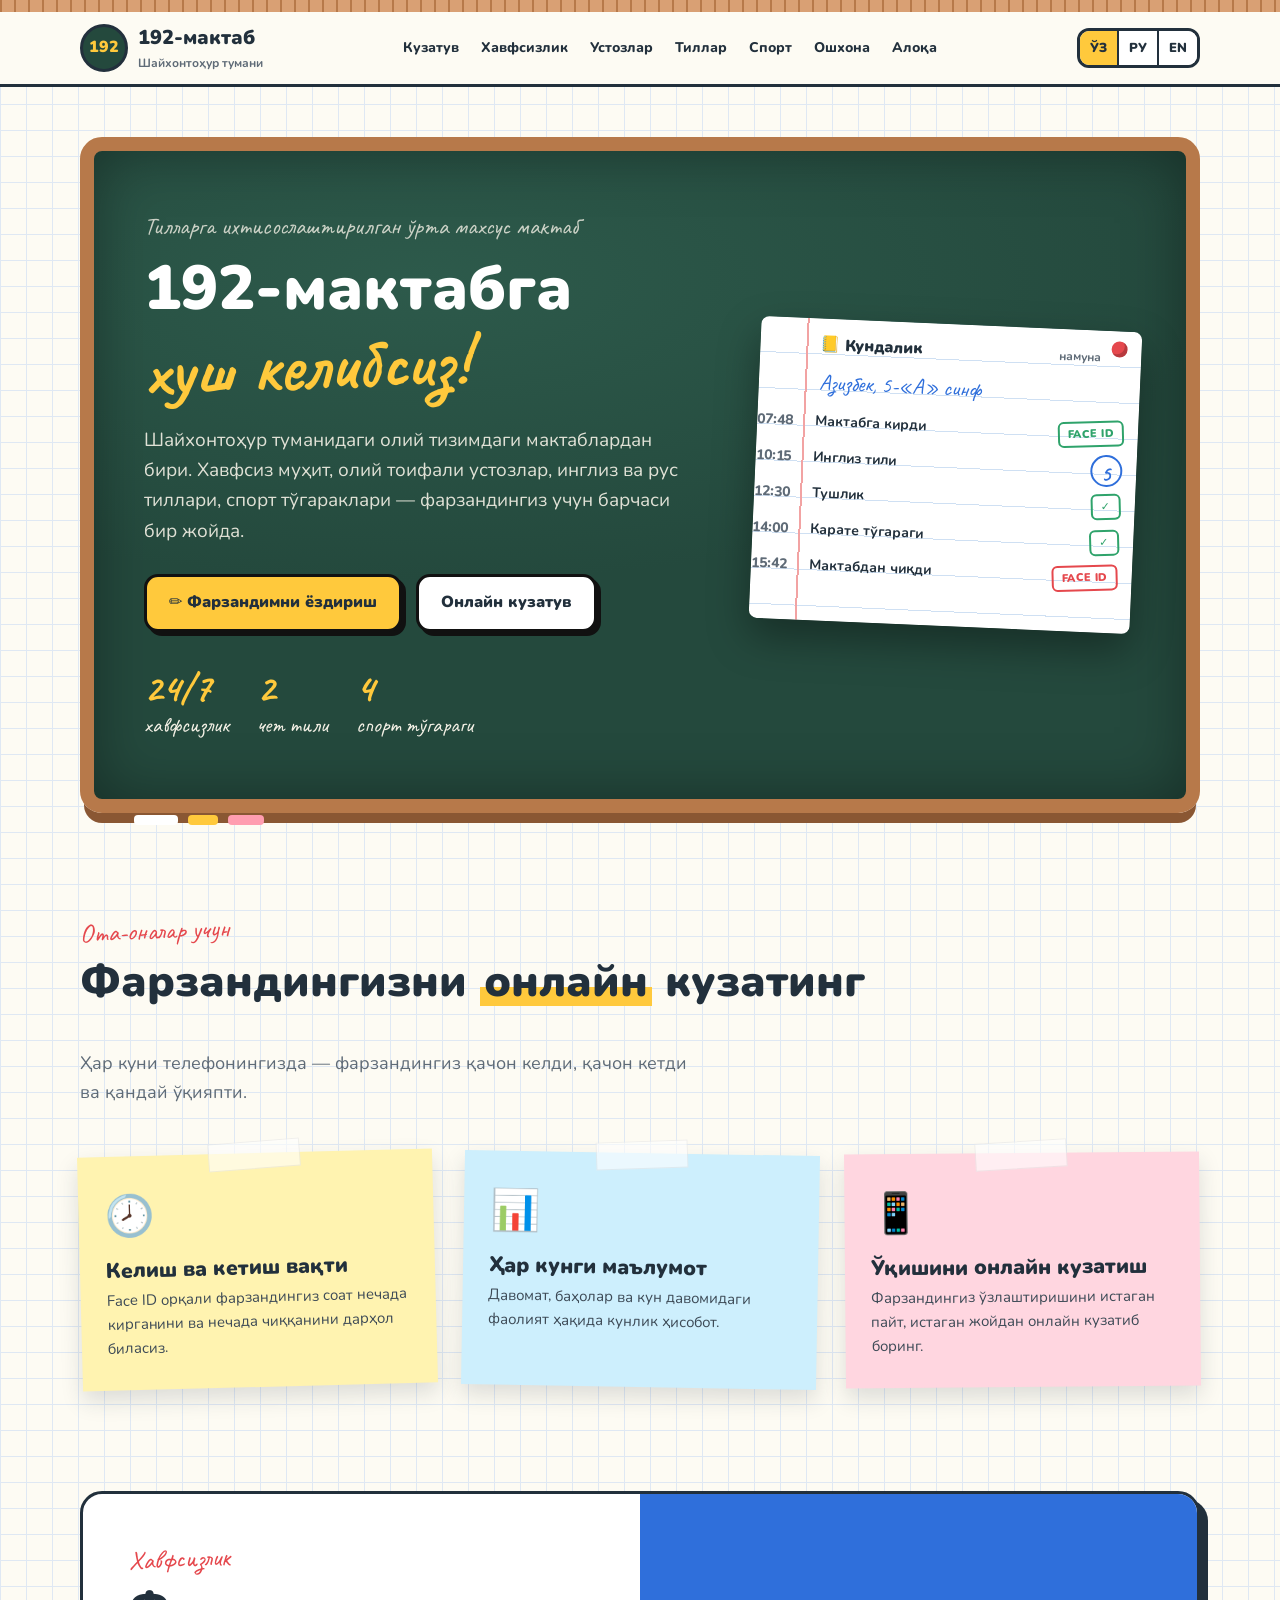
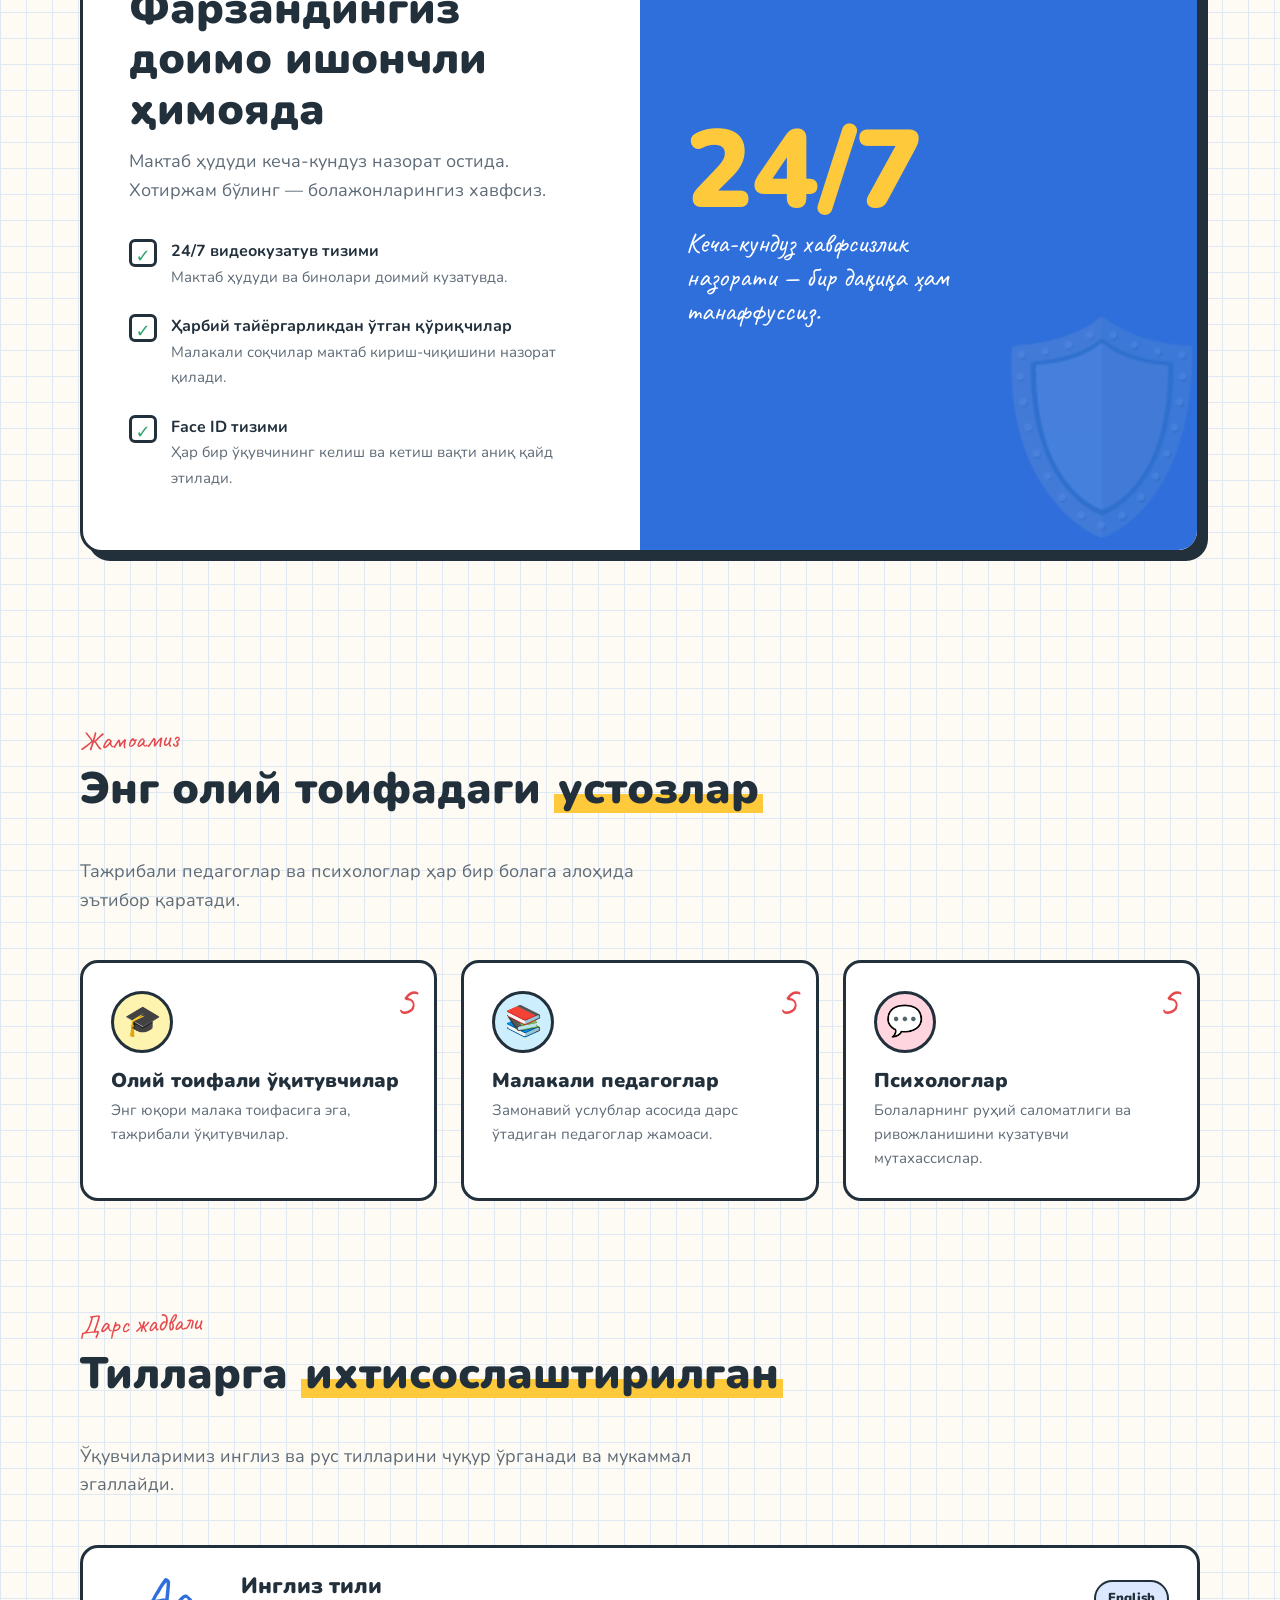
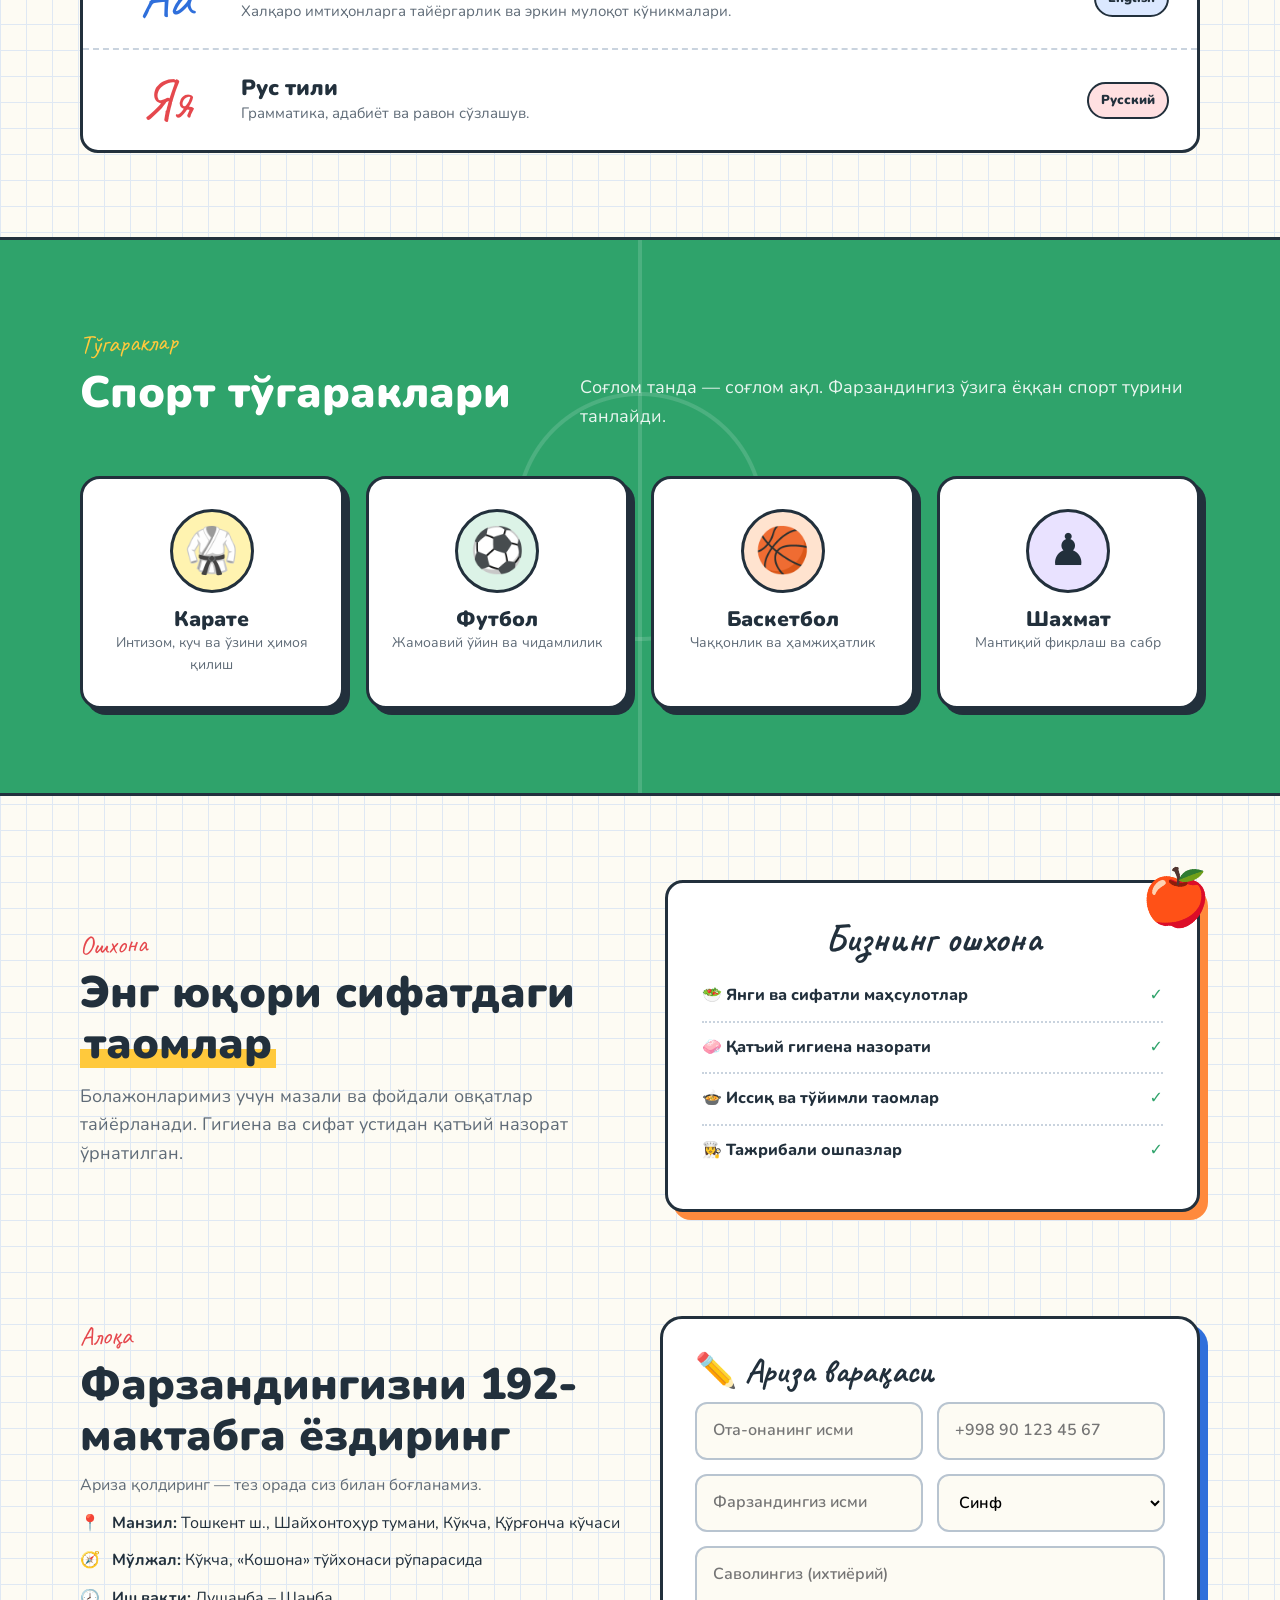
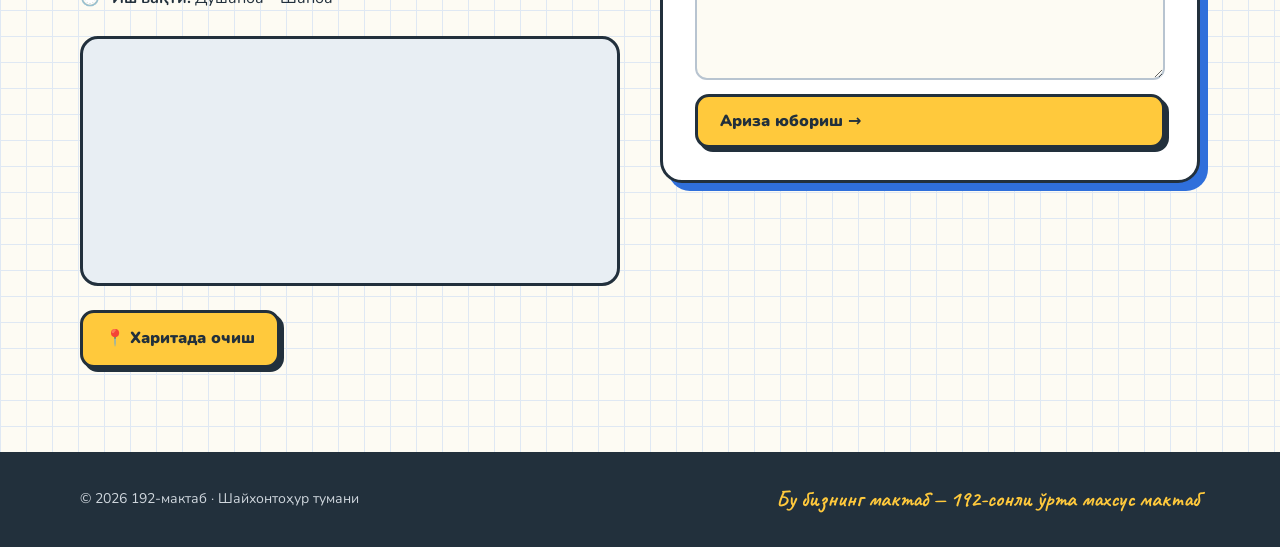
==== index.html @ ed7d64e7 "Rus va ingliz tillari qo'shildi, til almashtirgich Co-Authored-By: Claude Opus 5.5 <noreply@anthropi" ====
<!doctype html>
<html lang="uz-Cyrl">
<head>
<script>document.documentElement.classList.add("js")</script>
<meta charset="utf-8">
<meta name="viewport" content="width=device-width, initial-scale=1">
<title>192-мактаб — Шайхонтоҳур</title>
<meta name="description" content="192-мактаб — Шайхонтоҳур туманидаги тилларга ихтисослаштирилган ўрта махсус мактаб. 24/7 хавфсизлик, Face ID назорати, олий тоифали ўқитувчилар, спорт тўгараклари.">
<meta property="og:title" content="192-мактаб — Шайхонтоҳур">
<meta property="og:description" content="Тилларга ихтисослаштирилган ўрта махсус мактаб: 24/7 хавфсизлик, Face ID, олий тоифали устозлар, спорт тўгараклари.">
<meta property="og:type" content="website">
<link rel="alternate" hreflang="uz" href="https://zubayrabdullayev0110-dev.github.io/192-maktab/">
<link rel="alternate" hreflang="ru" href="https://zubayrabdullayev0110-dev.github.io/192-maktab/ru/">
<link rel="alternate" hreflang="en" href="https://zubayrabdullayev0110-dev.github.io/192-maktab/en/">
<link rel="alternate" hreflang="x-default" href="https://zubayrabdullayev0110-dev.github.io/192-maktab/">
<meta name="theme-color" content="#24493d">
<link rel="icon" href="data:image/svg+xml,%3Csvg xmlns='http://www.w3.org/2000/svg' viewBox='0 0 64 64'%3E%3Crect width='64' height='64' rx='14' fill='%2324493d'/%3E%3Ctext x='32' y='42' font-size='26' font-family='Arial' font-weight='900' text-anchor='middle' fill='%23ffc93c'%3E192%3C/text%3E%3C/svg%3E">
<link rel="preconnect" href="https://fonts.googleapis.com">
<link rel="preconnect" href="https://fonts.gstatic.com" crossorigin>
<link href="https://fonts.googleapis.com/css2?family=Nunito:wght@400;600;700;800;900&family=Caveat:wght@600;700&display=swap" rel="stylesheet">
<style>
  :root{
    --board:#24493d; --board-2:#2d5a4b; --chalk:#f4f1e6;
    --paper:#fdfbf3; --grid:#dfe8f3; --margin:#f2a3a3;
    --ink:#22303c; --muted:#5f6b77;
    --yellow:#ffc93c; --red:#e5484d; --blue:#2f6fdb; --green:#2fa36b; --orange:#ff8a3d;
    --wood:#b7794a;
  }
  *{box-sizing:border-box;margin:0;padding:0}
  html{scroll-behavior:smooth}
  body{font-family:Nunito,system-ui,sans-serif;color:var(--ink);line-height:1.6;
    background-color:var(--paper);
    background-image:linear-gradient(var(--grid) 1px,transparent 1px),linear-gradient(90deg,var(--grid) 1px,transparent 1px);
    background-size:26px 26px}
  a{color:inherit;text-decoration:none}
  .wrap{max-width:1160px;margin:0 auto;padding:0 20px}
  h1,h2,h3{font-weight:900;line-height:1.15}
  h2{font-size:clamp(28px,4.2vw,44px);margin-bottom:12px}
  .hand{font-family:Caveat,cursive;font-weight:700}
  .mark{background:linear-gradient(transparent 58%,var(--yellow) 58%,var(--yellow) 90%,transparent 90%);padding:0 4px}
  .lead{color:var(--muted);font-size:18px;max-width:620px}
  section{padding:84px 0}
  .tagline{font-family:Caveat,cursive;font-size:26px;color:var(--red);display:block;margin-bottom:2px;transform:rotate(-2deg);transform-origin:left}

  .ruler{height:12px;background:repeating-linear-gradient(90deg,var(--wood) 0 2px,#d9a074 2px 14px),#d9a074}

  header{position:sticky;top:0;z-index:50;background:var(--paper);border-bottom:3px solid var(--ink)}
  .nav{display:flex;align-items:center;justify-content:space-between;height:72px;gap:16px}
  .logo{display:flex;align-items:center;gap:10px;font-weight:900;font-size:20px}
  .logo-badge{width:48px;height:48px;border-radius:50%;background:var(--board);color:var(--yellow);display:grid;place-items:center;font-weight:900;font-size:16px;border:3px solid var(--ink)}
  .logo small{display:block;font-weight:700;font-size:12px;color:var(--muted)}
  .menu{display:flex;gap:4px;font-weight:800;font-size:15px}
  .menu a{padding:8px 12px;border-radius:10px}
  .menu a:hover{background:var(--yellow)}
  .btn{display:inline-flex;align-items:center;gap:8px;padding:13px 22px;border-radius:14px;font-weight:900;font-size:16px;border:3px solid var(--ink);cursor:pointer;font-family:inherit;box-shadow:4px 4px 0 var(--ink);transition:transform .12s,box-shadow .12s}
  .btn:hover{transform:translate(-2px,-2px);box-shadow:6px 6px 0 var(--ink)}
  .btn:active{transform:translate(2px,2px);box-shadow:2px 2px 0 var(--ink)}
  .btn-y{background:var(--yellow);color:var(--ink)}
  .btn-w{background:#fff;color:var(--ink)}
  .lang-sw{display:flex;border:3px solid var(--ink);border-radius:12px;overflow:hidden;font-weight:900;font-size:13px;flex:none}
  .lang-sw a{padding:7px 10px;background:#fff}
  .lang-sw a+a{border-left:2px solid var(--ink)}
  .lang-sw a:hover{background:#fff3b0}
  .lang-sw a[aria-current]{background:var(--yellow)}
  .logo,.btn{white-space:nowrap}
  @media (max-width:1340px){.nav>.btn{display:none}.menu{font-size:14px}.menu a{padding:8px 9px}}
  .burger{display:none;background:var(--yellow);border:3px solid var(--ink);border-radius:10px;font-size:22px;width:46px;height:46px;cursor:pointer}

  .hero{padding:50px 0 70px}
  .board{background:radial-gradient(800px 300px at 30% 20%,var(--board-2),var(--board));color:var(--chalk);border:14px solid var(--wood);border-radius:22px;box-shadow:inset 0 0 60px rgba(0,0,0,.35),0 14px 0 -4px #8a5733;padding:56px 50px;position:relative}
  .board-grid{display:grid;grid-template-columns:1.2fr .8fr;gap:40px;align-items:center}
  .board .date{font-family:Caveat,cursive;font-size:24px;opacity:.8}
  .board h1{font-size:clamp(34px,5.2vw,62px);margin:8px 0 18px;color:#fff}
  .board h1 .hand{color:var(--yellow);font-size:1.15em;display:inline-block;transform:rotate(-2deg)}
  .board p{font-size:19px;opacity:.9;max-width:560px;margin-bottom:28px}
  .board .actions{display:flex;gap:14px;flex-wrap:wrap}
  .board .btn{border-color:#111;box-shadow:4px 4px 0 #111}
  .chalk-stats{display:flex;gap:28px;margin-top:36px;flex-wrap:wrap;font-family:Caveat,cursive;font-size:22px}
  .chalk-stats b{font-size:40px;color:var(--yellow);display:block;line-height:1}
  .tray{position:absolute;left:40px;bottom:-26px;display:flex;gap:10px}
  .tray i{display:block;width:44px;height:10px;border-radius:4px;background:#fff}
  .tray i:nth-child(2){background:var(--yellow);width:30px}.tray i:nth-child(3){background:#ff9db0;width:36px}

  .diary{background:#fff;color:var(--ink);border-radius:8px;box-shadow:0 18px 40px rgba(0,0,0,.35);transform:rotate(2.5deg);position:relative;overflow:hidden;
    background-image:linear-gradient(90deg,transparent 46px,var(--margin) 46px,var(--margin) 48px,transparent 48px),repeating-linear-gradient(#fff 0 35px,#cfe0f3 35px 36px)}
  .diary-head{padding:14px 40px 6px 60px;font-weight:900;display:flex;justify-content:space-between;align-items:baseline}
  .diary-head small{font-weight:700;color:var(--muted);font-size:12px}
  .diary .kid{padding:0 16px 4px 60px;font-family:Caveat,cursive;font-size:22px;color:var(--blue);line-height:36px}
  .diary ul{list-style:none}
  .diary li{display:flex;justify-content:space-between;align-items:center;height:36px;padding:0 14px 0 0;font-size:14px;font-weight:700}
  .diary li span:first-child{display:flex;gap:12px}
  .diary .t{width:46px;text-align:right;color:var(--muted);font-weight:800}
  .stamp{font-size:11px;font-weight:900;padding:2px 8px;border-radius:6px;border:2px solid currentColor;transform:rotate(-4deg);text-transform:uppercase;letter-spacing:.04em}
  .s-in{color:var(--green)}.s-out{color:var(--red)}
  .s-grade{color:var(--blue);font-family:Caveat,cursive;font-size:22px;border-radius:50%;width:32px;height:32px;display:grid;place-items:center;padding:0}
  .pin{position:absolute;top:10px;right:14px;width:16px;height:16px;border-radius:50%;background:var(--red);box-shadow:inset -3px -3px 0 rgba(0,0,0,.2)}

  .notes{display:grid;grid-template-columns:repeat(3,1fr);gap:28px}
  .note{padding:28px 26px 30px;box-shadow:0 10px 22px rgba(34,48,60,.15);position:relative;transition:transform .2s}
  .note::before{content:"";position:absolute;top:-12px;left:50%;width:90px;height:26px;transform:translateX(-50%) rotate(-3deg);background:rgba(255,255,255,.6);border:1px solid rgba(0,0,0,.06)}
  .note:nth-child(1){background:#fff3b0;transform:rotate(-1.5deg)}
  .note:nth-child(2){background:#cdeffd;transform:rotate(1deg)}
  .note:nth-child(3){background:#ffd6e0;transform:rotate(-.5deg)}
  .note:hover{transform:rotate(0) scale(1.03)}
  .note .em{font-size:40px;margin-bottom:10px}
  .note h3{font-size:21px;margin-bottom:6px}
  .note p{font-size:15px;color:#3d4a56}

  .head{display:flex;justify-content:space-between;align-items:end;gap:30px;margin-bottom:46px;flex-wrap:wrap}

  .safety-box{background:#fff;border:3px solid var(--ink);border-radius:22px;box-shadow:8px 8px 0 var(--ink);display:grid;grid-template-columns:1fr 1fr;overflow:hidden}
  .safety-box .l{padding:46px}
  .safety-box .r{background:var(--blue);color:#fff;padding:46px;display:flex;flex-direction:column;justify-content:center;position:relative;overflow:hidden}
  .safety-box .r strong{font-size:110px;font-weight:900;line-height:1;color:var(--yellow)}
  .safety-box .r p{font-family:Caveat,cursive;font-size:28px;line-height:1.2;max-width:300px}
  .shield{position:absolute;right:-30px;bottom:-40px;font-size:200px;opacity:.15}
  .checks{list-style:none;margin-top:22px}
  .checks li{display:flex;gap:14px;padding:12px 0}
  .box{flex:none;width:28px;height:28px;border:3px solid var(--ink);border-radius:6px;display:grid;place-items:center;font-weight:900;color:var(--green);font-size:18px;background:#fff}
  .checks b{display:block}
  .checks span{color:var(--muted);font-size:15px}

  .teachers{display:grid;grid-template-columns:repeat(3,1fr);gap:24px}
  .t-card{background:#fff;border:3px solid var(--ink);border-radius:18px;padding:28px;position:relative}
  .t-card .ic{width:62px;height:62px;border-radius:50%;display:grid;place-items:center;font-size:30px;border:3px solid var(--ink);margin-bottom:16px}
  .t-card h3{font-size:20px;margin-bottom:6px}
  .t-card p{color:var(--muted);font-size:15px}
  .t-card .five{position:absolute;top:16px;right:18px;font-family:Caveat,cursive;font-size:44px;color:var(--red);line-height:1;transform:rotate(8deg)}

  .timetable{background:#fff;border:3px solid var(--ink);border-radius:18px;overflow:hidden}
  .tt-row{display:grid;grid-template-columns:110px 1fr auto;align-items:center;gap:20px;padding:22px 28px;border-bottom:2px dashed #c9d3de}
  .tt-row:last-child{border:0}
  .tt-lbl{font-family:Caveat,cursive;font-size:56px;line-height:1;text-align:center}
  .tt-row h3{font-size:22px}
  .tt-row p{color:var(--muted);font-size:15px}
  .chip{font-weight:900;font-size:13px;padding:6px 12px;border-radius:999px;border:2px solid var(--ink);white-space:nowrap}

  .sports{background-color:var(--green);color:#fff;border-top:3px solid var(--ink);border-bottom:3px solid var(--ink);
    background-image:radial-gradient(circle at 50% 50%,transparent 120px,rgba(255,255,255,.14) 121px,rgba(255,255,255,.14) 124px,transparent 125px),linear-gradient(90deg,transparent calc(50% - 2px),rgba(255,255,255,.14) calc(50% - 2px),rgba(255,255,255,.14) calc(50% + 2px),transparent calc(50% + 2px))}
  .sports .lead{color:rgba(255,255,255,.9)}
  .sports .tagline{color:var(--yellow)}
  .badges{display:grid;grid-template-columns:repeat(4,1fr);gap:22px}
  .badge{background:#fff;color:var(--ink);border:3px solid var(--ink);border-radius:20px;padding:30px 20px;text-align:center;box-shadow:6px 6px 0 var(--ink);transition:transform .2s}
  .badge:hover{transform:translateY(-6px) rotate(-2deg)}
  .badge .e{width:84px;height:84px;margin:0 auto 14px;border-radius:50%;display:grid;place-items:center;font-size:44px;border:3px solid var(--ink)}
  .badge h3{font-size:21px}
  .badge p{font-size:14px;color:var(--muted)}

  .food{display:grid;grid-template-columns:1fr 1fr;gap:50px;align-items:center}
  .menu-card{background:#fff;border:3px solid var(--ink);border-radius:18px;padding:34px;box-shadow:8px 8px 0 var(--orange);position:relative}
  .menu-card h3{text-align:center;font-family:Caveat,cursive;font-size:38px;margin-bottom:10px}
  .menu-card li{list-style:none;display:flex;justify-content:space-between;gap:10px;padding:12px 0;border-bottom:2px dotted #c9d3de;font-weight:800}
  .menu-card li:last-child{border:0}
  .menu-card li span:last-child{color:var(--green)}
  .apple{position:absolute;top:-30px;right:-14px;font-size:56px;transform:rotate(12deg)}

  .contact-grid{display:grid;grid-template-columns:1fr 1fr;gap:40px;align-items:start}
  .info p{display:flex;gap:12px;margin:12px 0;font-size:16px}
  .map{width:100%;height:250px;border:3px solid var(--ink);border-radius:18px;margin-top:12px;background:#e8eef3}
  .form-card{background:#fff;border:3px solid var(--ink);border-radius:22px;padding:32px;box-shadow:8px 8px 0 var(--blue)}
  .form-card h3{font-family:Caveat,cursive;font-size:34px;margin-bottom:12px}
  form{display:grid;gap:14px}
  input,select,textarea{width:100%;padding:14px 16px;border:2px solid #b8c4d0;border-radius:12px;font:inherit;font-weight:600;background:var(--paper)}
  input:focus,select:focus,textarea:focus{outline:none;border-color:var(--blue);box-shadow:0 0 0 3px rgba(47,111,219,.2)}
  .row{display:grid;grid-template-columns:1fr 1fr;gap:14px}
  .msg{display:none;padding:14px 16px;border-radius:12px;font-weight:800;border:2px solid currentColor}
  #thanks{color:var(--green);background:#e6f6ee}
  #err{color:var(--red);background:#fdecec}
  .sr{position:absolute;width:1px;height:1px;overflow:hidden;clip:rect(0 0 0 0)}
  .btn[disabled]{opacity:.6;cursor:wait}

  footer{background:var(--ink);color:#cfd6dd;padding:30px 0;font-size:14px}
  footer .wrap{display:flex;justify-content:space-between;align-items:center;flex-wrap:wrap;gap:10px}
  footer .hand{font-size:22px;color:var(--yellow)}

  .js .reveal{opacity:0;transform:translateY(22px);transition:opacity .6s,transform .6s}
  .js .reveal.show{opacity:1;transform:none}
  .js .note.reveal.show:nth-child(1){transform:rotate(-1.5deg)}
  .js .note.reveal.show:nth-child(2){transform:rotate(1deg)}
  .js .note.reveal.show:nth-child(3){transform:rotate(-.5deg)}
  .js .note.reveal.show:hover{transform:rotate(0) scale(1.03)}
  @media (prefers-reduced-motion:reduce){html{scroll-behavior:auto}.js .reveal{opacity:1;transition:none}}

  @media (max-width:980px){
    .board-grid,.safety-box,.food,.contact-grid{grid-template-columns:1fr}
    .diary{transform:none;max-width:420px;width:100%;margin:0 auto}
    .notes,.teachers,.badges{grid-template-columns:1fr 1fr}
    .menu{display:none;position:absolute;top:72px;left:0;right:0;background:var(--paper);border-bottom:3px solid var(--ink);flex-direction:column;padding:14px 20px}
    .menu.open{display:flex}
    .burger{display:block}
    .lang-sw{margin-left:auto}
    .nav>.btn{display:none}
  }
  @media (max-width:620px){
    section{padding:60px 0}
    .board{padding:36px 22px;border-width:10px}
    .notes,.teachers,.badges,.row{grid-template-columns:1fr}
    .safety-box .l,.safety-box .r{padding:30px 24px}
    .safety-box .r strong{font-size:80px}
    .tt-row{grid-template-columns:64px 1fr;padding:18px}
    .tt-row .chip{grid-column:2;justify-self:start}
    .tt-lbl{font-size:42px}
    .apple{right:0}
    .nav{gap:10px}
    .logo{font-size:16px;gap:8px}
    .logo small{display:none}
    .logo-badge{width:42px;height:42px;font-size:14px}
    .lang-sw a{padding:6px 7px}
    .burger{width:42px;height:42px;font-size:20px;flex:none}
  }
</style>
</head>
<body>

<div class="ruler" aria-hidden="true"></div>
<header>
  <div class="wrap nav">
    <a href="#" class="logo"><div class="logo-badge">192</div><div>192-мактаб<small>Шайхонтоҳур тумани</small></div></a>
    <nav class="menu" id="menu">
      <a href="#kuzatuv">Кузатув</a>
      <a href="#xavfsizlik">Хавфсизлик</a>
      <a href="#ustozlar">Устозлар</a>
      <a href="#tillar">Тиллар</a>
      <a href="#sport">Спорт</a>
      <a href="#oshxona">Ошхона</a>
      <a href="#aloqa">Алоқа</a>
    </nav>
    <div class="lang-sw" aria-label="Тил / Язык / Language"><a href="./" hreflang="uz" aria-current="page">ЎЗ</a><a href="ru/" hreflang="ru">РУ</a><a href="en/" hreflang="en">EN</a></div>
    <a href="#aloqa" class="btn btn-y">Ариза қолдириш</a>
    <button class="burger" aria-label="Меню" aria-controls="menu" onclick="document.getElementById('menu').classList.toggle('open')">☰</button>
  </div>
</header>

<section class="hero">
  <div class="wrap">
    <div class="board">
      <div class="board-grid">
        <div>
          <div class="date">Тилларга ихтисослаштирилган ўрта махсус мактаб</div>
          <h1>192-мактабга <span class="hand">хуш келибсиз!</span></h1>
          <p>Шайхонтоҳур туманидаги олий тизимдаги мактаблардан бири. Хавфсиз муҳит, олий тоифали устозлар, инглиз ва рус тиллари, спорт тўгараклари — фарзандингиз учун барчаси бир жойда.</p>
          <div class="actions">
            <a href="#aloqa" class="btn btn-y">✏️ Фарзандимни ёздириш</a>
            <a href="#kuzatuv" class="btn btn-w">Онлайн кузатув</a>
          </div>
          <div class="chalk-stats">
            <div><b>24/7</b>хавфсизлик</div>
            <div><b>2</b>чет тили</div>
            <div><b>4</b>спорт тўгараги</div>
          </div>
        </div>
        <div class="diary" aria-label="Электрон кундалик намунаси">
          <div class="pin"></div>
          <div class="diary-head">📒 Кундалик <small>намуна</small></div>
          <div class="kid">Азизбек, 5-«А» синф</div>
          <ul>
            <li><span><span class="t">07:48</span>Мактабга кирди</span><span class="stamp s-in">Face ID</span></li>
            <li><span><span class="t">10:15</span>Инглиз тили</span><span class="stamp s-grade">5</span></li>
            <li><span><span class="t">12:30</span>Тушлик</span><span class="stamp s-in">✓</span></li>
            <li><span><span class="t">14:00</span>Карате тўгараги</span><span class="stamp s-in">✓</span></li>
            <li><span><span class="t">15:42</span>Мактабдан чиқди</span><span class="stamp s-out">Face ID</span></li>
            <li></li>
          </ul>
        </div>
      </div>
      <div class="tray" aria-hidden="true"><i></i><i></i><i></i></div>
    </div>
  </div>
</section>

<section id="kuzatuv" style="padding-top:30px">
  <div class="wrap">
    <div class="head reveal">
      <div><span class="tagline">Ота-оналар учун</span><h2>Фарзандингизни <span class="mark">онлайн</span> кузатинг</h2></div>
      <p class="lead">Ҳар куни телефонингизда — фарзандингиз қачон келди, қачон кетди ва қандай ўқияпти.</p>
    </div>
    <div class="notes">
      <div class="note reveal"><div class="em">🕗</div><h3>Келиш ва кетиш вақти</h3><p>Face ID орқали фарзандингиз соат нечада кирганини ва нечада чиққанини дарҳол биласиз.</p></div>
      <div class="note reveal"><div class="em">📊</div><h3>Ҳар кунги маълумот</h3><p>Давомат, баҳолар ва кун давомидаги фаолият ҳақида кунлик ҳисобот.</p></div>
      <div class="note reveal"><div class="em">📱</div><h3>Ўқишини онлайн кузатиш</h3><p>Фарзандингиз ўзлаштиришини истаган пайт, истаган жойдан онлайн кузатиб боринг.</p></div>
    </div>
  </div>
</section>

<section id="xavfsizlik" style="padding-top:20px">
  <div class="wrap">
    <div class="safety-box reveal">
      <div class="l">
        <span class="tagline">Хавфсизлик</span>
        <h2>Фарзандингиз доимо ишончли ҳимояда</h2>
        <p class="lead">Мактаб ҳудуди кеча-кундуз назорат остида. Хотиржам бўлинг — болажонларингиз хавфсиз.</p>
        <ul class="checks">
          <li><div class="box">✓</div><div><b>24/7 видеокузатув тизими</b><span>Мактаб ҳудуди ва бинолари доимий кузатувда.</span></div></li>
          <li><div class="box">✓</div><div><b>Ҳарбий тайёргарликдан ўтган қўриқчилар</b><span>Малакали соқчилар мактаб кириш-чиқишини назорат қилади.</span></div></li>
          <li><div class="box">✓</div><div><b>Face ID тизими</b><span>Ҳар бир ўқувчининг келиш ва кетиш вақти аниқ қайд этилади.</span></div></li>
        </ul>
      </div>
      <div class="r">
        <div class="shield" aria-hidden="true">🛡️</div>
        <strong>24/7</strong>
        <p>Кеча-кундуз хавфсизлик назорати — бир дақиқа ҳам танаффуссиз.</p>
      </div>
    </div>
  </div>
</section>

<section id="ustozlar">
  <div class="wrap">
    <div class="head reveal">
      <div><span class="tagline">Жамоамиз</span><h2>Энг олий тоифадаги <span class="mark">устозлар</span></h2></div>
      <p class="lead">Тажрибали педагоглар ва психологлар ҳар бир болага алоҳида эътибор қаратади.</p>
    </div>
    <div class="teachers">
      <div class="t-card reveal"><span class="five" aria-hidden="true">5</span><div class="ic" style="background:#fff3b0">🎓</div><h3>Олий тоифали ўқитувчилар</h3><p>Энг юқори малака тоифасига эга, тажрибали ўқитувчилар.</p></div>
      <div class="t-card reveal"><span class="five" aria-hidden="true">5</span><div class="ic" style="background:#cdeffd">📚</div><h3>Малакали педагоглар</h3><p>Замонавий услублар асосида дарс ўтадиган педагоглар жамоаси.</p></div>
      <div class="t-card reveal"><span class="five" aria-hidden="true">5</span><div class="ic" style="background:#ffd6e0">💬</div><h3>Психологлар</h3><p>Болаларнинг руҳий саломатлиги ва ривожланишини кузатувчи мутахассислар.</p></div>
    </div>
  </div>
</section>

<section id="tillar" style="padding-top:20px">
  <div class="wrap">
    <div class="head reveal">
      <div><span class="tagline">Дарс жадвали</span><h2>Тилларга <span class="mark">ихтисослаштирилган</span></h2></div>
      <p class="lead">Ўқувчиларимиз инглиз ва рус тилларини чуқур ўрганади ва мукаммал эгаллайди.</p>
    </div>
    <div class="timetable reveal">
      <div class="tt-row"><div class="tt-lbl" style="color:var(--blue)">Aa</div><div><h3>Инглиз тили</h3><p>Халқаро имтиҳонларга тайёргарлик ва эркин мулоқот кўникмалари.</p></div><span class="chip" style="background:#dbe8ff">English</span></div>
      <div class="tt-row"><div class="tt-lbl" style="color:var(--red)">Яя</div><div><h3>Рус тили</h3><p>Грамматика, адабиёт ва равон сўзлашув.</p></div><span class="chip" style="background:#ffe0e1">Русский</span></div>
    </div>
  </div>
</section>

<section class="sports" id="sport">
  <div class="wrap">
    <div class="head reveal">
      <div><span class="tagline">Тўгараклар</span><h2>Спорт тўгараклари</h2></div>
      <p class="lead">Соғлом танда — соғлом ақл. Фарзандингиз ўзига ёққан спорт турини танлайди.</p>
    </div>
    <div class="badges">
      <div class="badge reveal"><div class="e" style="background:#fff3b0">🥋</div><h3>Карате</h3><p>Интизом, куч ва ўзини ҳимоя қилиш</p></div>
      <div class="badge reveal"><div class="e" style="background:#dcf3e7">⚽</div><h3>Футбол</h3><p>Жамоавий ўйин ва чидамлилик</p></div>
      <div class="badge reveal"><div class="e" style="background:#ffe3cf">🏀</div><h3>Баскетбол</h3><p>Чаққонлик ва ҳамжиҳатлик</p></div>
      <div class="badge reveal"><div class="e" style="background:#e9e2ff">♟️</div><h3>Шахмат</h3><p>Мантиқий фикрлаш ва сабр</p></div>
    </div>
  </div>
</section>

<section id="oshxona">
  <div class="wrap food">
    <div class="reveal">
      <span class="tagline">Ошхона</span>
      <h2>Энг юқори сифатдаги <span class="mark">таомлар</span></h2>
      <p class="lead">Болажонларимиз учун мазали ва фойдали овқатлар тайёрланади. Гигиена ва сифат устидан қатъий назорат ўрнатилган.</p>
    </div>
    <div class="menu-card reveal">
      <div class="apple" aria-hidden="true">🍎</div>
      <h3>Бизнинг ошхона</h3>
      <ul>
        <li><span>🥗 Янги ва сифатли маҳсулотлар</span><span>✓</span></li>
        <li><span>🧼 Қатъий гигиена назорати</span><span>✓</span></li>
        <li><span>🍲 Иссиқ ва тўйимли таомлар</span><span>✓</span></li>
        <li><span>👩‍🍳 Тажрибали ошпазлар</span><span>✓</span></li>
      </ul>
    </div>
  </div>
</section>

<section id="aloqa" style="padding-top:20px">
  <div class="wrap contact-grid">
    <div class="info reveal">
      <span class="tagline">Алоқа</span>
      <h2>Фарзандингизни 192-мактабга ёздиринг</h2>
      <p class="lead">Ариза қолдиринг — тез орада сиз билан боғланамиз.</p>
      <p>📍 <span><b>Манзил:</b> Тошкент ш., Шайхонтоҳур тумани, Кўкча, Қўрғонча кўчаси</span></p>
      <p>🧭 <span><b>Мўлжал:</b> Кўкча, «Кошона» тўйхонаси рўпарасида</span></p>
      <p>🕗 <span><b>Иш вақти:</b> Душанба – Шанба</span></p>
      <iframe class="map" title="Харита: 192-мактаб" loading="lazy" referrerpolicy="no-referrer-when-downgrade" src="https://maps.google.com/maps?q=41.3265223,69.1990431&z=17&output=embed"></iframe>
      <a class="btn btn-y" style="margin-top:16px" target="_blank" rel="noopener" href="https://www.google.com/maps/search/?api=1&query=41.3265223,69.1990431">📍 Харитада очиш</a>
    </div>
    <div class="form-card reveal">
      <h3>✏️ Ариза варақаси</h3>
      <form id="ariza" name="ariza" method="POST" data-netlify="true" netlify-honeypot="bot-field">
        <input type="hidden" name="form-name" value="ariza">
        <p class="sr"><label>Тўлдирманг: <input name="bot-field"></label></p>
        <div class="row">
          <input required name="ota_ona" aria-label="Ота-онанинг исми" placeholder="Ота-онанинг исми" autocomplete="name">
          <input required name="telefon" type="tel" aria-label="Телефон рақам" placeholder="+998 90 123 45 67" autocomplete="tel" pattern="[+0-9 ()-]{9,}">
        </div>
        <div class="row">
          <input required name="farzand" aria-label="Фарзандингиз исми" placeholder="Фарзандингиз исми">
          <select required name="sinf" aria-label="Синф">
            <option value="">Синф</option>
            <option>1-синф</option><option>2-синф</option><option>3-синф</option><option>4-синф</option>
            <option>5-синф</option><option>6-синф</option><option>7-синф</option><option>8-синф</option>
            <option>9-синф</option><option>10-синф</option><option>11-синф</option>
          </select>
        </div>
        <textarea name="savol" rows="4" aria-label="Саволингиз" placeholder="Саволингиз (ихтиёрий)"></textarea>
        <button class="btn btn-y" type="submit">Ариза юбориш →</button>
        <div class="msg" id="err">Хатолик юз берди. Илтимос, қайта уриниб кўринг.</div>
        <div class="msg" id="thanks" role="status">Раҳмат! Аризангиз қабул қилинди. Тез орада боғланамиз.</div>
      </form>
    </div>
  </div>
</section>

<footer>
  <div class="wrap">
    <span>© 2026 192-мактаб · Шайхонтоҳур тумани</span>
    <span class="hand">Бу бизнинг мактаб — 192-сонли ўрта махсус мактаб</span>
  </div>
</footer>

<script>
  const io = new IntersectionObserver(es => es.forEach(e => { if (e.isIntersecting) { e.target.classList.add('show'); io.unobserve(e.target); } }), {threshold:.12});
  document.querySelectorAll('.reveal').forEach(el => io.observe(el));
  const f = document.getElementById('ariza');
  f.addEventListener('submit', async e => {
    e.preventDefault();
    const btn = f.querySelector('button'), ok = document.getElementById('thanks'), err = document.getElementById('err');
    ok.style.display = err.style.display = 'none'; btn.disabled = true;
    try {
      const r = await fetch('/', {method:'POST', headers:{'Content-Type':'application/x-www-form-urlencoded'}, body:new URLSearchParams(new FormData(f)).toString()});
      if (!r.ok) throw 0;
      f.reset(); ok.style.display = 'block';
    } catch { err.style.display = 'block'; }
    btn.disabled = false;
  });
  document.querySelectorAll('.menu a').forEach(a => a.addEventListener('click', () => document.getElementById('menu').classList.remove('open')));
</script>
</body>
</html>
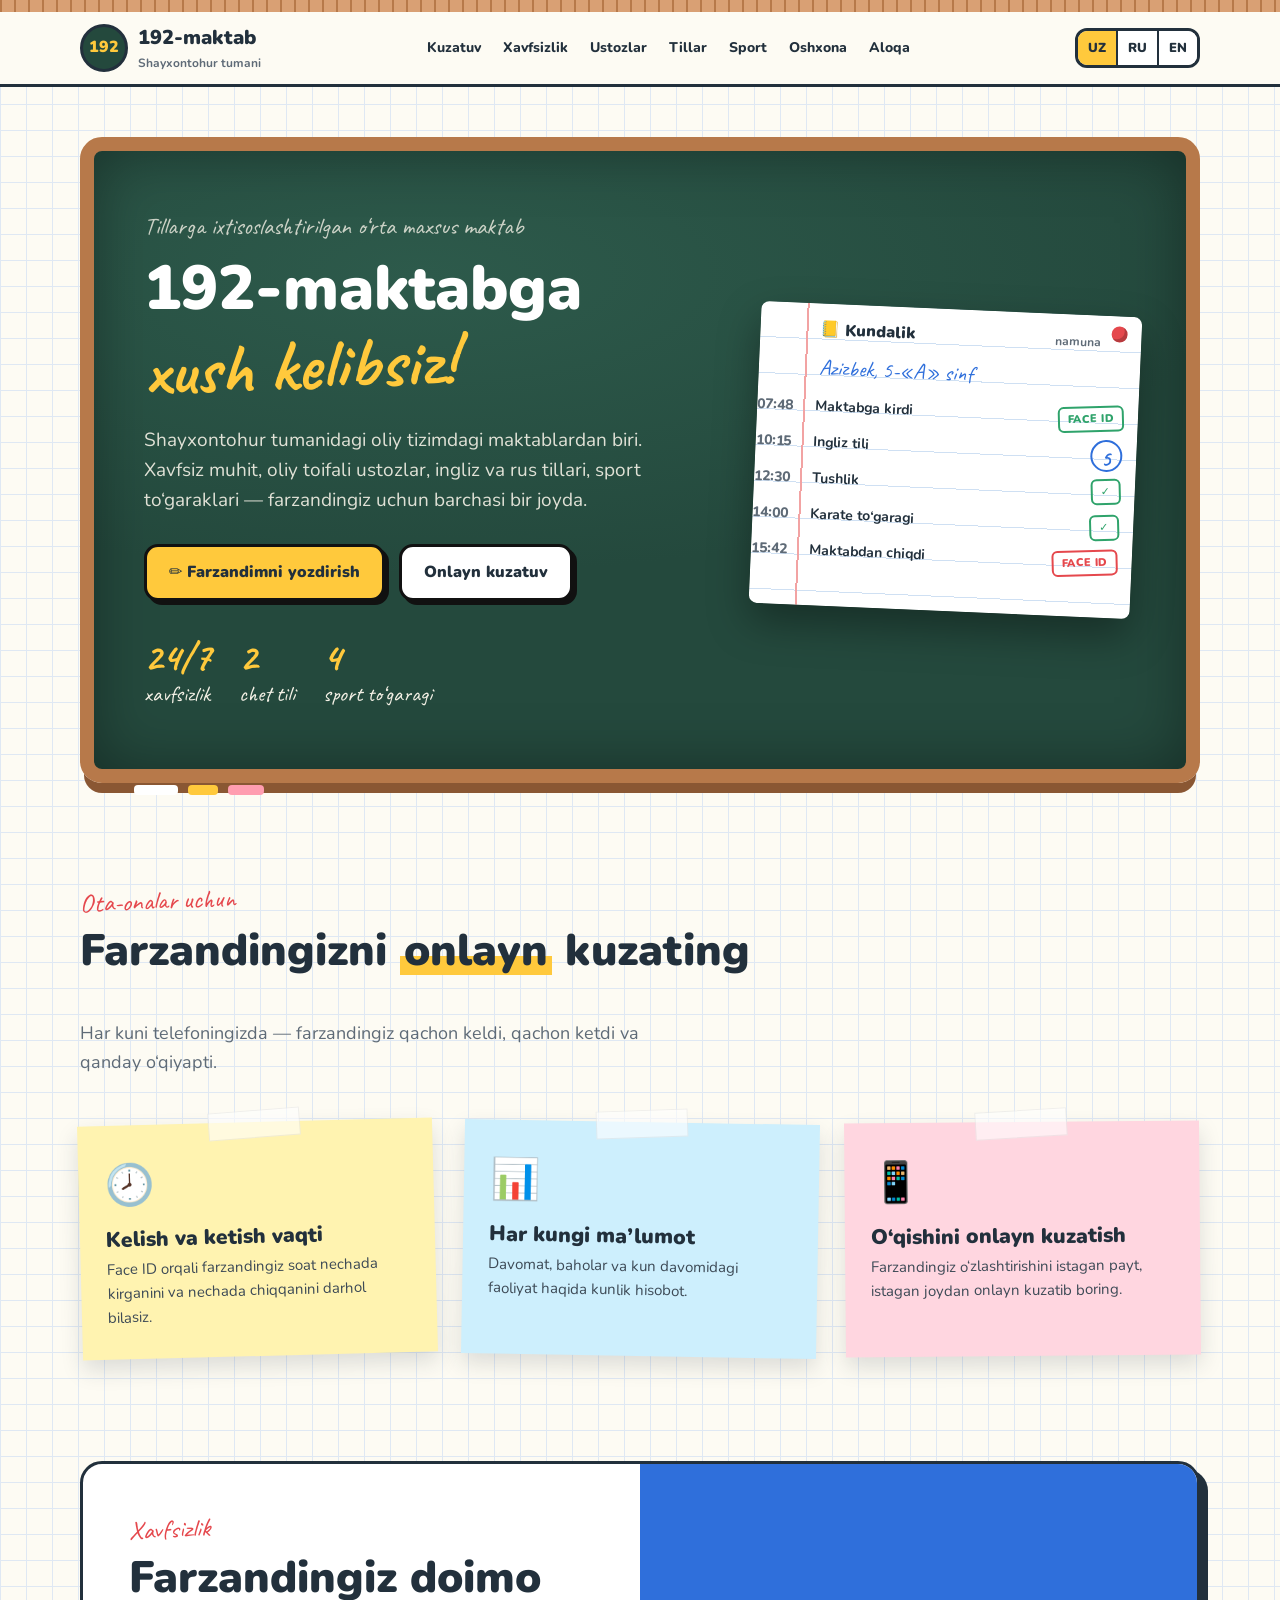
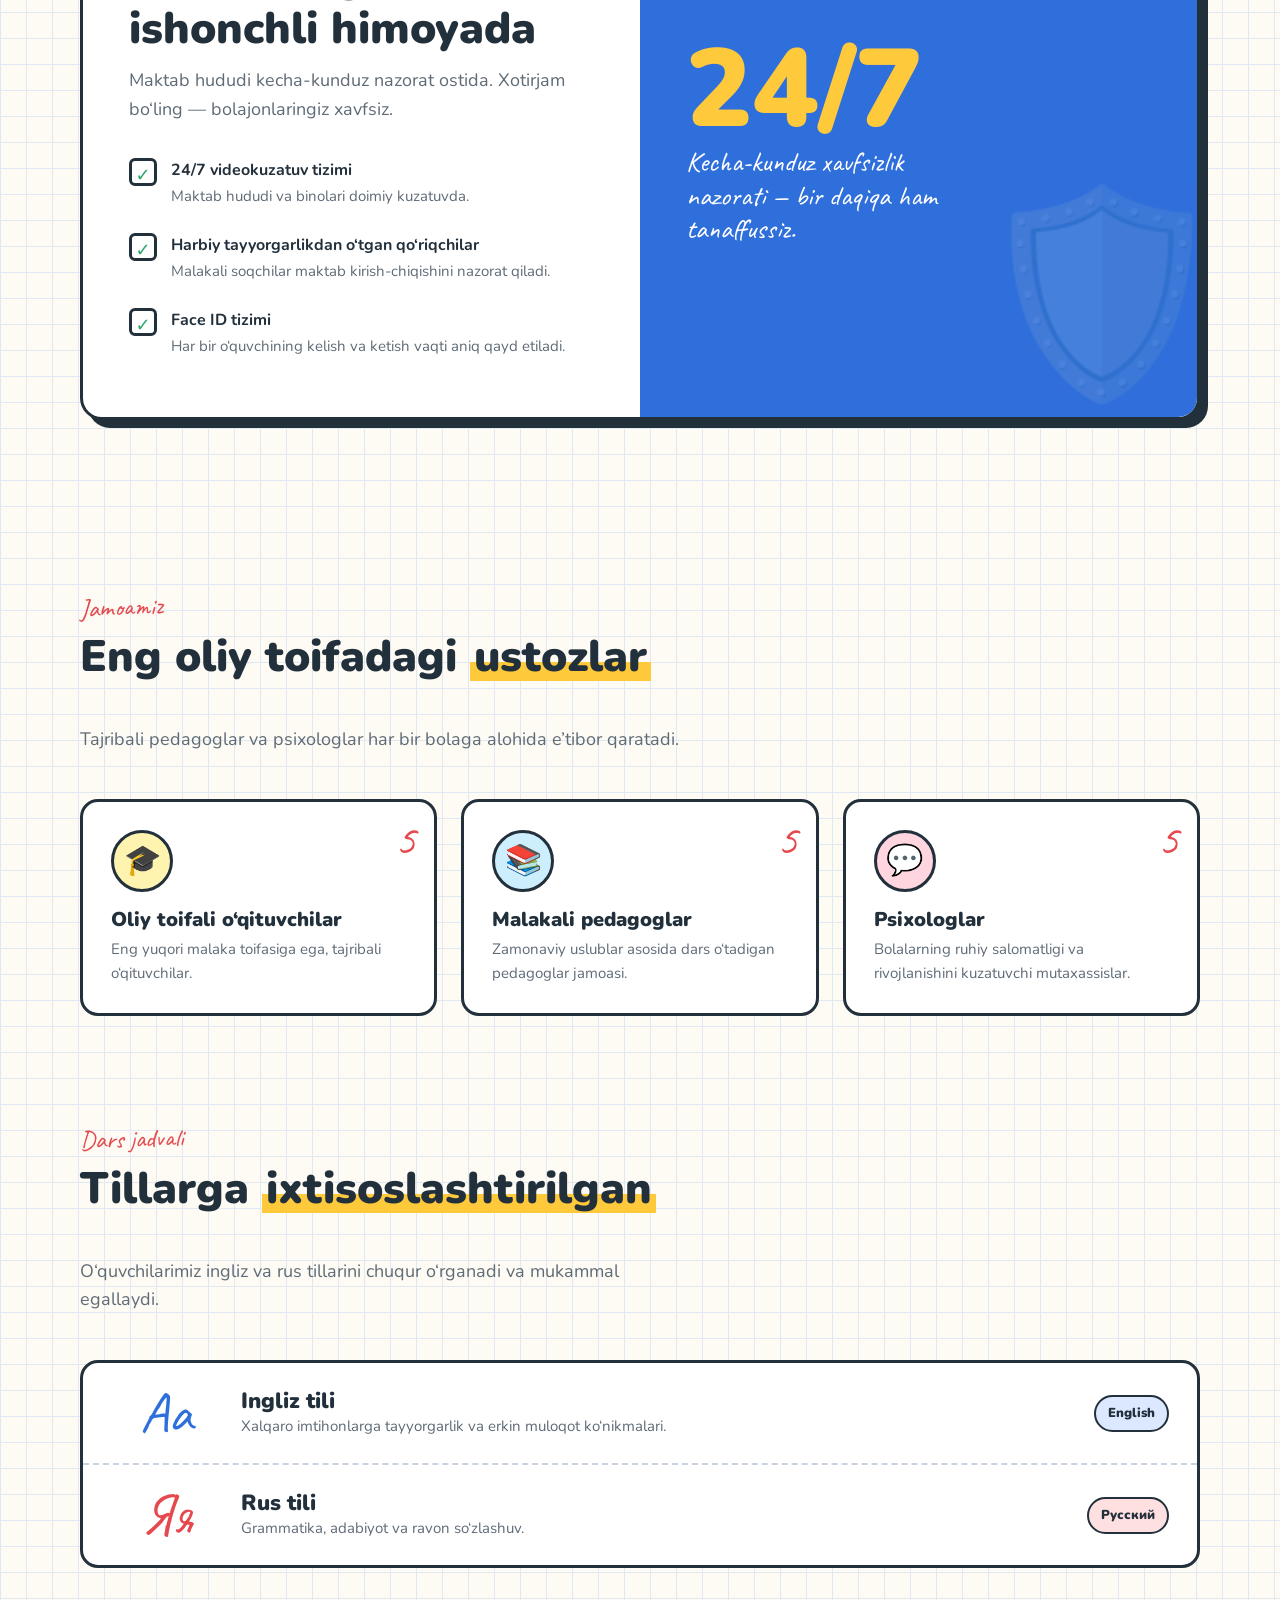
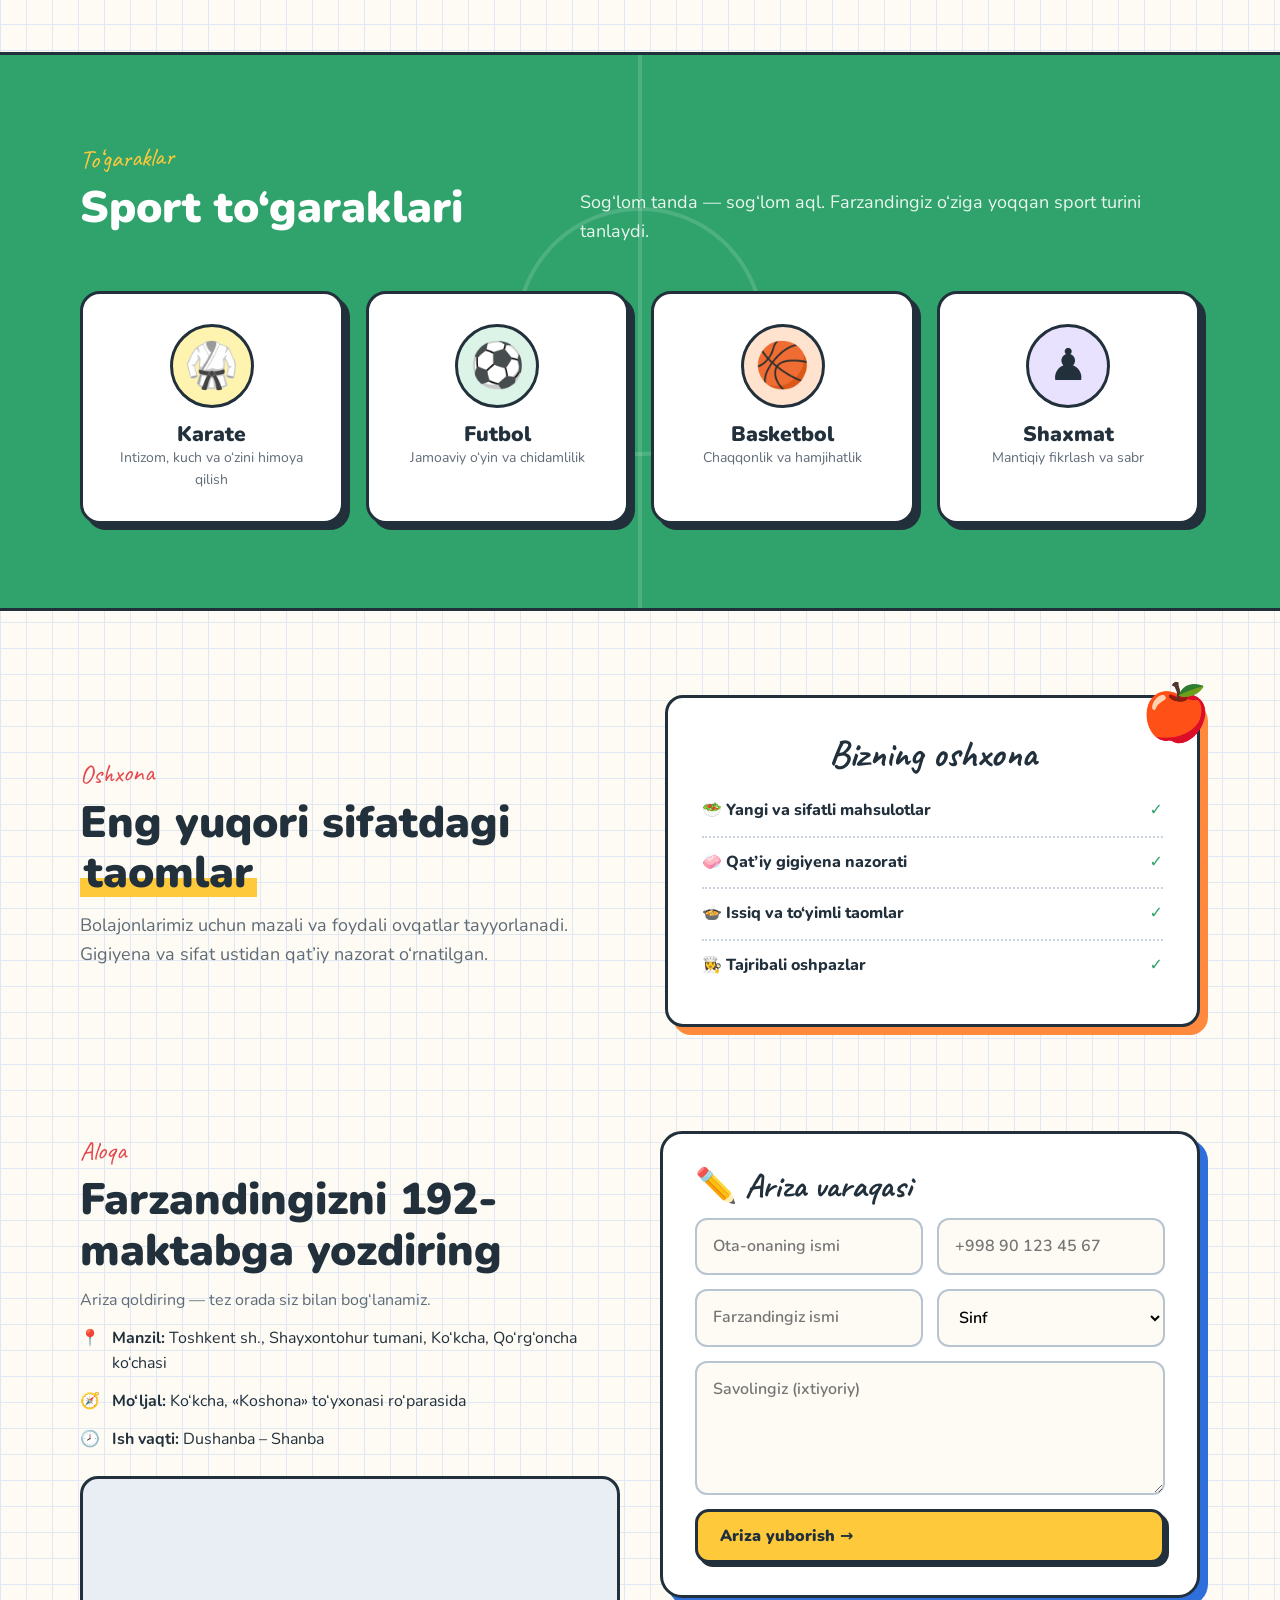
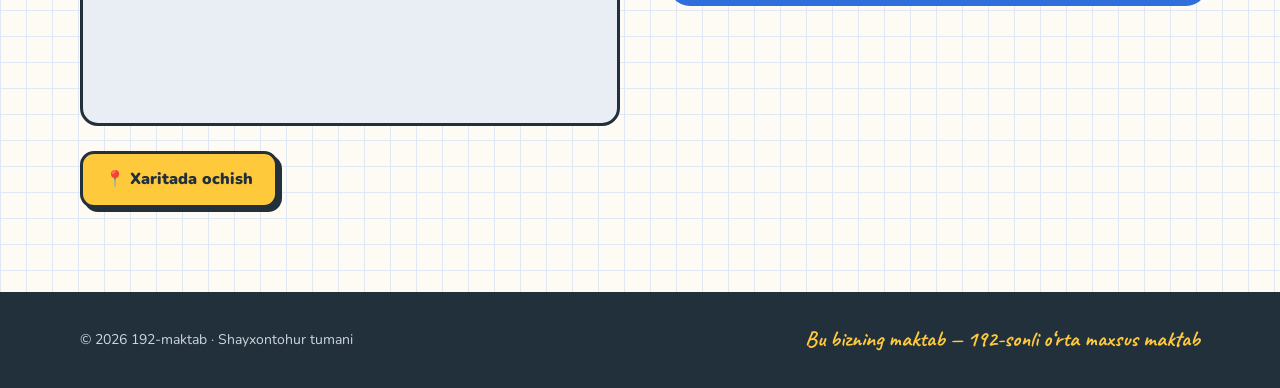
==== commit 20e6a800: "O'zbekcha sahifa lotin alifbosiga o'tkazildi, kirill olib tashlandi Co-Authored-By: Claude Opus 5.5 " ====
--- a/index.html
+++ b/index.html
@@ -1,13 +1,13 @@
 <!doctype html>
-<html lang="uz-Cyrl">
+<html lang="uz">
 <head>
 <script>document.documentElement.classList.add("js")</script>
 <meta charset="utf-8">
 <meta name="viewport" content="width=device-width, initial-scale=1">
-<title>192-мактаб — Шайхонтоҳур</title>
-<meta name="description" content="192-мактаб — Шайхонтоҳур туманидаги тилларга ихтисослаштирилган ўрта махсус мактаб. 24/7 хавфсизлик, Face ID назорати, олий тоифали ўқитувчилар, спорт тўгараклари.">
-<meta property="og:title" content="192-мактаб — Шайхонтоҳур">
-<meta property="og:description" content="Тилларга ихтисослаштирилган ўрта махсус мактаб: 24/7 хавфсизлик, Face ID, олий тоифали устозлар, спорт тўгараклари.">
+<title>192-maktab — Shayxontohur</title>
+<meta name="description" content="192-maktab — Shayxontohur tumanidagi tillarga ixtisoslashtirilgan o‘rta maxsus maktab. 24/7 xavfsizlik, Face ID nazorati, oliy toifali o‘qituvchilar, sport to‘garaklari.">
+<meta property="og:title" content="192-maktab — Shayxontohur">
+<meta property="og:description" content="Tillarga ixtisoslashtirilgan o‘rta maxsus maktab: 24/7 xavfsizlik, Face ID, oliy toifali ustozlar, sport to‘garaklari.">
 <meta property="og:type" content="website">
 <link rel="alternate" hreflang="uz" href="https://zubayrabdullayev0110-dev.github.io/192-maktab/">
 <link rel="alternate" hreflang="ru" href="https://zubayrabdullayev0110-dev.github.io/192-maktab/ru/">
@@ -215,19 +215,19 @@
 <div class="ruler" aria-hidden="true"></div>
 <header>
   <div class="wrap nav">
-    <a href="#" class="logo"><div class="logo-badge">192</div><div>192-мактаб<small>Шайхонтоҳур тумани</small></div></a>
+    <a href="#" class="logo"><div class="logo-badge">192</div><div>192-maktab<small>Shayxontohur tumani</small></div></a>
     <nav class="menu" id="menu">
-      <a href="#kuzatuv">Кузатув</a>
-      <a href="#xavfsizlik">Хавфсизлик</a>
-      <a href="#ustozlar">Устозлар</a>
-      <a href="#tillar">Тиллар</a>
-      <a href="#sport">Спорт</a>
-      <a href="#oshxona">Ошхона</a>
-      <a href="#aloqa">Алоқа</a>
+      <a href="#kuzatuv">Kuzatuv</a>
+      <a href="#xavfsizlik">Xavfsizlik</a>
+      <a href="#ustozlar">Ustozlar</a>
+      <a href="#tillar">Tillar</a>
+      <a href="#sport">Sport</a>
+      <a href="#oshxona">Oshxona</a>
+      <a href="#aloqa">Aloqa</a>
     </nav>
-    <div class="lang-sw" aria-label="Тил / Язык / Language"><a href="./" hreflang="uz" aria-current="page">ЎЗ</a><a href="ru/" hreflang="ru">РУ</a><a href="en/" hreflang="en">EN</a></div>
-    <a href="#aloqa" class="btn btn-y">Ариза қолдириш</a>
-    <button class="burger" aria-label="Меню" aria-controls="menu" onclick="document.getElementById('menu').classList.toggle('open')">☰</button>
+    <div class="lang-sw" aria-label="Til / Язык / Language"><a href="./" hreflang="uz" aria-current="page">UZ</a><a href="ru/" hreflang="ru">RU</a><a href="en/" hreflang="en">EN</a></div>
+    <a href="#aloqa" class="btn btn-y">Ariza qoldirish</a>
+    <button class="burger" aria-label="Menyu" aria-controls="menu" onclick="document.getElementById('menu').classList.toggle('open')">☰</button>
   </div>
 </header>
 
@@ -236,29 +236,29 @@
     <div class="board">
       <div class="board-grid">
         <div>
-          <div class="date">Тилларга ихтисослаштирилган ўрта махсус мактаб</div>
-          <h1>192-мактабга <span class="hand">хуш келибсиз!</span></h1>
-          <p>Шайхонтоҳур туманидаги олий тизимдаги мактаблардан бири. Хавфсиз муҳит, олий тоифали устозлар, инглиз ва рус тиллари, спорт тўгараклари — фарзандингиз учун барчаси бир жойда.</p>
+          <div class="date">Tillarga ixtisoslashtirilgan o‘rta maxsus maktab</div>
+          <h1>192-maktabga <span class="hand">xush kelibsiz!</span></h1>
+          <p>Shayxontohur tumanidagi oliy tizimdagi maktablardan biri. Xavfsiz muhit, oliy toifali ustozlar, ingliz va rus tillari, sport to‘garaklari — farzandingiz uchun barchasi bir joyda.</p>
           <div class="actions">
-            <a href="#aloqa" class="btn btn-y">✏️ Фарзандимни ёздириш</a>
-            <a href="#kuzatuv" class="btn btn-w">Онлайн кузатув</a>
+            <a href="#aloqa" class="btn btn-y">✏️ Farzandimni yozdirish</a>
+            <a href="#kuzatuv" class="btn btn-w">Onlayn kuzatuv</a>
           </div>
           <div class="chalk-stats">
-            <div><b>24/7</b>хавфсизлик</div>
-            <div><b>2</b>чет тили</div>
-            <div><b>4</b>спорт тўгараги</div>
+            <div><b>24/7</b>xavfsizlik</div>
+            <div><b>2</b>chet tili</div>
+            <div><b>4</b>sport to‘garagi</div>
           </div>
         </div>
-        <div class="diary" aria-label="Электрон кундалик намунаси">
+        <div class="diary" aria-label="Elektron kundalik namunasi">
           <div class="pin"></div>
-          <div class="diary-head">📒 Кундалик <small>намуна</small></div>
-          <div class="kid">Азизбек, 5-«А» синф</div>
+          <div class="diary-head">📒 Kundalik <small>namuna</small></div>
+          <div class="kid">Azizbek, 5-«A» sinf</div>
           <ul>
-            <li><span><span class="t">07:48</span>Мактабга кирди</span><span class="stamp s-in">Face ID</span></li>
-            <li><span><span class="t">10:15</span>Инглиз тили</span><span class="stamp s-grade">5</span></li>
-            <li><span><span class="t">12:30</span>Тушлик</span><span class="stamp s-in">✓</span></li>
-            <li><span><span class="t">14:00</span>Карате тўгараги</span><span class="stamp s-in">✓</span></li>
-            <li><span><span class="t">15:42</span>Мактабдан чиқди</span><span class="stamp s-out">Face ID</span></li>
+            <li><span><span class="t">07:48</span>Maktabga kirdi</span><span class="stamp s-in">Face ID</span></li>
+            <li><span><span class="t">10:15</span>Ingliz tili</span><span class="stamp s-grade">5</span></li>
+            <li><span><span class="t">12:30</span>Tushlik</span><span class="stamp s-in">✓</span></li>
+            <li><span><span class="t">14:00</span>Karate to‘garagi</span><span class="stamp s-in">✓</span></li>
+            <li><span><span class="t">15:42</span>Maktabdan chiqdi</span><span class="stamp s-out">Face ID</span></li>
             <li></li>
           </ul>
         </div>
@@ -271,13 +271,13 @@
 <section id="kuzatuv" style="padding-top:30px">
   <div class="wrap">
     <div class="head reveal">
-      <div><span class="tagline">Ота-оналар учун</span><h2>Фарзандингизни <span class="mark">онлайн</span> кузатинг</h2></div>
-      <p class="lead">Ҳар куни телефонингизда — фарзандингиз қачон келди, қачон кетди ва қандай ўқияпти.</p>
+      <div><span class="tagline">Ota-onalar uchun</span><h2>Farzandingizni <span class="mark">onlayn</span> kuzating</h2></div>
+      <p class="lead">Har kuni telefoningizda — farzandingiz qachon keldi, qachon ketdi va qanday o‘qiyapti.</p>
     </div>
     <div class="notes">
-      <div class="note reveal"><div class="em">🕗</div><h3>Келиш ва кетиш вақти</h3><p>Face ID орқали фарзандингиз соат нечада кирганини ва нечада чиққанини дарҳол биласиз.</p></div>
-      <div class="note reveal"><div class="em">📊</div><h3>Ҳар кунги маълумот</h3><p>Давомат, баҳолар ва кун давомидаги фаолият ҳақида кунлик ҳисобот.</p></div>
-      <div class="note reveal"><div class="em">📱</div><h3>Ўқишини онлайн кузатиш</h3><p>Фарзандингиз ўзлаштиришини истаган пайт, истаган жойдан онлайн кузатиб боринг.</p></div>
+      <div class="note reveal"><div class="em">🕗</div><h3>Kelish va ketish vaqti</h3><p>Face ID orqali farzandingiz soat nechada kirganini va nechada chiqqanini darhol bilasiz.</p></div>
+      <div class="note reveal"><div class="em">📊</div><h3>Har kungi ma’lumot</h3><p>Davomat, baholar va kun davomidagi faoliyat haqida kunlik hisobot.</p></div>
+      <div class="note reveal"><div class="em">📱</div><h3>O‘qishini onlayn kuzatish</h3><p>Farzandingiz o‘zlashtirishini istagan payt, istagan joydan onlayn kuzatib boring.</p></div>
     </div>
   </div>
 </section>
@@ -286,19 +286,19 @@
   <div class="wrap">
     <div class="safety-box reveal">
       <div class="l">
-        <span class="tagline">Хавфсизлик</span>
-        <h2>Фарзандингиз доимо ишончли ҳимояда</h2>
-        <p class="lead">Мактаб ҳудуди кеча-кундуз назорат остида. Хотиржам бўлинг — болажонларингиз хавфсиз.</p>
+        <span class="tagline">Xavfsizlik</span>
+        <h2>Farzandingiz doimo ishonchli himoyada</h2>
+        <p class="lead">Maktab hududi kecha-kunduz nazorat ostida. Xotirjam bo‘ling — bolajonlaringiz xavfsiz.</p>
         <ul class="checks">
-          <li><div class="box">✓</div><div><b>24/7 видеокузатув тизими</b><span>Мактаб ҳудуди ва бинолари доимий кузатувда.</span></div></li>
-          <li><div class="box">✓</div><div><b>Ҳарбий тайёргарликдан ўтган қўриқчилар</b><span>Малакали соқчилар мактаб кириш-чиқишини назорат қилади.</span></div></li>
-          <li><div class="box">✓</div><div><b>Face ID тизими</b><span>Ҳар бир ўқувчининг келиш ва кетиш вақти аниқ қайд этилади.</span></div></li>
+          <li><div class="box">✓</div><div><b>24/7 videokuzatuv tizimi</b><span>Maktab hududi va binolari doimiy kuzatuvda.</span></div></li>
+          <li><div class="box">✓</div><div><b>Harbiy tayyorgarlikdan o‘tgan qo‘riqchilar</b><span>Malakali soqchilar maktab kirish-chiqishini nazorat qiladi.</span></div></li>
+          <li><div class="box">✓</div><div><b>Face ID tizimi</b><span>Har bir o‘quvchining kelish va ketish vaqti aniq qayd etiladi.</span></div></li>
         </ul>
       </div>
       <div class="r">
         <div class="shield" aria-hidden="true">🛡️</div>
         <strong>24/7</strong>
-        <p>Кеча-кундуз хавфсизлик назорати — бир дақиқа ҳам танаффуссиз.</p>
+        <p>Kecha-kunduz xavfsizlik nazorati — bir daqiqa ham tanaffussiz.</p>
       </div>
     </div>
   </div>
@@ -307,13 +307,13 @@
 <section id="ustozlar">
   <div class="wrap">
     <div class="head reveal">
-      <div><span class="tagline">Жамоамиз</span><h2>Энг олий тоифадаги <span class="mark">устозлар</span></h2></div>
-      <p class="lead">Тажрибали педагоглар ва психологлар ҳар бир болага алоҳида эътибор қаратади.</p>
+      <div><span class="tagline">Jamoamiz</span><h2>Eng oliy toifadagi <span class="mark">ustozlar</span></h2></div>
+      <p class="lead">Tajribali pedagoglar va psixologlar har bir bolaga alohida e’tibor qaratadi.</p>
     </div>
     <div class="teachers">
-      <div class="t-card reveal"><span class="five" aria-hidden="true">5</span><div class="ic" style="background:#fff3b0">🎓</div><h3>Олий тоифали ўқитувчилар</h3><p>Энг юқори малака тоифасига эга, тажрибали ўқитувчилар.</p></div>
-      <div class="t-card reveal"><span class="five" aria-hidden="true">5</span><div class="ic" style="background:#cdeffd">📚</div><h3>Малакали педагоглар</h3><p>Замонавий услублар асосида дарс ўтадиган педагоглар жамоаси.</p></div>
-      <div class="t-card reveal"><span class="five" aria-hidden="true">5</span><div class="ic" style="background:#ffd6e0">💬</div><h3>Психологлар</h3><p>Болаларнинг руҳий саломатлиги ва ривожланишини кузатувчи мутахассислар.</p></div>
+      <div class="t-card reveal"><span class="five" aria-hidden="true">5</span><div class="ic" style="background:#fff3b0">🎓</div><h3>Oliy toifali o‘qituvchilar</h3><p>Eng yuqori malaka toifasiga ega, tajribali o‘qituvchilar.</p></div>
+      <div class="t-card reveal"><span class="five" aria-hidden="true">5</span><div class="ic" style="background:#cdeffd">📚</div><h3>Malakali pedagoglar</h3><p>Zamonaviy uslublar asosida dars o‘tadigan pedagoglar jamoasi.</p></div>
+      <div class="t-card reveal"><span class="five" aria-hidden="true">5</span><div class="ic" style="background:#ffd6e0">💬</div><h3>Psixologlar</h3><p>Bolalarning ruhiy salomatligi va rivojlanishini kuzatuvchi mutaxassislar.</p></div>
     </div>
   </div>
 </section>
@@ -321,12 +321,12 @@
 <section id="tillar" style="padding-top:20px">
   <div class="wrap">
     <div class="head reveal">
-      <div><span class="tagline">Дарс жадвали</span><h2>Тилларга <span class="mark">ихтисослаштирилган</span></h2></div>
-      <p class="lead">Ўқувчиларимиз инглиз ва рус тилларини чуқур ўрганади ва мукаммал эгаллайди.</p>
+      <div><span class="tagline">Dars jadvali</span><h2>Tillarga <span class="mark">ixtisoslashtirilgan</span></h2></div>
+      <p class="lead">O‘quvchilarimiz ingliz va rus tillarini chuqur o‘rganadi va mukammal egallaydi.</p>
     </div>
     <div class="timetable reveal">
-      <div class="tt-row"><div class="tt-lbl" style="color:var(--blue)">Aa</div><div><h3>Инглиз тили</h3><p>Халқаро имтиҳонларга тайёргарлик ва эркин мулоқот кўникмалари.</p></div><span class="chip" style="background:#dbe8ff">English</span></div>
-      <div class="tt-row"><div class="tt-lbl" style="color:var(--red)">Яя</div><div><h3>Рус тили</h3><p>Грамматика, адабиёт ва равон сўзлашув.</p></div><span class="chip" style="background:#ffe0e1">Русский</span></div>
+      <div class="tt-row"><div class="tt-lbl" style="color:var(--blue)">Aa</div><div><h3>Ingliz tili</h3><p>Xalqaro imtihonlarga tayyorgarlik va erkin muloqot ko‘nikmalari.</p></div><span class="chip" style="background:#dbe8ff">English</span></div>
+      <div class="tt-row"><div class="tt-lbl" style="color:var(--red)">Яя</div><div><h3>Rus tili</h3><p>Grammatika, adabiyot va ravon so‘zlashuv.</p></div><span class="chip" style="background:#ffe0e1">Русский</span></div>
     </div>
   </div>
 </section>
@@ -334,14 +334,14 @@
 <section class="sports" id="sport">
   <div class="wrap">
     <div class="head reveal">
-      <div><span class="tagline">Тўгараклар</span><h2>Спорт тўгараклари</h2></div>
-      <p class="lead">Соғлом танда — соғлом ақл. Фарзандингиз ўзига ёққан спорт турини танлайди.</p>
+      <div><span class="tagline">To‘garaklar</span><h2>Sport to‘garaklari</h2></div>
+      <p class="lead">Sog‘lom tanda — sog‘lom aql. Farzandingiz o‘ziga yoqqan sport turini tanlaydi.</p>
     </div>
     <div class="badges">
-      <div class="badge reveal"><div class="e" style="background:#fff3b0">🥋</div><h3>Карате</h3><p>Интизом, куч ва ўзини ҳимоя қилиш</p></div>
-      <div class="badge reveal"><div class="e" style="background:#dcf3e7">⚽</div><h3>Футбол</h3><p>Жамоавий ўйин ва чидамлилик</p></div>
-      <div class="badge reveal"><div class="e" style="background:#ffe3cf">🏀</div><h3>Баскетбол</h3><p>Чаққонлик ва ҳамжиҳатлик</p></div>
-      <div class="badge reveal"><div class="e" style="background:#e9e2ff">♟️</div><h3>Шахмат</h3><p>Мантиқий фикрлаш ва сабр</p></div>
+      <div class="badge reveal"><div class="e" style="background:#fff3b0">🥋</div><h3>Karate</h3><p>Intizom, kuch va o‘zini himoya qilish</p></div>
+      <div class="badge reveal"><div class="e" style="background:#dcf3e7">⚽</div><h3>Futbol</h3><p>Jamoaviy o‘yin va chidamlilik</p></div>
+      <div class="badge reveal"><div class="e" style="background:#ffe3cf">🏀</div><h3>Basketbol</h3><p>Chaqqonlik va hamjihatlik</p></div>
+      <div class="badge reveal"><div class="e" style="background:#e9e2ff">♟️</div><h3>Shaxmat</h3><p>Mantiqiy fikrlash va sabr</p></div>
     </div>
   </div>
 </section>
@@ -349,18 +349,18 @@
 <section id="oshxona">
   <div class="wrap food">
     <div class="reveal">
-      <span class="tagline">Ошхона</span>
-      <h2>Энг юқори сифатдаги <span class="mark">таомлар</span></h2>
-      <p class="lead">Болажонларимиз учун мазали ва фойдали овқатлар тайёрланади. Гигиена ва сифат устидан қатъий назорат ўрнатилган.</p>
+      <span class="tagline">Oshxona</span>
+      <h2>Eng yuqori sifatdagi <span class="mark">taomlar</span></h2>
+      <p class="lead">Bolajonlarimiz uchun mazali va foydali ovqatlar tayyorlanadi. Gigiyena va sifat ustidan qat’iy nazorat o‘rnatilgan.</p>
     </div>
     <div class="menu-card reveal">
       <div class="apple" aria-hidden="true">🍎</div>
-      <h3>Бизнинг ошхона</h3>
+      <h3>Bizning oshxona</h3>
       <ul>
-        <li><span>🥗 Янги ва сифатли маҳсулотлар</span><span>✓</span></li>
-        <li><span>🧼 Қатъий гигиена назорати</span><span>✓</span></li>
-        <li><span>🍲 Иссиқ ва тўйимли таомлар</span><span>✓</span></li>
-        <li><span>👩‍🍳 Тажрибали ошпазлар</span><span>✓</span></li>
+        <li><span>🥗 Yangi va sifatli mahsulotlar</span><span>✓</span></li>
+        <li><span>🧼 Qat’iy gigiyena nazorati</span><span>✓</span></li>
+        <li><span>🍲 Issiq va to‘yimli taomlar</span><span>✓</span></li>
+        <li><span>👩‍🍳 Tajribali oshpazlar</span><span>✓</span></li>
       </ul>
     </div>
   </div>
@@ -369,37 +369,37 @@
 <section id="aloqa" style="padding-top:20px">
   <div class="wrap contact-grid">
     <div class="info reveal">
-      <span class="tagline">Алоқа</span>
-      <h2>Фарзандингизни 192-мактабга ёздиринг</h2>
-      <p class="lead">Ариза қолдиринг — тез орада сиз билан боғланамиз.</p>
-      <p>📍 <span><b>Манзил:</b> Тошкент ш., Шайхонтоҳур тумани, Кўкча, Қўрғонча кўчаси</span></p>
-      <p>🧭 <span><b>Мўлжал:</b> Кўкча, «Кошона» тўйхонаси рўпарасида</span></p>
-      <p>🕗 <span><b>Иш вақти:</b> Душанба – Шанба</span></p>
-      <iframe class="map" title="Харита: 192-мактаб" loading="lazy" referrerpolicy="no-referrer-when-downgrade" src="https://maps.google.com/maps?q=41.3265223,69.1990431&z=17&output=embed"></iframe>
-      <a class="btn btn-y" style="margin-top:16px" target="_blank" rel="noopener" href="https://www.google.com/maps/search/?api=1&query=41.3265223,69.1990431">📍 Харитада очиш</a>
+      <span class="tagline">Aloqa</span>
+      <h2>Farzandingizni 192-maktabga yozdiring</h2>
+      <p class="lead">Ariza qoldiring — tez orada siz bilan bog‘lanamiz.</p>
+      <p>📍 <span><b>Manzil:</b> Toshkent sh., Shayxontohur tumani, Ko‘kcha, Qo‘rg‘oncha ko‘chasi</span></p>
+      <p>🧭 <span><b>Mo‘ljal:</b> Ko‘kcha, «Koshona» to‘yxonasi ro‘parasida</span></p>
+      <p>🕗 <span><b>Ish vaqti:</b> Dushanba – Shanba</span></p>
+      <iframe class="map" title="Xarita: 192-maktab" loading="lazy" referrerpolicy="no-referrer-when-downgrade" src="https://maps.google.com/maps?q=41.3265223,69.1990431&z=17&output=embed"></iframe>
+      <a class="btn btn-y" style="margin-top:16px" target="_blank" rel="noopener" href="https://www.google.com/maps/search/?api=1&query=41.3265223,69.1990431">📍 Xaritada ochish</a>
     </div>
     <div class="form-card reveal">
-      <h3>✏️ Ариза варақаси</h3>
+      <h3>✏️ Ariza varaqasi</h3>
       <form id="ariza" name="ariza" method="POST" data-netlify="true" netlify-honeypot="bot-field">
         <input type="hidden" name="form-name" value="ariza">
-        <p class="sr"><label>Тўлдирманг: <input name="bot-field"></label></p>
+        <p class="sr"><label>To‘ldirmang: <input name="bot-field"></label></p>
         <div class="row">
-          <input required name="ota_ona" aria-label="Ота-онанинг исми" placeholder="Ота-онанинг исми" autocomplete="name">
-          <input required name="telefon" type="tel" aria-label="Телефон рақам" placeholder="+998 90 123 45 67" autocomplete="tel" pattern="[+0-9 ()-]{9,}">
+          <input required name="ota_ona" aria-label="Ota-onaning ismi" placeholder="Ota-onaning ismi" autocomplete="name">
+          <input required name="telefon" type="tel" aria-label="Telefon raqam" placeholder="+998 90 123 45 67" autocomplete="tel" pattern="[+0-9 ()-]{9,}">
         </div>
         <div class="row">
-          <input required name="farzand" aria-label="Фарзандингиз исми" placeholder="Фарзандингиз исми">
-          <select required name="sinf" aria-label="Синф">
-            <option value="">Синф</option>
-            <option>1-синф</option><option>2-синф</option><option>3-синф</option><option>4-синф</option>
-            <option>5-синф</option><option>6-синф</option><option>7-синф</option><option>8-синф</option>
-            <option>9-синф</option><option>10-синф</option><option>11-синф</option>
+          <input required name="farzand" aria-label="Farzandingiz ismi" placeholder="Farzandingiz ismi">
+          <select required name="sinf" aria-label="Sinf">
+            <option value="">Sinf</option>
+            <option>1-sinf</option><option>2-sinf</option><option>3-sinf</option><option>4-sinf</option>
+            <option>5-sinf</option><option>6-sinf</option><option>7-sinf</option><option>8-sinf</option>
+            <option>9-sinf</option><option>10-sinf</option><option>11-sinf</option>
           </select>
         </div>
-        <textarea name="savol" rows="4" aria-label="Саволингиз" placeholder="Саволингиз (ихтиёрий)"></textarea>
-        <button class="btn btn-y" type="submit">Ариза юбориш →</button>
-        <div class="msg" id="err">Хатолик юз берди. Илтимос, қайта уриниб кўринг.</div>
-        <div class="msg" id="thanks" role="status">Раҳмат! Аризангиз қабул қилинди. Тез орада боғланамиз.</div>
+        <textarea name="savol" rows="4" aria-label="Savolingiz" placeholder="Savolingiz (ixtiyoriy)"></textarea>
+        <button class="btn btn-y" type="submit">Ariza yuborish →</button>
+        <div class="msg" id="err">Xatolik yuz berdi. Iltimos, qayta urinib ko‘ring.</div>
+        <div class="msg" id="thanks" role="status">Rahmat! Arizangiz qabul qilindi. Tez orada bog‘lanamiz.</div>
       </form>
     </div>
   </div>
@@ -407,8 +407,8 @@
 
 <footer>
   <div class="wrap">
-    <span>© 2026 192-мактаб · Шайхонтоҳур тумани</span>
-    <span class="hand">Бу бизнинг мактаб — 192-сонли ўрта махсус мактаб</span>
+    <span>© 2026 192-maktab · Shayxontohur tumani</span>
+    <span class="hand">Bu bizning maktab — 192-sonli o‘rta maxsus maktab</span>
   </div>
 </footer>
 
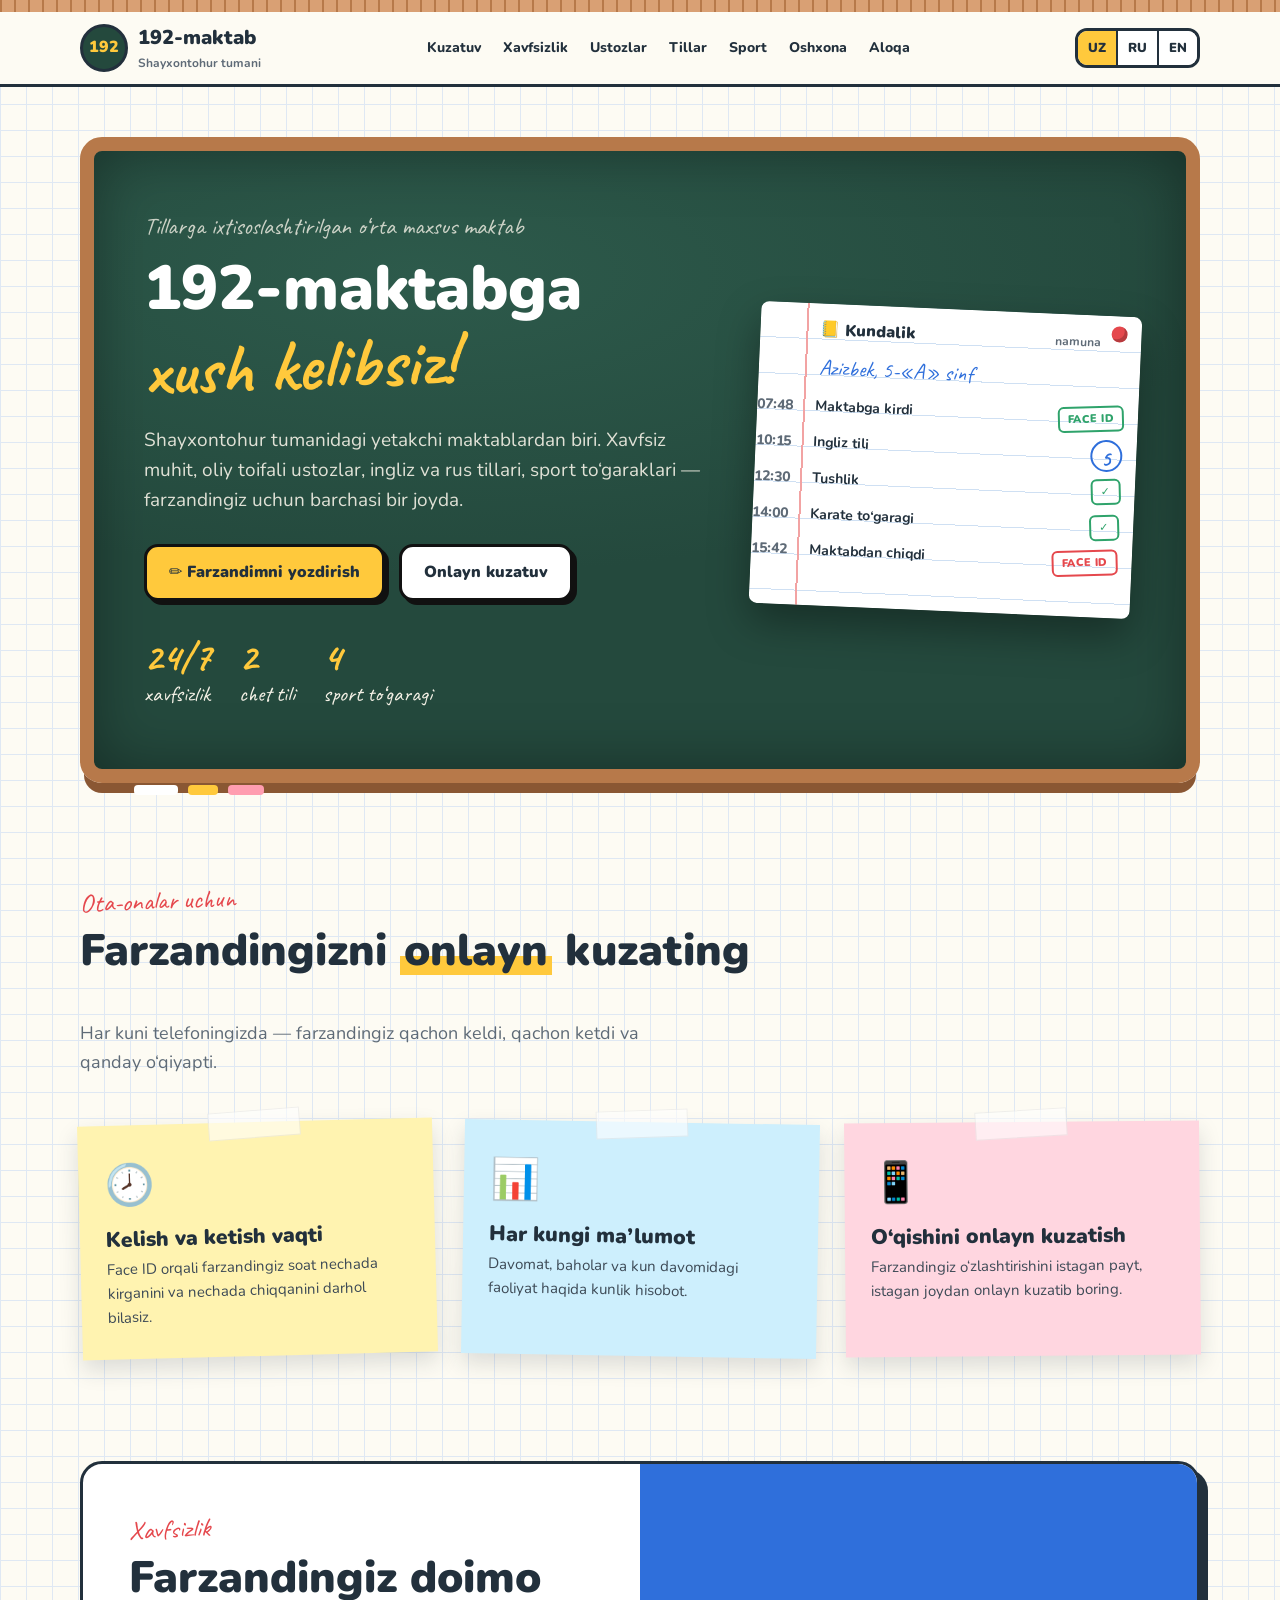
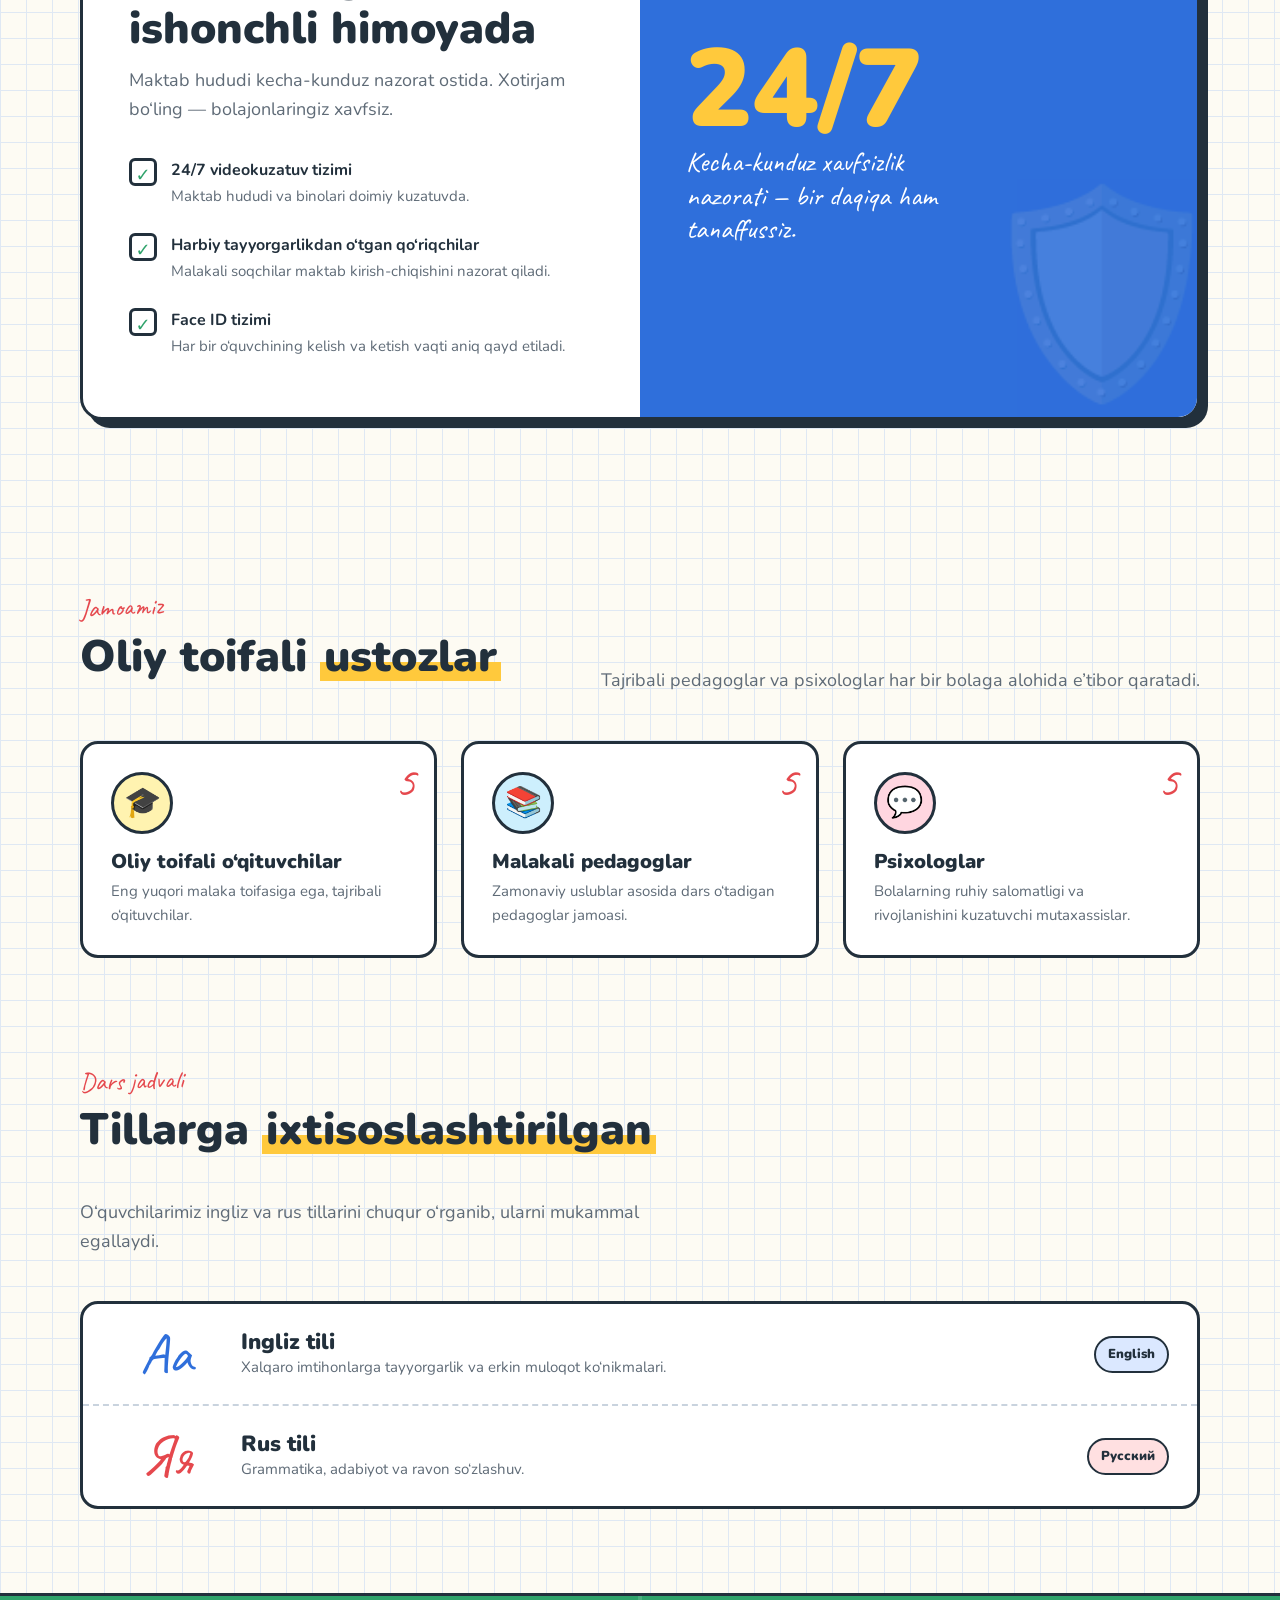
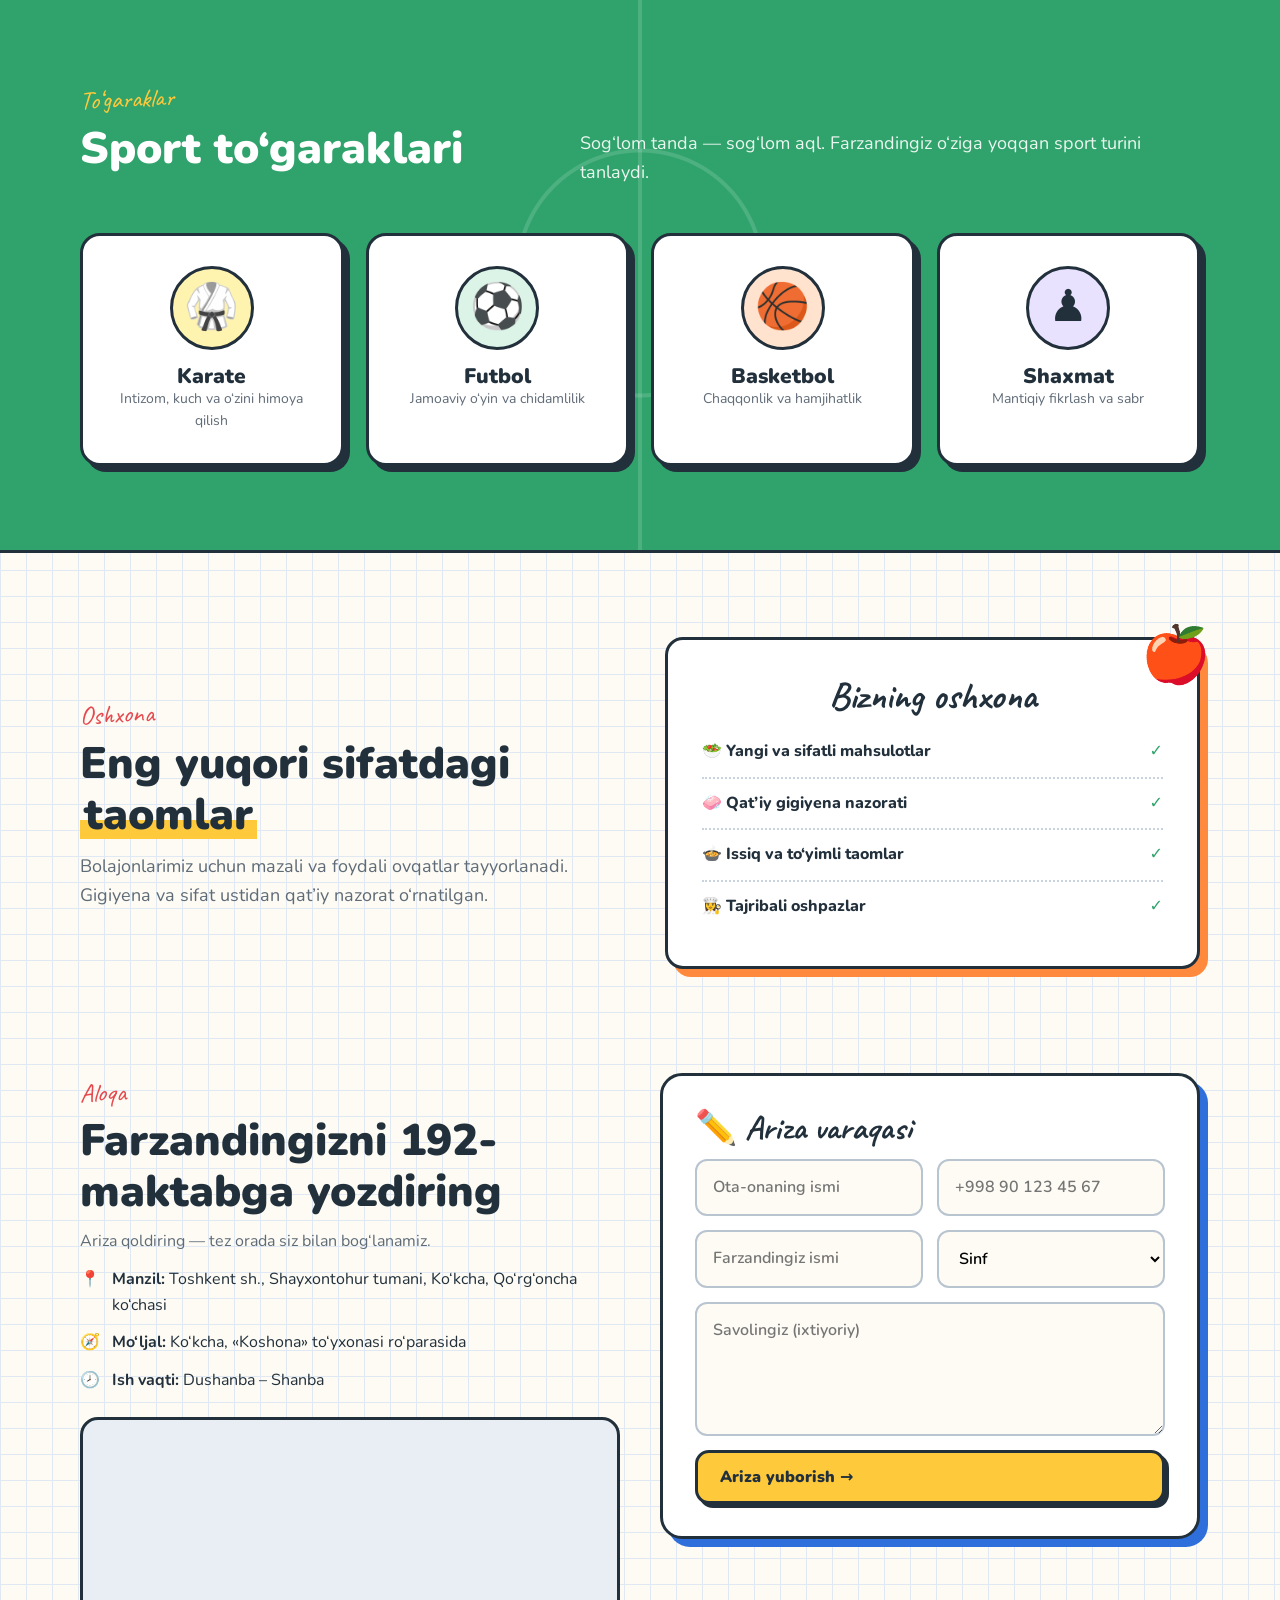
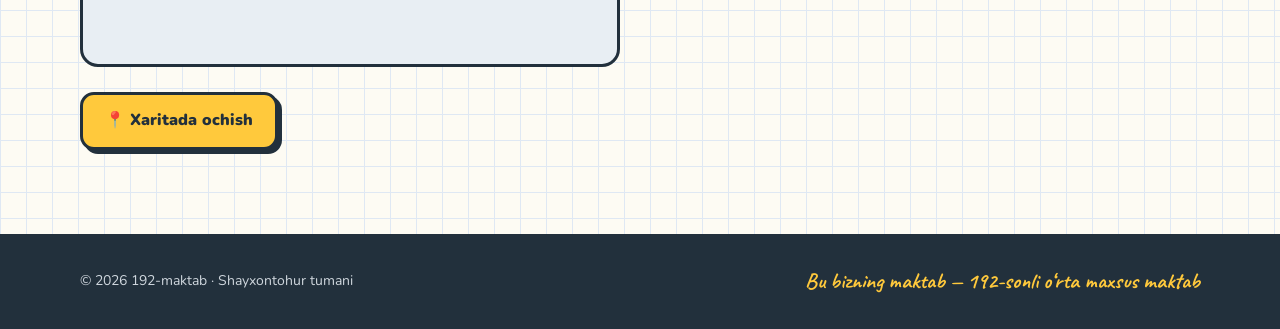
==== commit 1f25e354: "Imlo va uslub tuzatishlari, menyu langari, sitemap Co-Authored-By: Claude Opus 5.5 <noreply@anthropi" ====
--- a/index.html
+++ b/index.html
@@ -39,7 +39,7 @@
   .hand{font-family:Caveat,cursive;font-weight:700}
   .mark{background:linear-gradient(transparent 58%,var(--yellow) 58%,var(--yellow) 90%,transparent 90%);padding:0 4px}
   .lead{color:var(--muted);font-size:18px;max-width:620px}
-  section{padding:84px 0}
+  section{padding:84px 0;scroll-margin-top:76px}
   .tagline{font-family:Caveat,cursive;font-size:26px;color:var(--red);display:block;margin-bottom:2px;transform:rotate(-2deg);transform-origin:left}
 
   .ruler{height:12px;background:repeating-linear-gradient(90deg,var(--wood) 0 2px,#d9a074 2px 14px),#d9a074}
@@ -227,7 +227,7 @@
     </nav>
     <div class="lang-sw" aria-label="Til / Язык / Language"><a href="./" hreflang="uz" aria-current="page">UZ</a><a href="ru/" hreflang="ru">RU</a><a href="en/" hreflang="en">EN</a></div>
     <a href="#aloqa" class="btn btn-y">Ariza qoldirish</a>
-    <button class="burger" aria-label="Menyu" aria-controls="menu" onclick="document.getElementById('menu').classList.toggle('open')">☰</button>
+    <button class="burger" aria-label="Menyu" aria-controls="menu" aria-expanded="false" onclick="this.setAttribute('aria-expanded',document.getElementById('menu').classList.toggle('open'))">☰</button>
   </div>
 </header>
 
@@ -238,7 +238,7 @@
         <div>
           <div class="date">Tillarga ixtisoslashtirilgan o‘rta maxsus maktab</div>
           <h1>192-maktabga <span class="hand">xush kelibsiz!</span></h1>
-          <p>Shayxontohur tumanidagi oliy tizimdagi maktablardan biri. Xavfsiz muhit, oliy toifali ustozlar, ingliz va rus tillari, sport to‘garaklari — farzandingiz uchun barchasi bir joyda.</p>
+          <p>Shayxontohur tumanidagi yetakchi maktablardan biri. Xavfsiz muhit, oliy toifali ustozlar, ingliz va rus tillari, sport to‘garaklari — farzandingiz uchun barchasi bir joyda.</p>
           <div class="actions">
             <a href="#aloqa" class="btn btn-y">✏️ Farzandimni yozdirish</a>
             <a href="#kuzatuv" class="btn btn-w">Onlayn kuzatuv</a>
@@ -307,7 +307,7 @@
 <section id="ustozlar">
   <div class="wrap">
     <div class="head reveal">
-      <div><span class="tagline">Jamoamiz</span><h2>Eng oliy toifadagi <span class="mark">ustozlar</span></h2></div>
+      <div><span class="tagline">Jamoamiz</span><h2>Oliy toifali <span class="mark">ustozlar</span></h2></div>
       <p class="lead">Tajribali pedagoglar va psixologlar har bir bolaga alohida e’tibor qaratadi.</p>
     </div>
     <div class="teachers">
@@ -322,7 +322,7 @@
   <div class="wrap">
     <div class="head reveal">
       <div><span class="tagline">Dars jadvali</span><h2>Tillarga <span class="mark">ixtisoslashtirilgan</span></h2></div>
-      <p class="lead">O‘quvchilarimiz ingliz va rus tillarini chuqur o‘rganadi va mukammal egallaydi.</p>
+      <p class="lead">O‘quvchilarimiz ingliz va rus tillarini chuqur o‘rganib, ularni mukammal egallaydi.</p>
     </div>
     <div class="timetable reveal">
       <div class="tt-row"><div class="tt-lbl" style="color:var(--blue)">Aa</div><div><h3>Ingliz tili</h3><p>Xalqaro imtihonlarga tayyorgarlik va erkin muloqot ko‘nikmalari.</p></div><span class="chip" style="background:#dbe8ff">English</span></div>
@@ -385,7 +385,7 @@
         <p class="sr"><label>To‘ldirmang: <input name="bot-field"></label></p>
         <div class="row">
           <input required name="ota_ona" aria-label="Ota-onaning ismi" placeholder="Ota-onaning ismi" autocomplete="name">
-          <input required name="telefon" type="tel" aria-label="Telefon raqam" placeholder="+998 90 123 45 67" autocomplete="tel" pattern="[+0-9 ()-]{9,}">
+          <input required name="telefon" type="tel" aria-label="Telefon raqamingiz" placeholder="+998 90 123 45 67" autocomplete="tel" pattern="[+0-9 ()-]{9,}">
         </div>
         <div class="row">
           <input required name="farzand" aria-label="Farzandingiz ismi" placeholder="Farzandingiz ismi">
@@ -427,7 +427,7 @@
     } catch { err.style.display = 'block'; }
     btn.disabled = false;
   });
-  document.querySelectorAll('.menu a').forEach(a => a.addEventListener('click', () => document.getElementById('menu').classList.remove('open')));
+  document.querySelectorAll('.menu a').forEach(a => a.addEventListener('click', () => { document.getElementById('menu').classList.remove('open'); document.querySelector('.burger').setAttribute('aria-expanded','false'); }));
 </script>
 </body>
 </html>
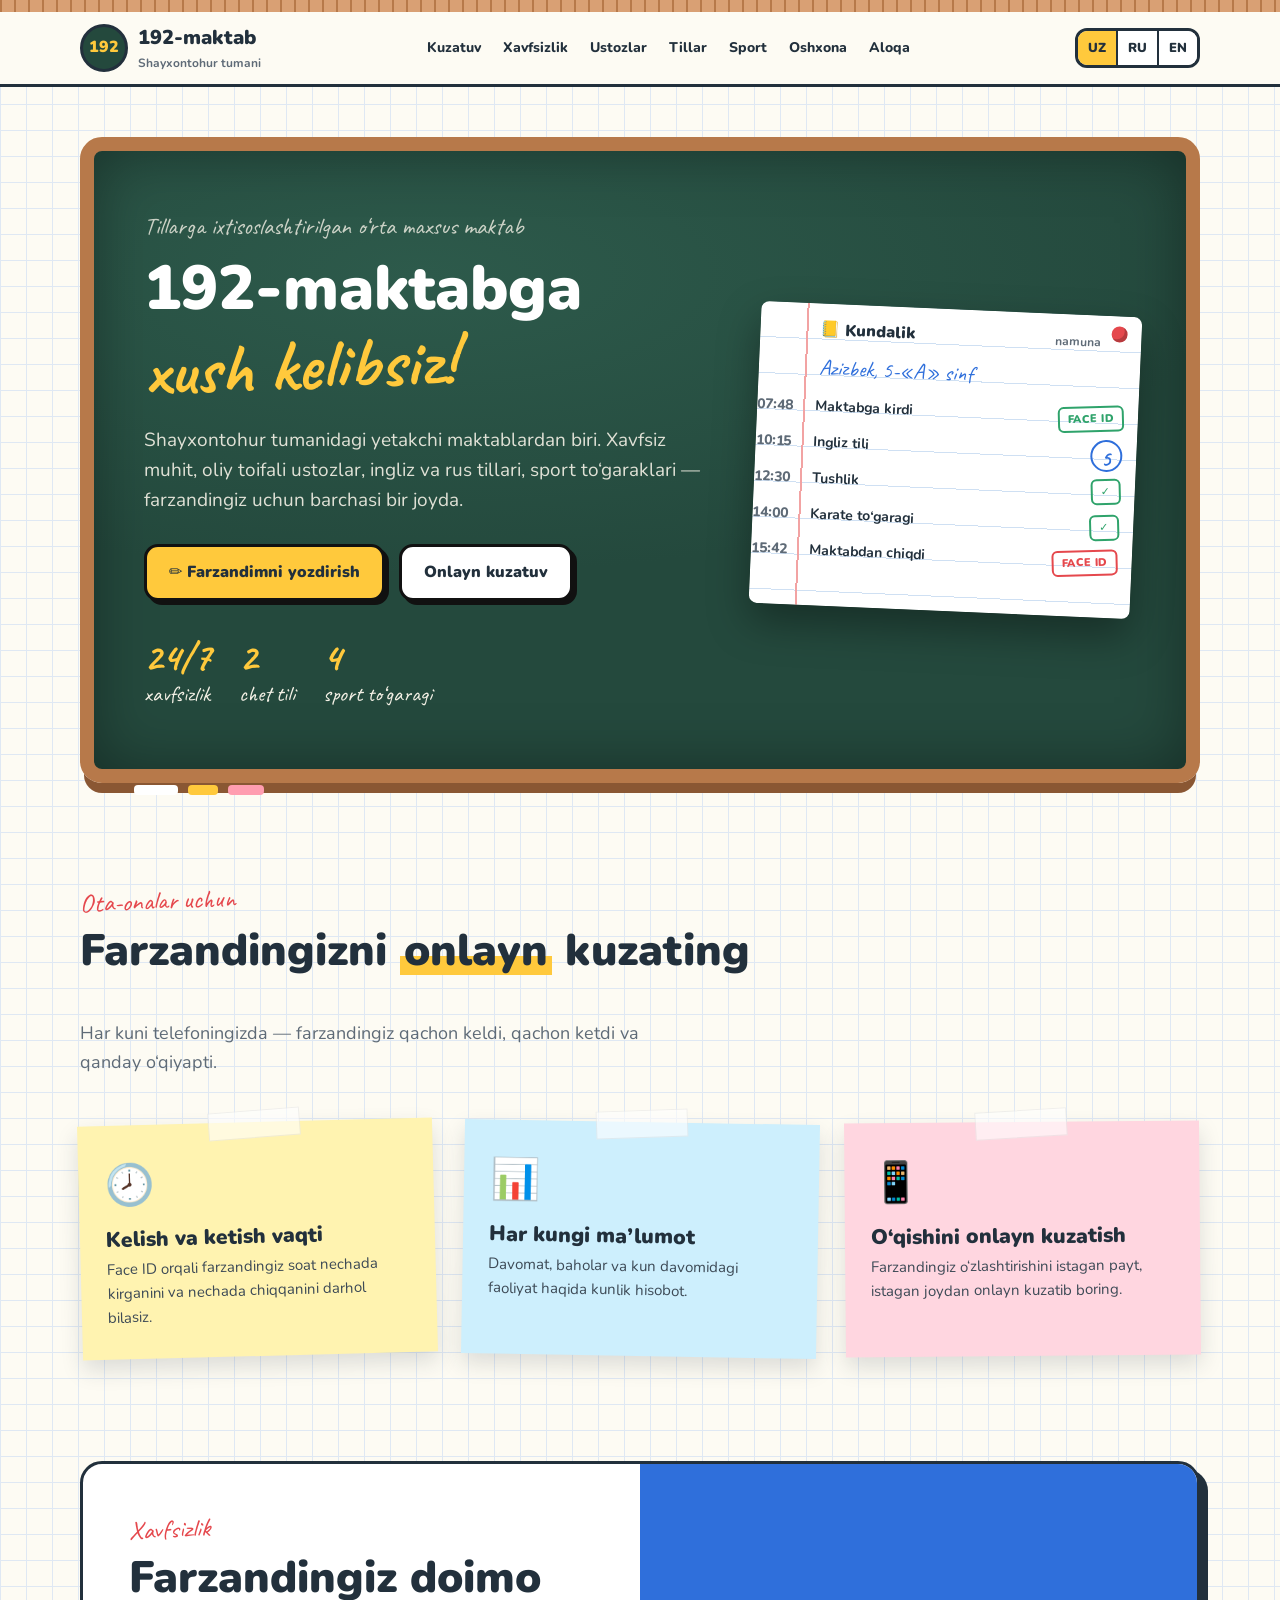
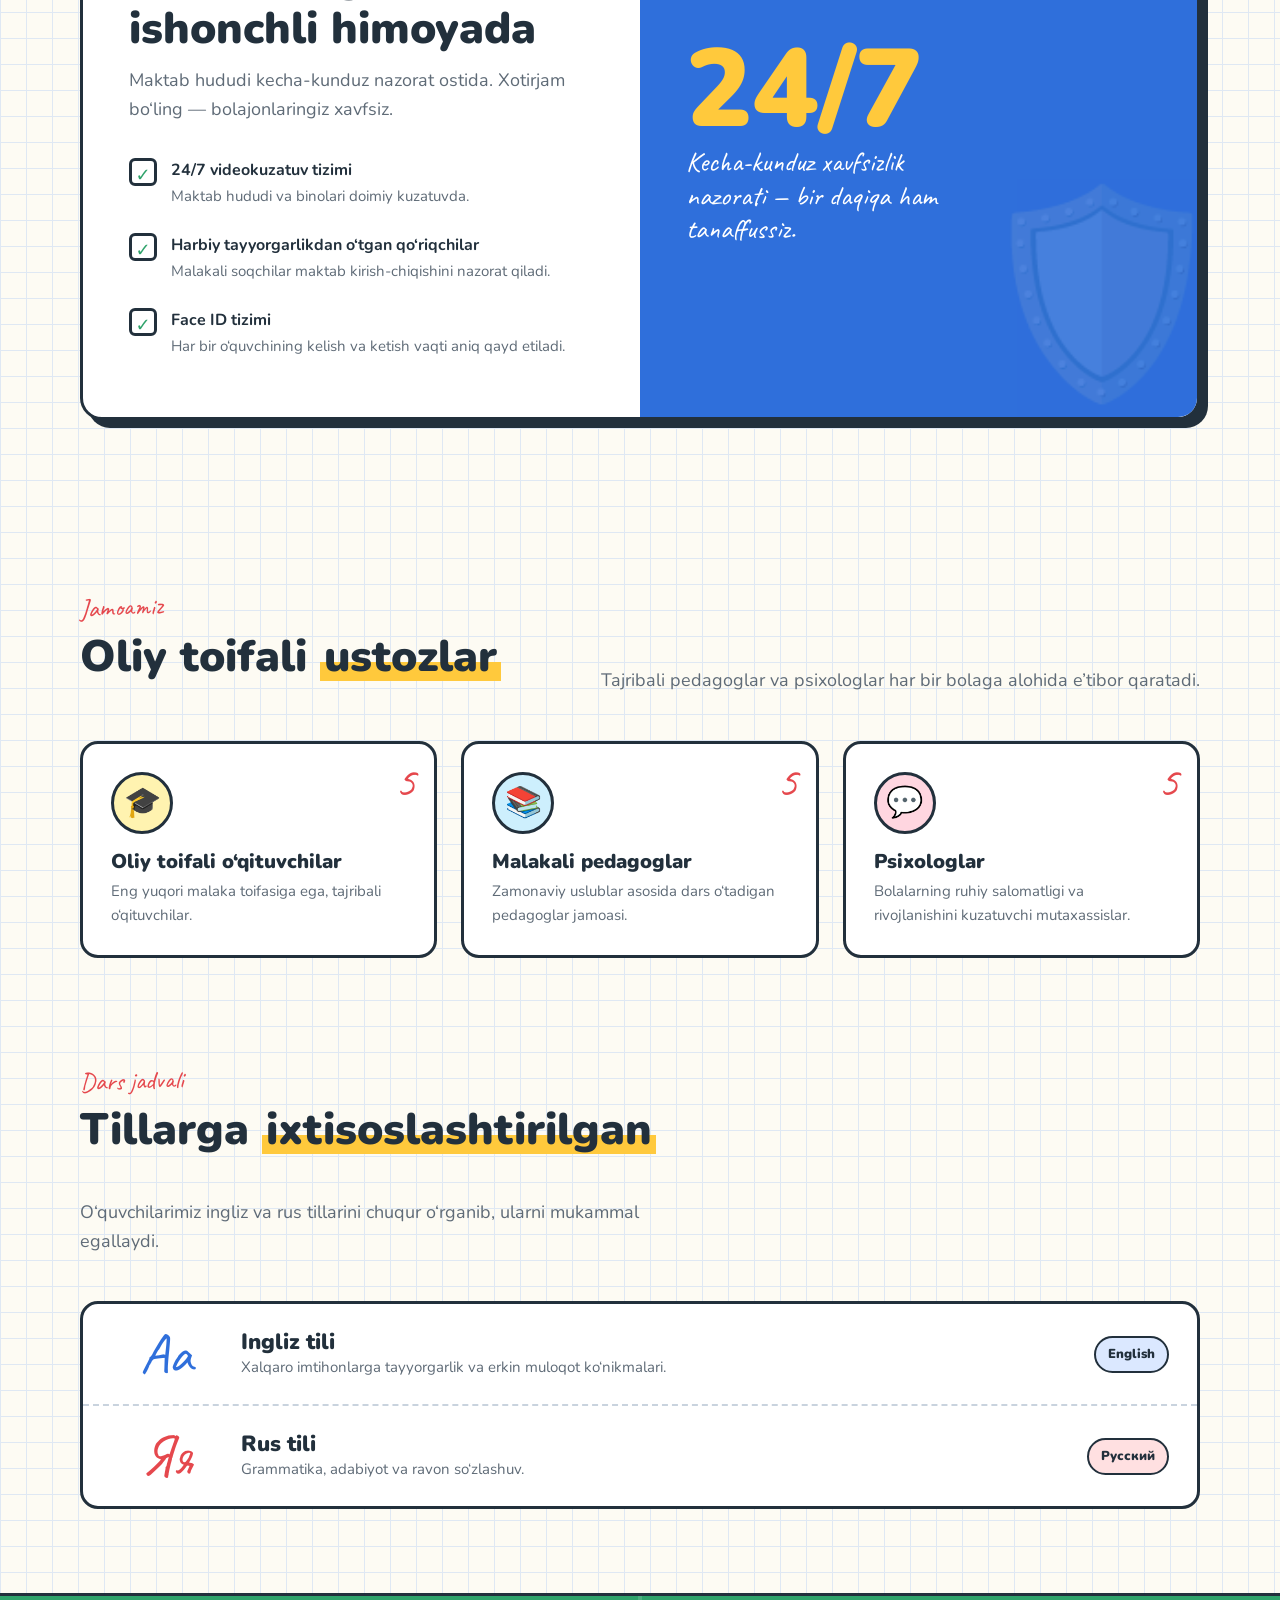
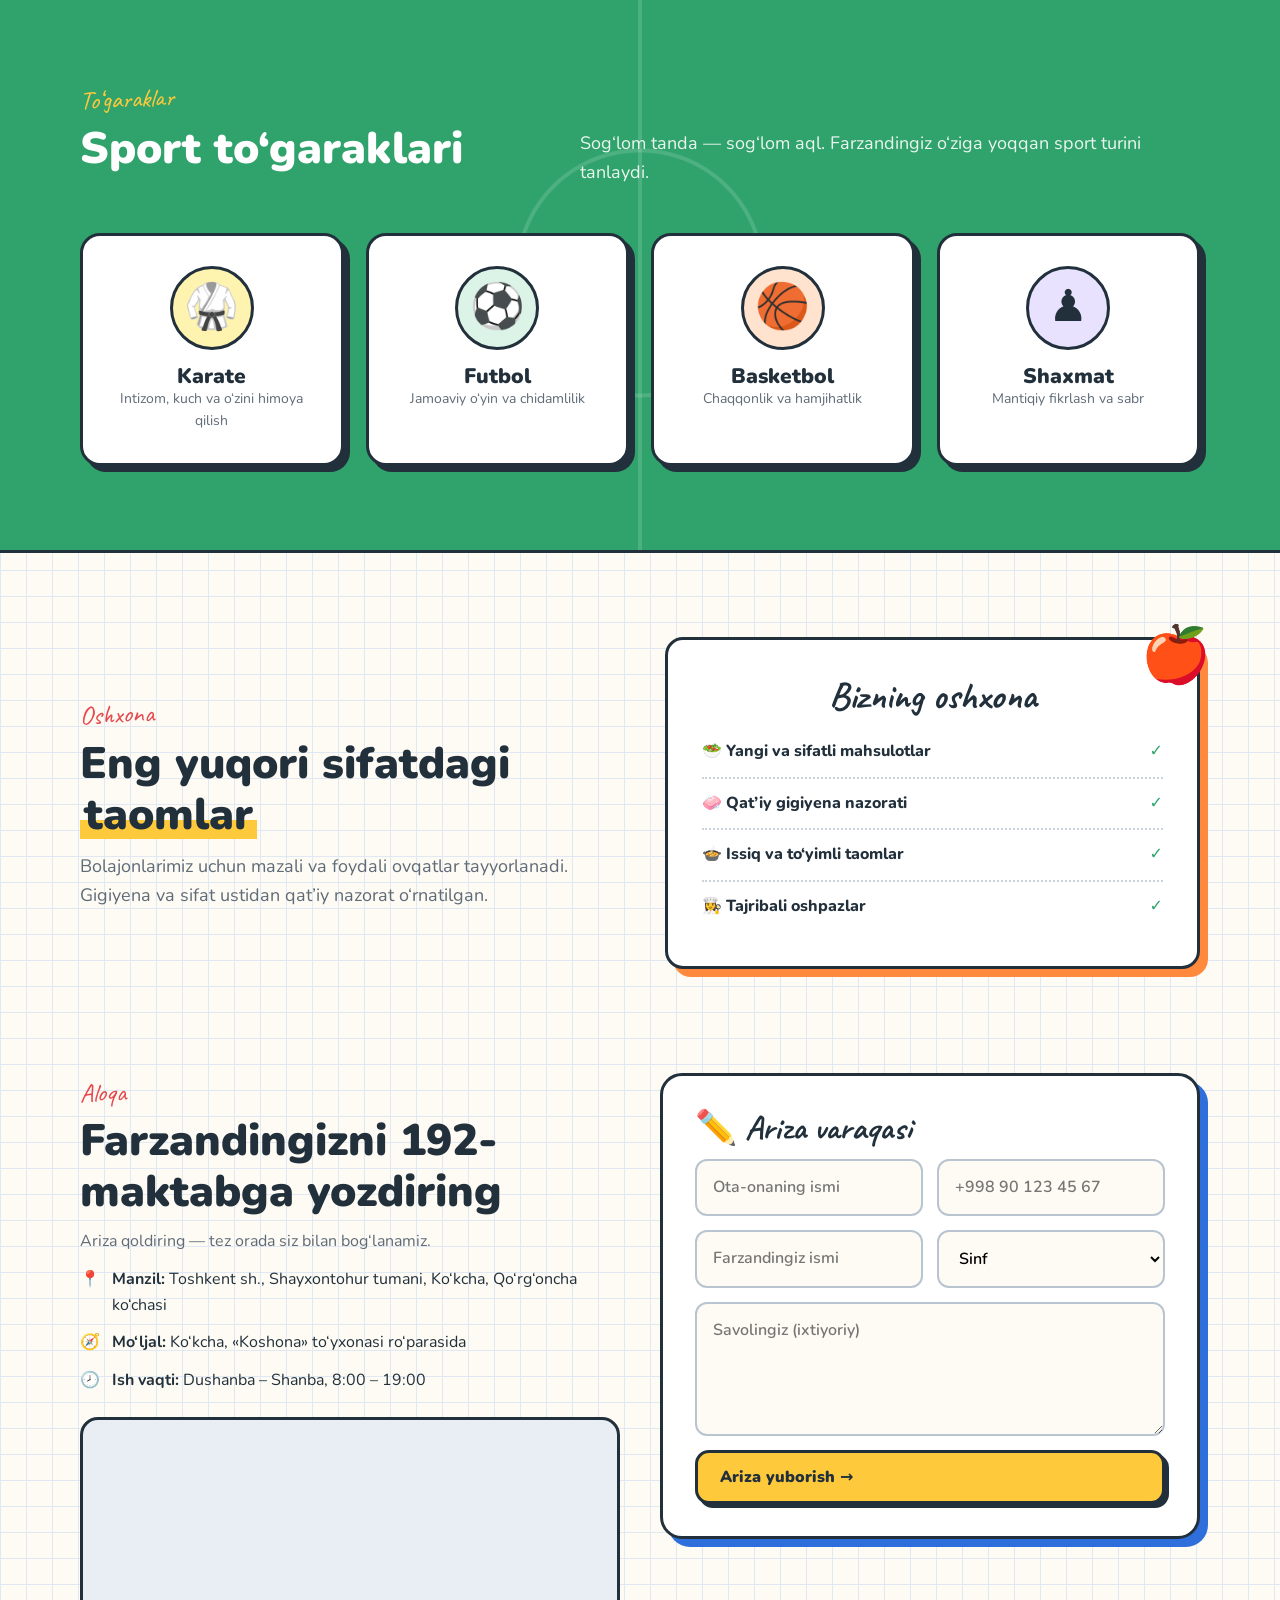
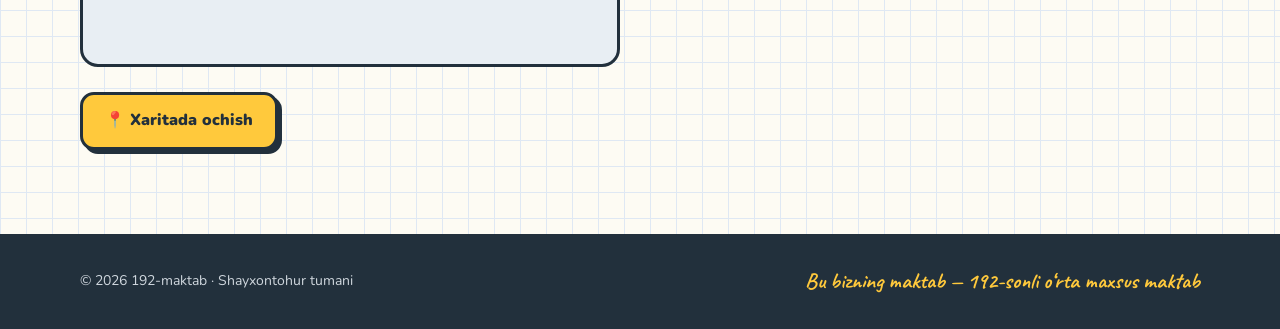
==== commit 673f1a1b: "Ish vaqti: Dushanba – Shanba, 8:00 – 19:00 Co-Authored-By: Claude Opus 5.5 <noreply@anthropic.com>" ====
--- a/index.html
+++ b/index.html
@@ -9,6 +9,11 @@
 <meta property="og:title" content="192-maktab — Shayxontohur">
 <meta property="og:description" content="Tillarga ixtisoslashtirilgan o‘rta maxsus maktab: 24/7 xavfsizlik, Face ID, oliy toifali ustozlar, sport to‘garaklari.">
 <meta property="og:type" content="website">
+<meta property="og:image" content="https://zubayrabdullayev0110-dev.github.io/192-maktab/og-image.png">
+<meta property="og:image:width" content="1200">
+<meta property="og:image:height" content="630">
+<meta name="twitter:card" content="summary_large_image">
+<script type="application/ld+json">{"@context": "https://schema.org", "@type": "School", "name": "192-maktab", "alternateName": ["Школа №192", "School No. 192"], "description": "Tillarga ixtisoslashtirilgan o‘rta maxsus maktab", "url": "https://zubayrabdullayev0110-dev.github.io/192-maktab/", "image": "https://zubayrabdullayev0110-dev.github.io/192-maktab/og-image.png", "address": {"@type": "PostalAddress", "streetAddress": "Qo‘rg‘oncha ko‘chasi, Ko‘kcha", "addressLocality": "Toshkent", "addressRegion": "Shayxontohur tumani", "addressCountry": "UZ"}, "openingHours": "Mo-Sa 08:00-19:00", "geo": {"@type": "GeoCoordinates", "latitude": 41.3265223, "longitude": 69.1990431}}</script>
 <link rel="alternate" hreflang="uz" href="https://zubayrabdullayev0110-dev.github.io/192-maktab/">
 <link rel="alternate" hreflang="ru" href="https://zubayrabdullayev0110-dev.github.io/192-maktab/ru/">
 <link rel="alternate" hreflang="en" href="https://zubayrabdullayev0110-dev.github.io/192-maktab/en/">
@@ -374,7 +379,7 @@
       <p class="lead">Ariza qoldiring — tez orada siz bilan bog‘lanamiz.</p>
       <p>📍 <span><b>Manzil:</b> Toshkent sh., Shayxontohur tumani, Ko‘kcha, Qo‘rg‘oncha ko‘chasi</span></p>
       <p>🧭 <span><b>Mo‘ljal:</b> Ko‘kcha, «Koshona» to‘yxonasi ro‘parasida</span></p>
-      <p>🕗 <span><b>Ish vaqti:</b> Dushanba – Shanba</span></p>
+      <p>🕗 <span><b>Ish vaqti:</b> Dushanba – Shanba, 8:00 – 19:00</span></p>
       <iframe class="map" title="Xarita: 192-maktab" loading="lazy" referrerpolicy="no-referrer-when-downgrade" src="https://maps.google.com/maps?q=41.3265223,69.1990431&z=17&output=embed"></iframe>
       <a class="btn btn-y" style="margin-top:16px" target="_blank" rel="noopener" href="https://www.google.com/maps/search/?api=1&query=41.3265223,69.1990431">📍 Xaritada ochish</a>
     </div>
@@ -398,7 +403,7 @@
         </div>
         <textarea name="savol" rows="4" aria-label="Savolingiz" placeholder="Savolingiz (ixtiyoriy)"></textarea>
         <button class="btn btn-y" type="submit">Ariza yuborish →</button>
-        <div class="msg" id="err">Xatolik yuz berdi. Iltimos, qayta urinib ko‘ring.</div>
+        <div class="msg" id="err">Ariza yuborilmadi. Iltimos, maktabga bevosita tashrif buyuring — manzil va xarita shu sahifada.</div>
         <div class="msg" id="thanks" role="status">Rahmat! Arizangiz qabul qilindi. Tez orada bog‘lanamiz.</div>
       </form>
     </div>
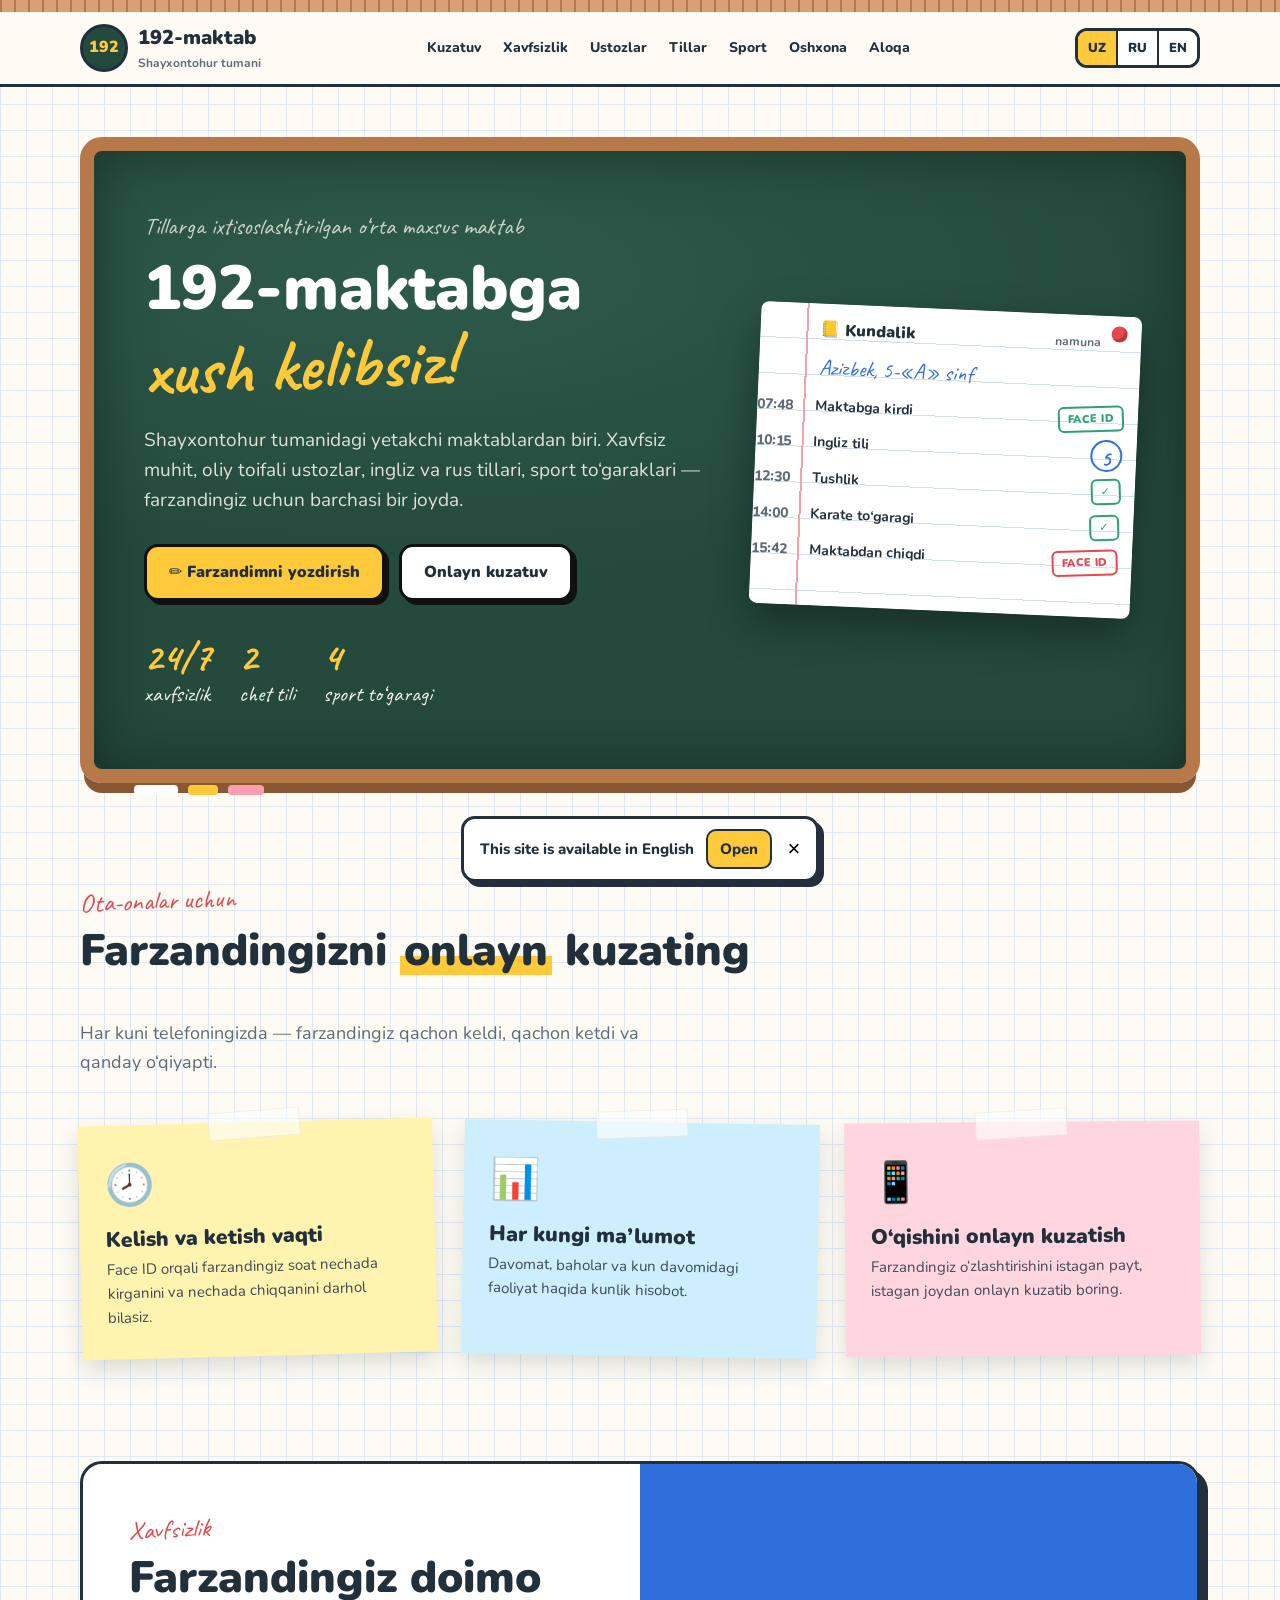
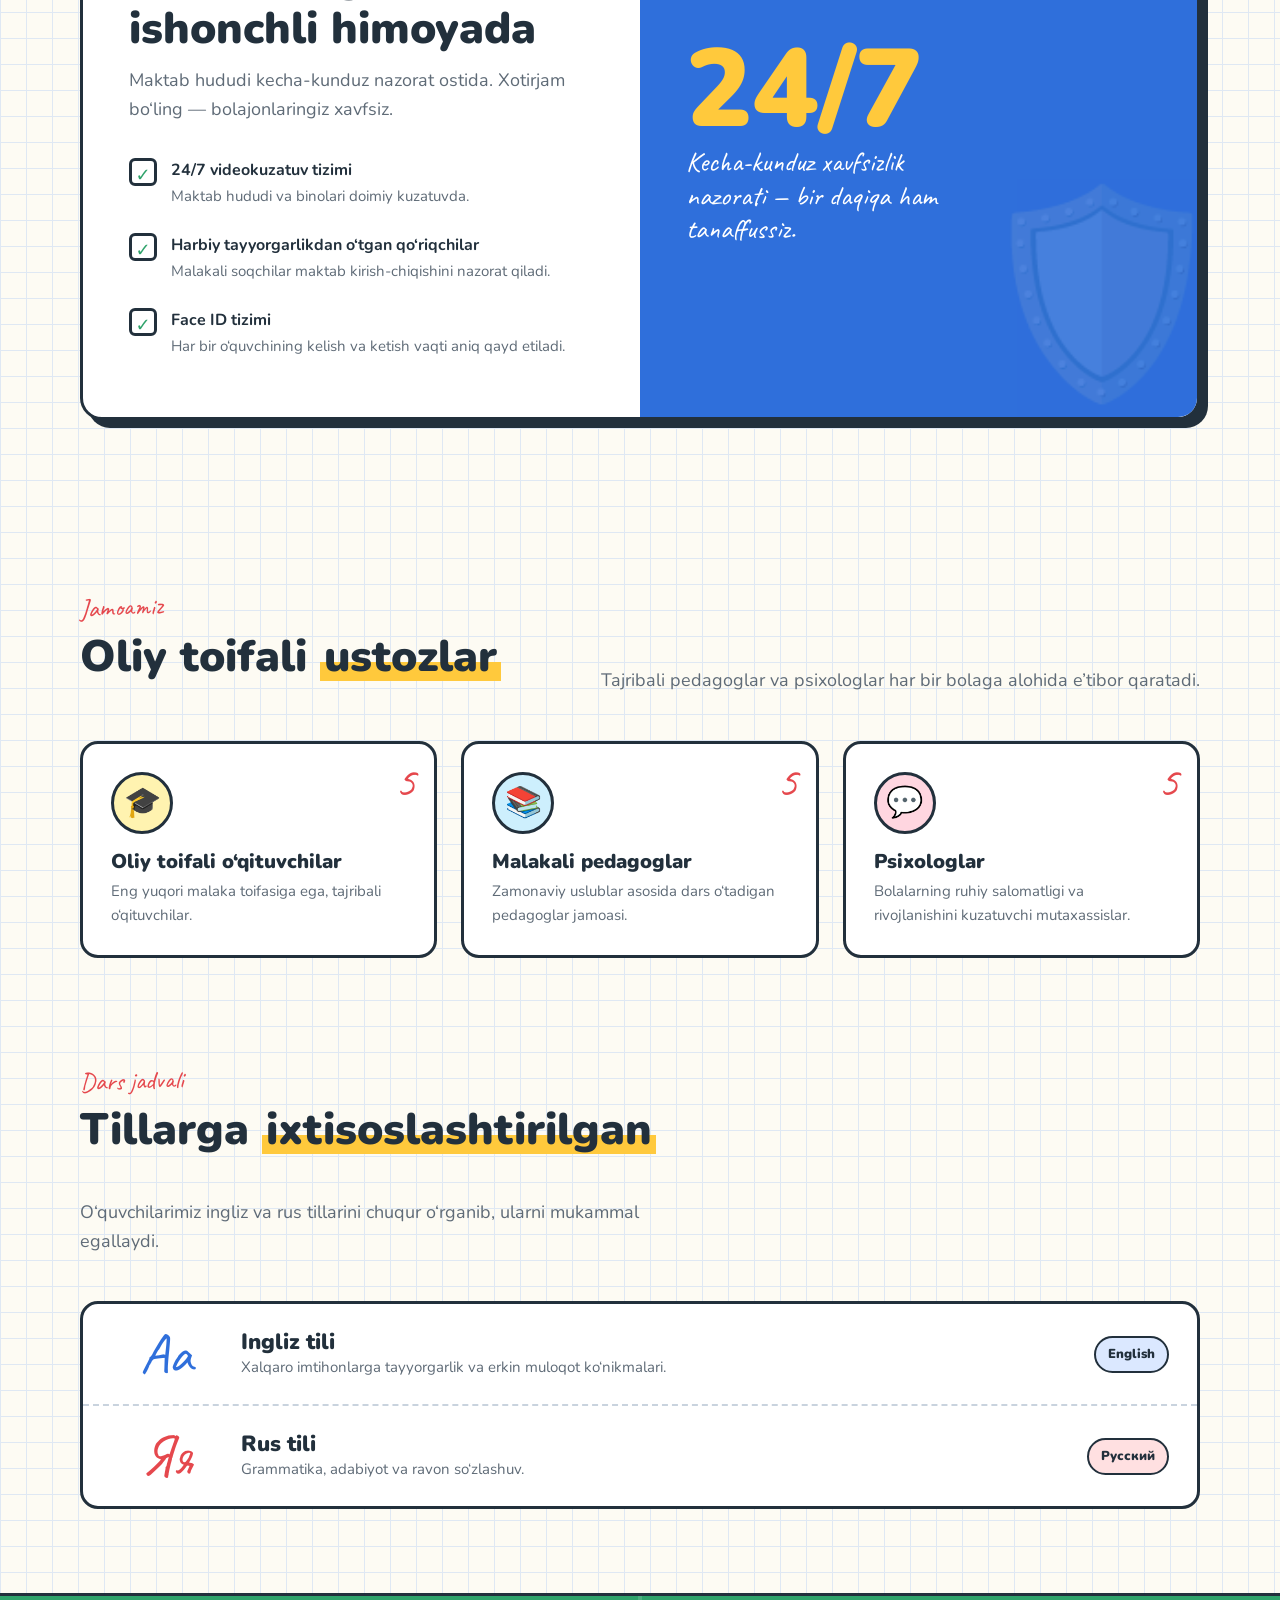
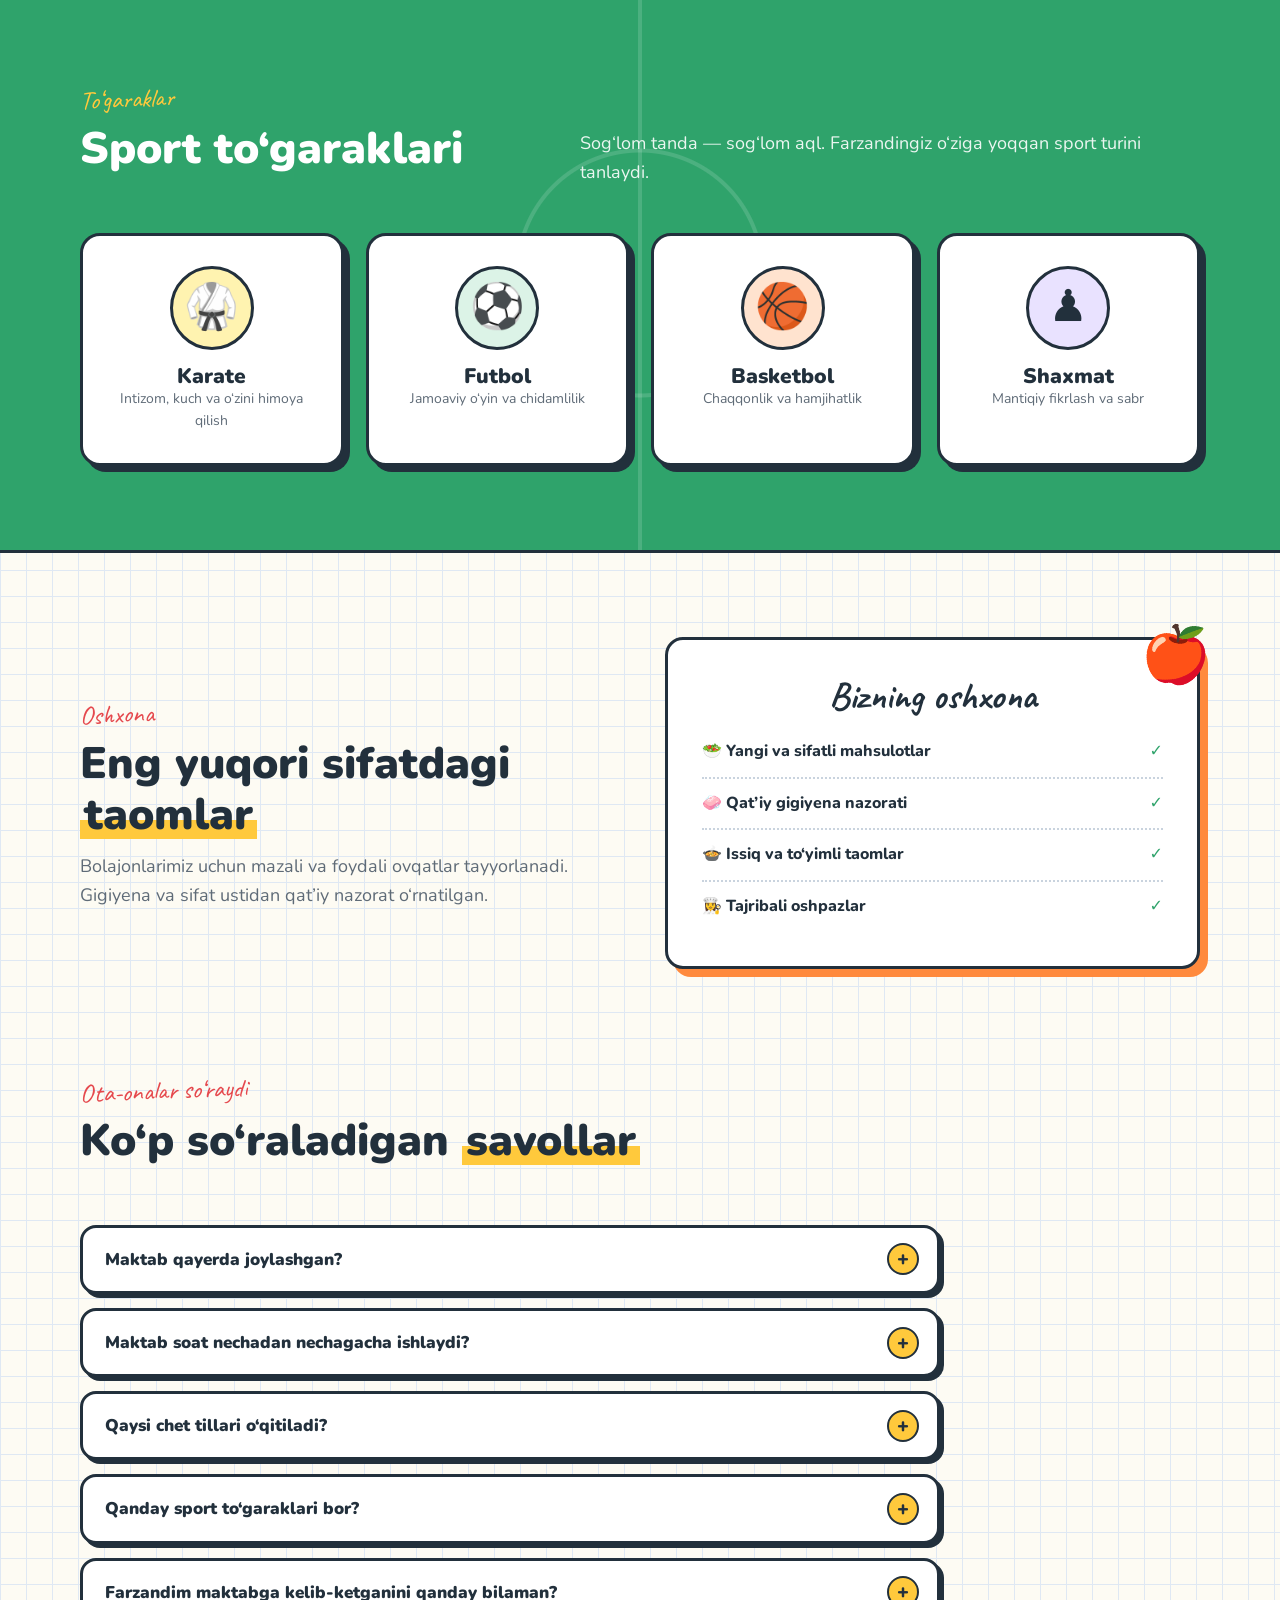
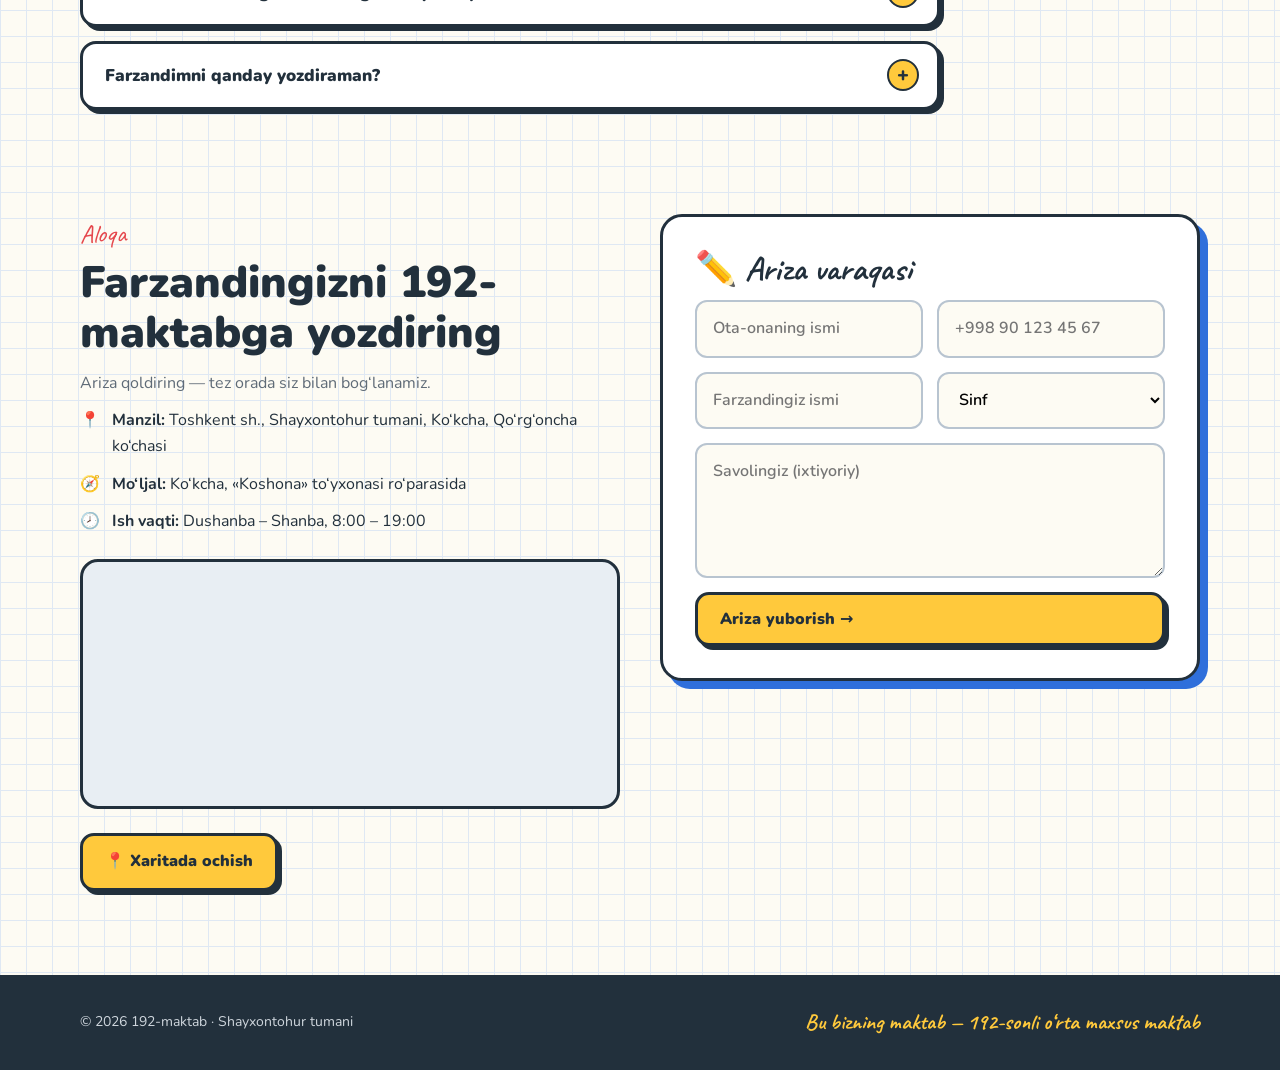
==== commit 5f2bfa11: "Ko'p so'raladigan savollar, telefonda tezkor panel, til taklifi Co-Authored-By: Claude Opus 5.5 <nor" ====
--- a/index.html
+++ b/index.html
@@ -174,6 +174,20 @@
   .sr{position:absolute;width:1px;height:1px;overflow:hidden;clip:rect(0 0 0 0)}
   .btn[disabled]{opacity:.6;cursor:wait}
 
+  /* FAQ */
+  .faq{display:grid;gap:14px;max-width:860px}
+  .faq details{background:#fff;border:3px solid var(--ink);border-radius:16px;box-shadow:4px 4px 0 var(--ink)}
+  .faq summary{cursor:pointer;list-style:none;padding:18px 56px 18px 22px;font-weight:900;font-size:17px;position:relative}
+  .faq summary::-webkit-details-marker{display:none}
+  .faq summary::after{content:"+";position:absolute;right:18px;top:50%;transform:translateY(-50%);width:28px;height:28px;border-radius:50%;background:var(--yellow);border:2px solid var(--ink);display:grid;place-items:center;font-size:20px;line-height:1}
+  .faq details[open] summary::after{content:"−"}
+  .faq details p{padding:0 22px 20px;color:var(--muted)}
+  /* Mobile quick bar */
+  .quickbar{display:none}
+  /* Language suggestion */
+  .lang-tip{position:fixed;left:12px;right:12px;margin:0 auto;width:max-content;bottom:18px;z-index:60;background:#fff;border:3px solid var(--ink);border-radius:14px;box-shadow:5px 5px 0 var(--ink);padding:10px 12px 10px 16px;display:flex;align-items:center;gap:12px;font-weight:800;font-size:15px;max-width:calc(100% - 24px)}
+  .lang-tip a{background:var(--yellow);border:2px solid var(--ink);border-radius:10px;padding:6px 12px;white-space:nowrap}
+  .lang-tip button{background:none;border:0;font-size:22px;cursor:pointer;line-height:1;padding:0 4px}
   footer{background:var(--ink);color:#cfd6dd;padding:30px 0;font-size:14px}
   footer .wrap{display:flex;justify-content:space-between;align-items:center;flex-wrap:wrap;gap:10px}
   footer .hand{font-size:22px;color:var(--yellow)}
@@ -197,6 +211,10 @@
     .nav>.btn{display:none}
   }
   @media (max-width:620px){
+    .quickbar{display:flex;position:fixed;left:0;right:0;bottom:0;z-index:55;gap:10px;padding:10px 12px calc(10px + env(safe-area-inset-bottom));background:var(--paper);border-top:3px solid var(--ink)}
+    .quickbar a{flex:1;justify-content:center;padding:12px 10px;font-size:15px}
+    body{padding-bottom:76px}
+    .lang-tip{bottom:88px}
     section{padding:60px 0}
     .board{padding:36px 22px;border-width:10px}
     .notes,.teachers,.badges,.row{grid-template-columns:1fr}
@@ -371,6 +389,22 @@
   </div>
 </section>
 
+<section id="savollar" style="padding-top:20px">
+  <div class="wrap">
+    <div class="head reveal">
+      <div><span class="tagline">Ota-onalar so‘raydi</span><h2>Ko‘p so‘raladigan <span class="mark">savollar</span></h2></div>
+    </div>
+    <div class="faq reveal">
+      <details><summary>Maktab qayerda joylashgan?</summary><p>Toshkent sh., Shayxontohur tumani, Ko‘kcha, Qo‘rg‘oncha ko‘chasi. Mo‘ljal: «Koshona» to‘yxonasi ro‘parasida.</p></details>
+      <details><summary>Maktab soat nechadan nechagacha ishlaydi?</summary><p>Dushanba – Shanba, soat 8:00 dan 19:00 gacha.</p></details>
+      <details><summary>Qaysi chet tillari o‘qitiladi?</summary><p>Ingliz va rus tillari chuqurlashtirilgan holda o‘qitiladi.</p></details>
+      <details><summary>Qanday sport to‘garaklari bor?</summary><p>Karate, futbol, basketbol va shaxmat.</p></details>
+      <details><summary>Farzandim maktabga kelib-ketganini qanday bilaman?</summary><p>Face ID tizimi har bir o‘quvchining kelish va ketish vaqtini qayd etadi. Bu ma’lumot sizga har kuni yetkaziladi.</p></details>
+      <details><summary>Farzandimni qanday yozdiraman?</summary><p>Quyidagi ariza varaqasini to‘ldiring yoki ish vaqtida maktabga bevosita tashrif buyuring.</p></details>
+    </div>
+  </div>
+</section>
+
 <section id="aloqa" style="padding-top:20px">
   <div class="wrap contact-grid">
     <div class="info reveal">
@@ -417,6 +451,11 @@
   </div>
 </footer>
 
+<nav class="quickbar" aria-label="Tezkor havolalar">
+  <a class="btn btn-w" href="https://www.google.com/maps/dir/?api=1&destination=41.3265223,69.1990431" target="_blank" rel="noopener">📍 Yo‘l ko‘rsatish</a>
+  <a class="btn btn-y" href="#aloqa">✏️ Ariza</a>
+</nav>
+
 <script>
   const io = new IntersectionObserver(es => es.forEach(e => { if (e.isIntersecting) { e.target.classList.add('show'); io.unobserve(e.target); } }), {threshold:.12});
   document.querySelectorAll('.reveal').forEach(el => io.observe(el));
@@ -433,6 +472,25 @@
     btn.disabled = false;
   });
   document.querySelectorAll('.menu a').forEach(a => a.addEventListener('click', () => { document.getElementById('menu').classList.remove('open'); document.querySelector('.burger').setAttribute('aria-expanded','false'); }));
+  (function () {
+    // Suggest the Russian/English version to visitors whose browser is set to that language (Uzbek page only).
+    if (document.documentElement.lang !== 'uz') return;
+    try { if (localStorage.getItem('langTip')) return; } catch (e) {}
+    var langs = (navigator.languages || [navigator.language || '']).map(function (l) { return (l || '').slice(0, 2).toLowerCase(); });
+    if (langs.indexOf('uz') !== -1) return;
+    var target = langs.indexOf('ru') !== -1 ? 'ru' : (langs.indexOf('en') !== -1 ? 'en' : null);
+    if (!target) return;
+    var txt = target === 'ru' ? ['Сайт есть на русском языке', 'Открыть'] : ['This site is available in English', 'Open'];
+    var tip = document.createElement('div');
+    tip.className = 'lang-tip'; tip.setAttribute('role', 'dialog'); tip.setAttribute('lang', target);
+    tip.innerHTML = '<span></span><a></a><button type="button" aria-label="×">×</button>';
+    tip.querySelector('span').textContent = txt[0];
+    var a = tip.querySelector('a'); a.textContent = txt[1]; a.href = target + '/'; a.hreflang = target;
+    function done() { try { localStorage.setItem('langTip', '1'); } catch (e) {} tip.remove(); }
+    a.addEventListener('click', function () { try { localStorage.setItem('langTip', '1'); } catch (e) {} });
+    tip.querySelector('button').addEventListener('click', done);
+    document.body.appendChild(tip);
+  })();
 </script>
 </body>
 </html>
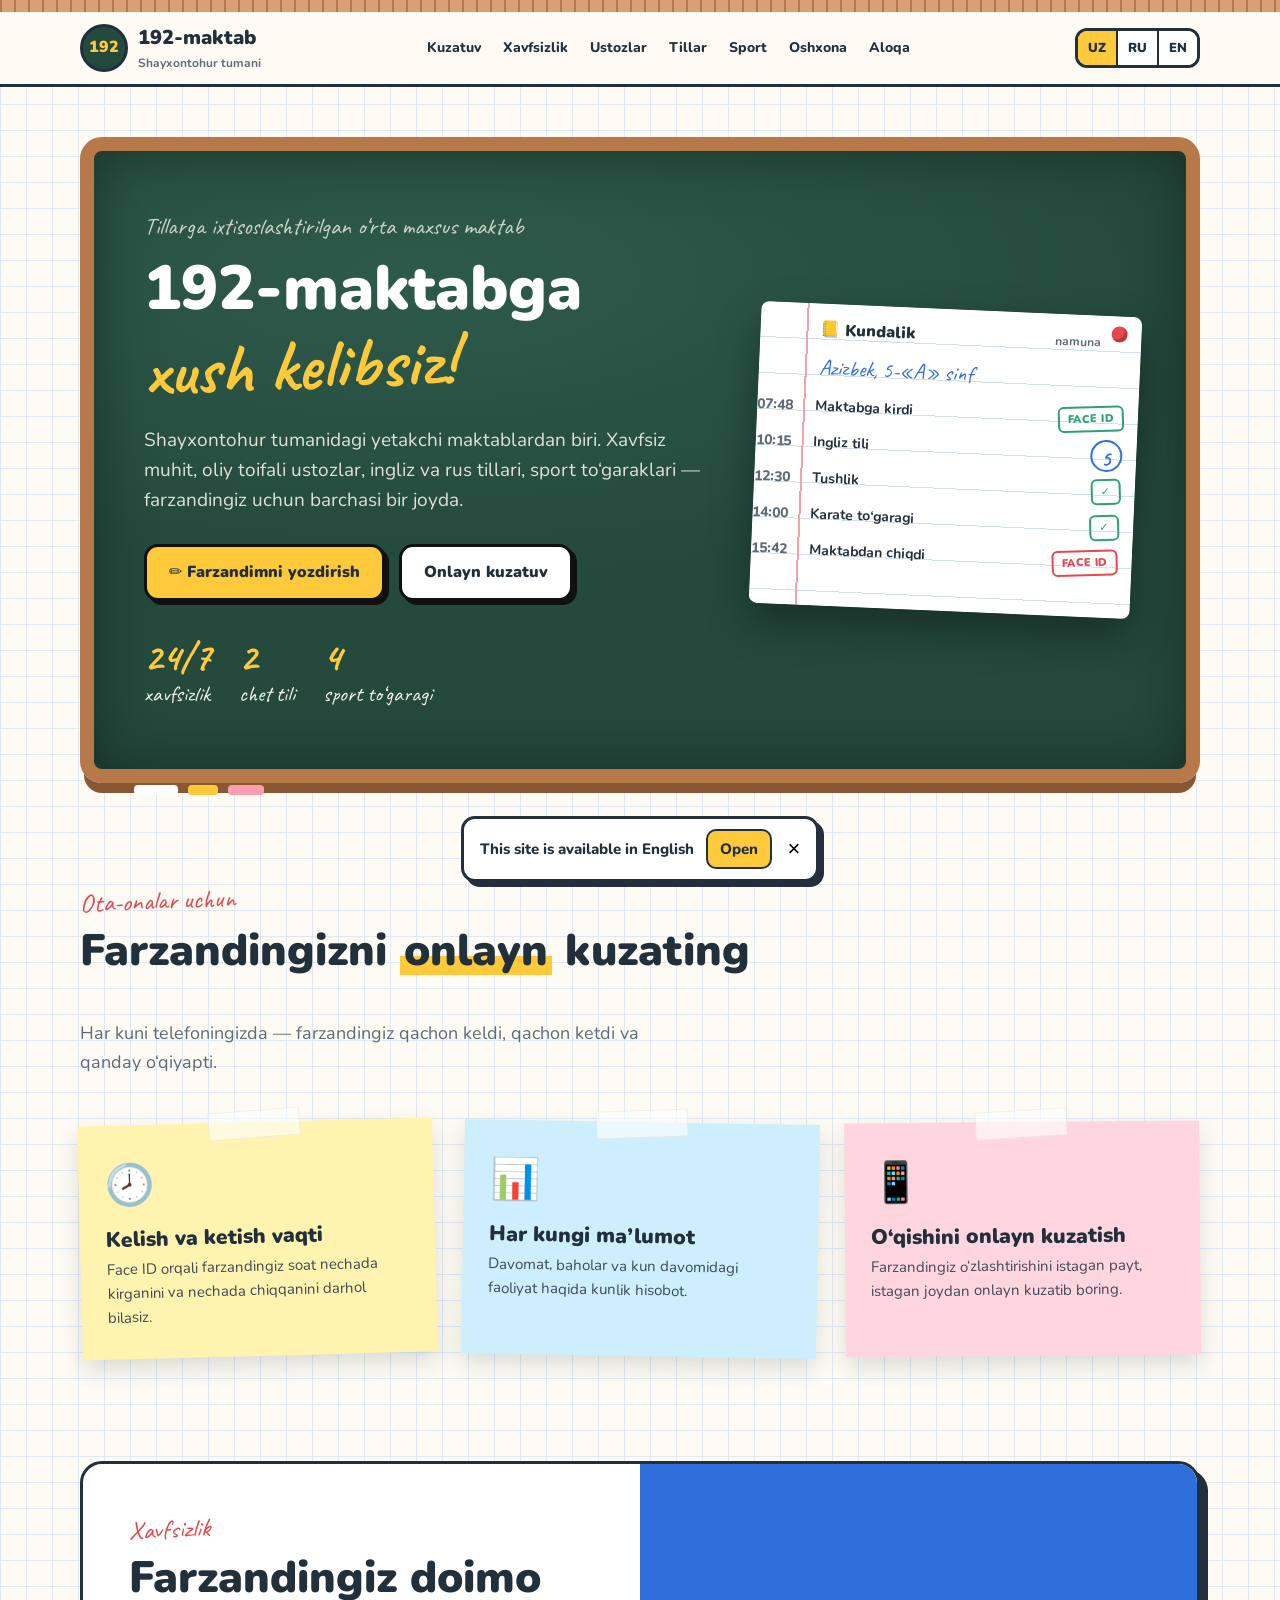
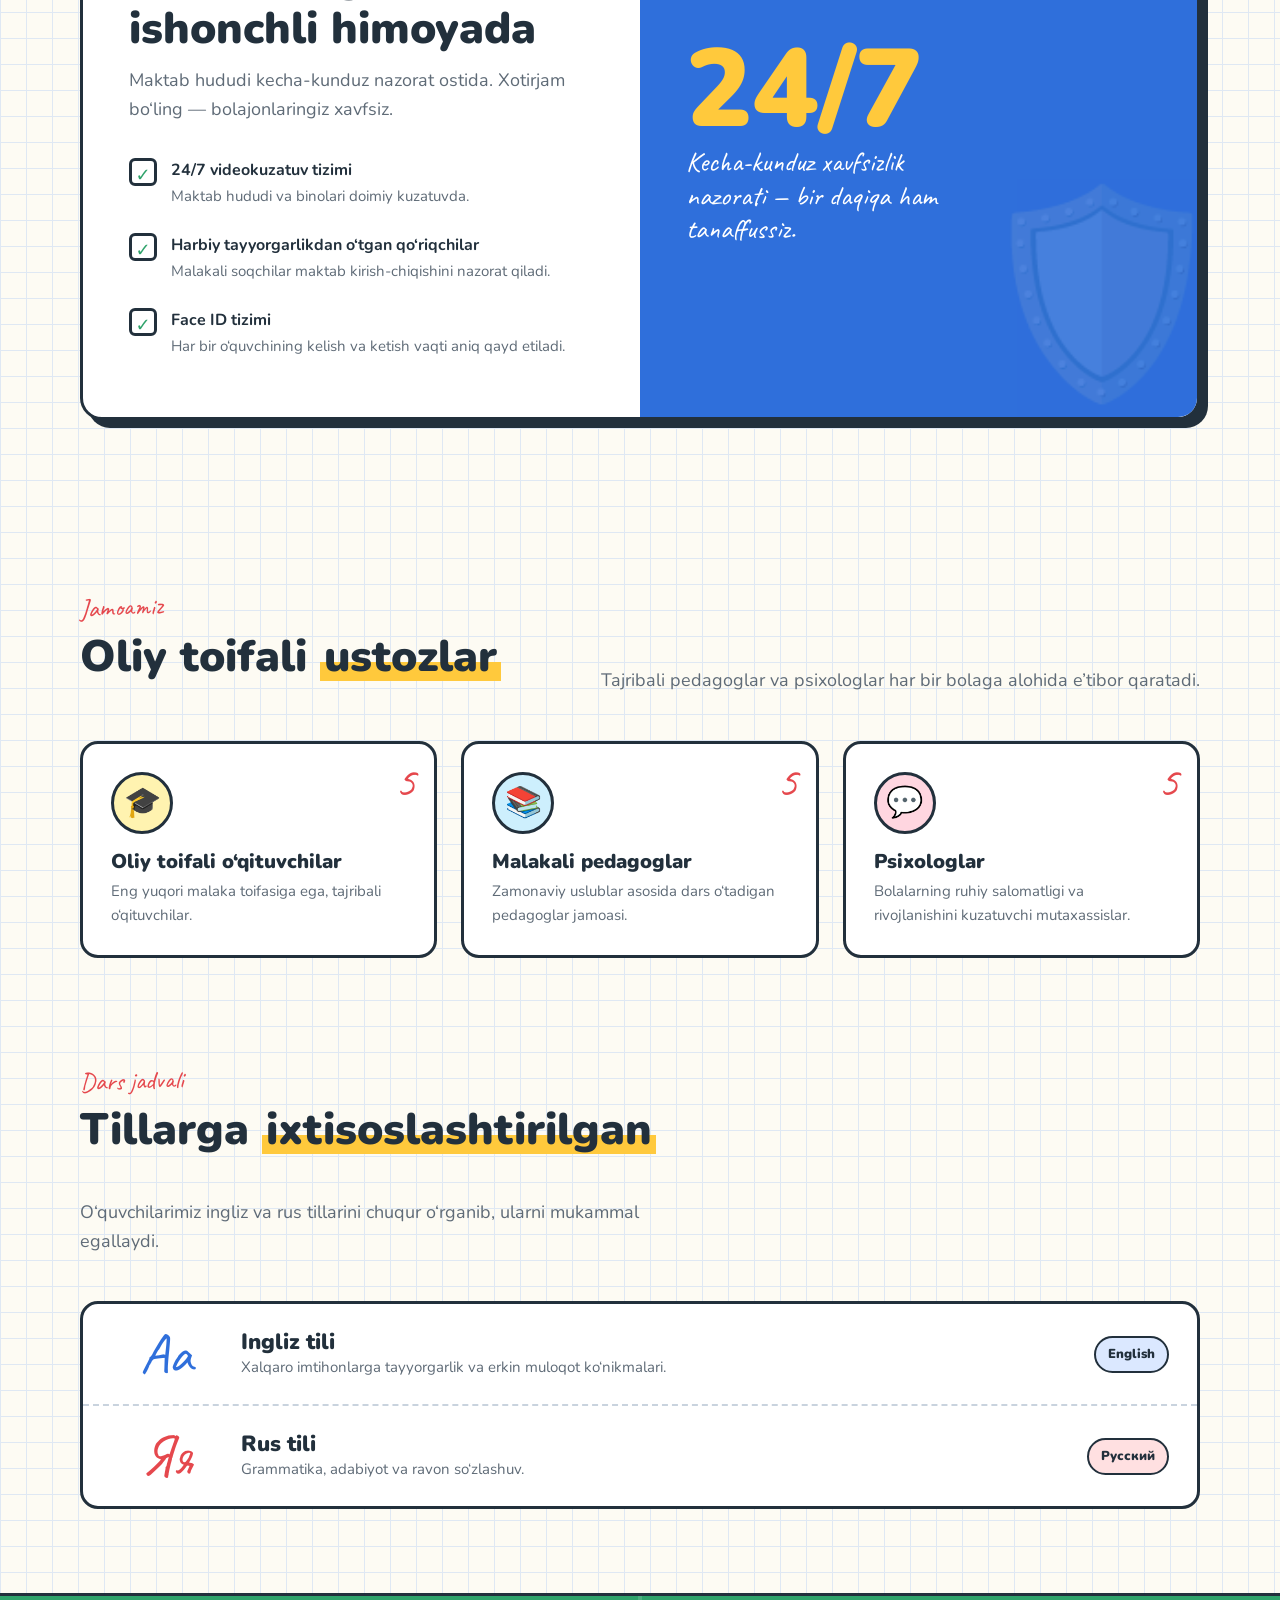
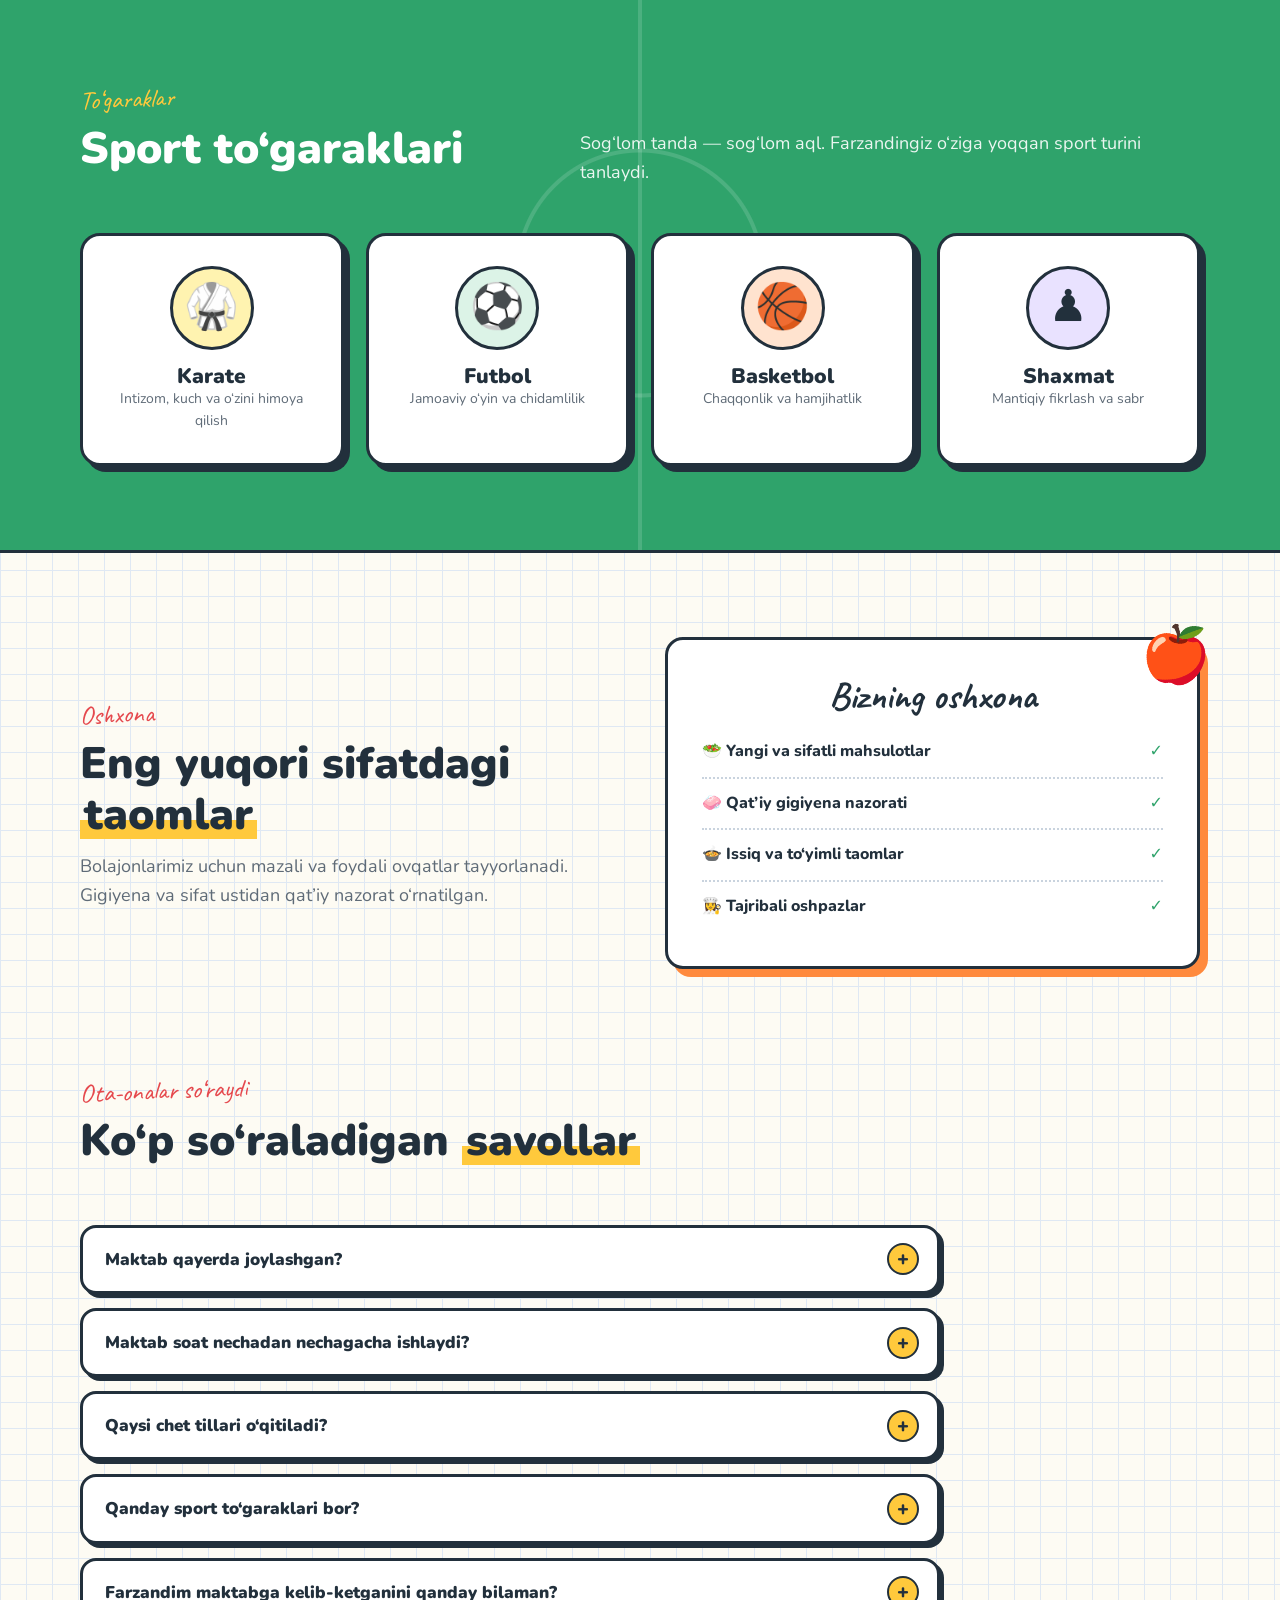
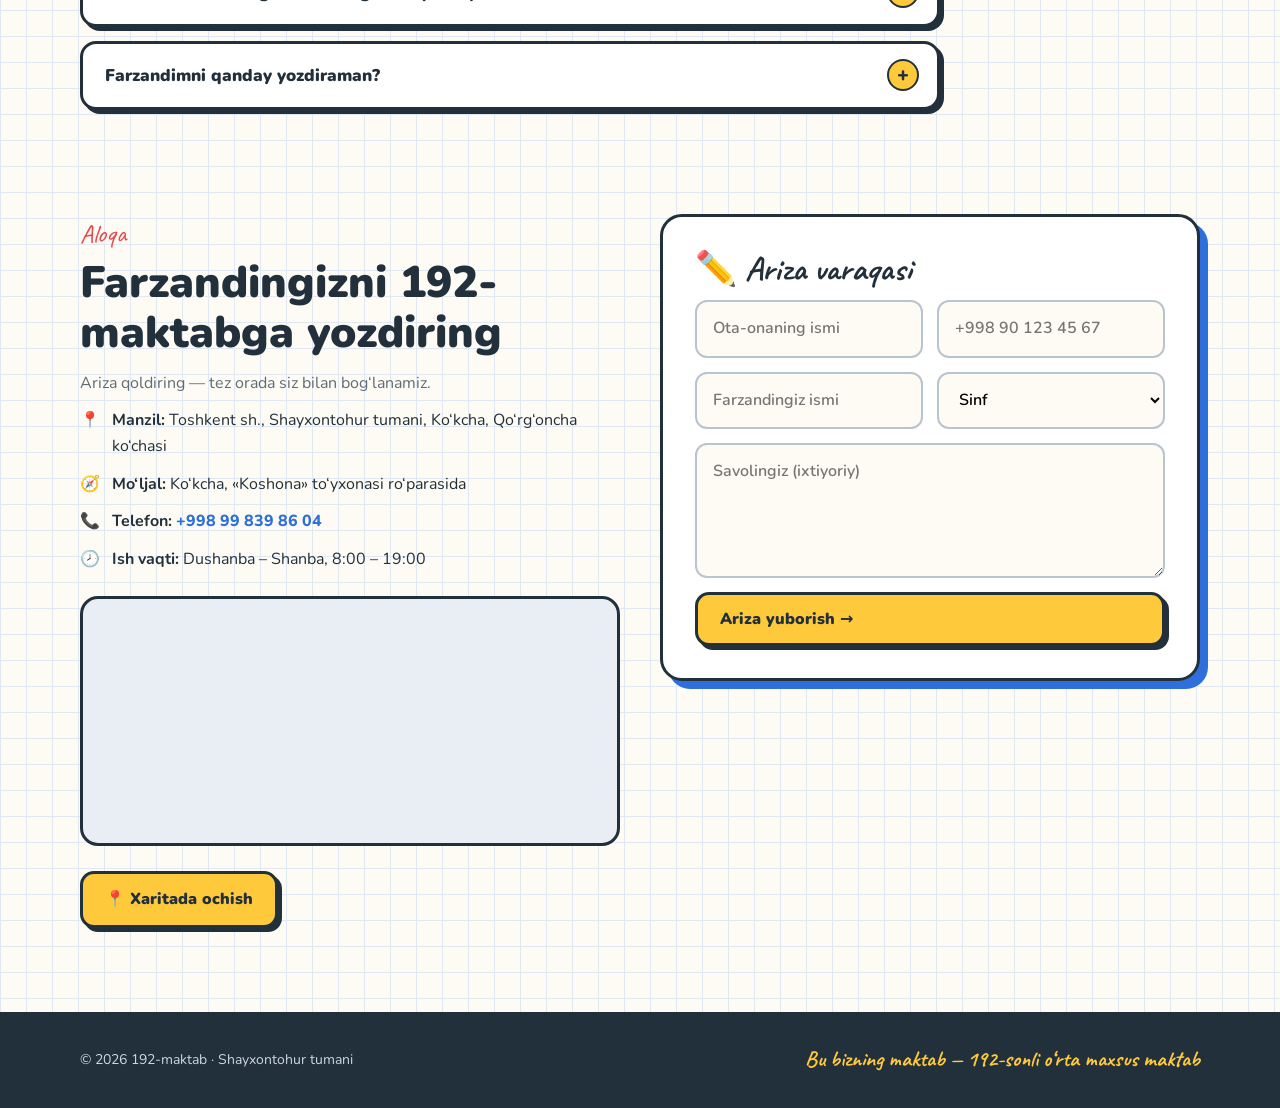
==== commit 9a982638: "Telefon raqami qo'shildi: +998 99 839 86 04 Co-Authored-By: Claude Opus 5.5 <noreply@anthropic.com>" ====
--- a/index.html
+++ b/index.html
@@ -13,7 +13,7 @@
 <meta property="og:image:width" content="1200">
 <meta property="og:image:height" content="630">
 <meta name="twitter:card" content="summary_large_image">
-<script type="application/ld+json">{"@context": "https://schema.org", "@type": "School", "name": "192-maktab", "alternateName": ["Школа №192", "School No. 192"], "description": "Tillarga ixtisoslashtirilgan o‘rta maxsus maktab", "url": "https://zubayrabdullayev0110-dev.github.io/192-maktab/", "image": "https://zubayrabdullayev0110-dev.github.io/192-maktab/og-image.png", "address": {"@type": "PostalAddress", "streetAddress": "Qo‘rg‘oncha ko‘chasi, Ko‘kcha", "addressLocality": "Toshkent", "addressRegion": "Shayxontohur tumani", "addressCountry": "UZ"}, "openingHours": "Mo-Sa 08:00-19:00", "geo": {"@type": "GeoCoordinates", "latitude": 41.3265223, "longitude": 69.1990431}}</script>
+<script type="application/ld+json">{"@context": "https://schema.org", "@type": "School", "name": "192-maktab", "alternateName": ["Школа №192", "School No. 192"], "description": "Tillarga ixtisoslashtirilgan o‘rta maxsus maktab", "url": "https://zubayrabdullayev0110-dev.github.io/192-maktab/", "image": "https://zubayrabdullayev0110-dev.github.io/192-maktab/og-image.png", "address": {"@type": "PostalAddress", "streetAddress": "Qo‘rg‘oncha ko‘chasi, Ko‘kcha", "addressLocality": "Toshkent", "addressRegion": "Shayxontohur tumani", "addressCountry": "UZ"}, "telephone": "+998998398604", "openingHours": "Mo-Sa 08:00-19:00", "geo": {"@type": "GeoCoordinates", "latitude": 41.3265223, "longitude": 69.1990431}}</script>
 <link rel="alternate" hreflang="uz" href="https://zubayrabdullayev0110-dev.github.io/192-maktab/">
 <link rel="alternate" hreflang="ru" href="https://zubayrabdullayev0110-dev.github.io/192-maktab/ru/">
 <link rel="alternate" hreflang="en" href="https://zubayrabdullayev0110-dev.github.io/192-maktab/en/">
@@ -160,6 +160,7 @@
   .apple{position:absolute;top:-30px;right:-14px;font-size:56px;transform:rotate(12deg)}
 
   .contact-grid{display:grid;grid-template-columns:1fr 1fr;gap:40px;align-items:start}
+  .info p a{font-weight:800;color:var(--blue)}
   .info p{display:flex;gap:12px;margin:12px 0;font-size:16px}
   .map{width:100%;height:250px;border:3px solid var(--ink);border-radius:18px;margin-top:12px;background:#e8eef3}
   .form-card{background:#fff;border:3px solid var(--ink);border-radius:22px;padding:32px;box-shadow:8px 8px 0 var(--blue)}
@@ -170,6 +171,7 @@
   .row{display:grid;grid-template-columns:1fr 1fr;gap:14px}
   .msg{display:none;padding:14px 16px;border-radius:12px;font-weight:800;border:2px solid currentColor}
   #thanks{color:var(--green);background:#e6f6ee}
+  #err a{color:inherit;text-decoration:underline}
   #err{color:var(--red);background:#fdecec}
   .sr{position:absolute;width:1px;height:1px;overflow:hidden;clip:rect(0 0 0 0)}
   .btn[disabled]{opacity:.6;cursor:wait}
@@ -212,7 +214,9 @@
   }
   @media (max-width:620px){
     .quickbar{display:flex;position:fixed;left:0;right:0;bottom:0;z-index:55;gap:10px;padding:10px 12px calc(10px + env(safe-area-inset-bottom));background:var(--paper);border-top:3px solid var(--ink)}
-    .quickbar a{flex:1;justify-content:center;padding:12px 10px;font-size:15px}
+    .quickbar{gap:8px}
+    .quickbar a{flex:1;justify-content:center;padding:12px 6px;font-size:14px;white-space:nowrap}
+    .quickbar a:nth-child(2){flex:1.4}
     body{padding-bottom:76px}
     .lang-tip{bottom:88px}
     section{padding:60px 0}
@@ -400,7 +404,7 @@
       <details><summary>Qaysi chet tillari o‘qitiladi?</summary><p>Ingliz va rus tillari chuqurlashtirilgan holda o‘qitiladi.</p></details>
       <details><summary>Qanday sport to‘garaklari bor?</summary><p>Karate, futbol, basketbol va shaxmat.</p></details>
       <details><summary>Farzandim maktabga kelib-ketganini qanday bilaman?</summary><p>Face ID tizimi har bir o‘quvchining kelish va ketish vaqtini qayd etadi. Bu ma’lumot sizga har kuni yetkaziladi.</p></details>
-      <details><summary>Farzandimni qanday yozdiraman?</summary><p>Quyidagi ariza varaqasini to‘ldiring yoki ish vaqtida maktabga bevosita tashrif buyuring.</p></details>
+      <details><summary>Farzandimni qanday yozdiraman?</summary><p>Quyidagi ariza varaqasini to‘ldiring, <a href="tel:+998998398604">+998 99 839 86 04</a> raqamiga qo‘ng‘iroq qiling yoki ish vaqtida maktabga tashrif buyuring.</p></details>
     </div>
   </div>
 </section>
@@ -413,6 +417,7 @@
       <p class="lead">Ariza qoldiring — tez orada siz bilan bog‘lanamiz.</p>
       <p>📍 <span><b>Manzil:</b> Toshkent sh., Shayxontohur tumani, Ko‘kcha, Qo‘rg‘oncha ko‘chasi</span></p>
       <p>🧭 <span><b>Mo‘ljal:</b> Ko‘kcha, «Koshona» to‘yxonasi ro‘parasida</span></p>
+      <p>📞 <span><b>Telefon:</b> <a href="tel:+998998398604">+998 99 839 86 04</a></span></p>
       <p>🕗 <span><b>Ish vaqti:</b> Dushanba – Shanba, 8:00 – 19:00</span></p>
       <iframe class="map" title="Xarita: 192-maktab" loading="lazy" referrerpolicy="no-referrer-when-downgrade" src="https://maps.google.com/maps?q=41.3265223,69.1990431&z=17&output=embed"></iframe>
       <a class="btn btn-y" style="margin-top:16px" target="_blank" rel="noopener" href="https://www.google.com/maps/search/?api=1&query=41.3265223,69.1990431">📍 Xaritada ochish</a>
@@ -437,7 +442,7 @@
         </div>
         <textarea name="savol" rows="4" aria-label="Savolingiz" placeholder="Savolingiz (ixtiyoriy)"></textarea>
         <button class="btn btn-y" type="submit">Ariza yuborish →</button>
-        <div class="msg" id="err">Ariza yuborilmadi. Iltimos, maktabga bevosita tashrif buyuring — manzil va xarita shu sahifada.</div>
+        <div class="msg" id="err">Ariza yuborilmadi. Iltimos, <a href="tel:+998998398604">+998 99 839 86 04</a> raqamiga qo‘ng‘iroq qiling.</div>
         <div class="msg" id="thanks" role="status">Rahmat! Arizangiz qabul qilindi. Tez orada bog‘lanamiz.</div>
       </form>
     </div>
@@ -452,7 +457,8 @@
 </footer>
 
 <nav class="quickbar" aria-label="Tezkor havolalar">
-  <a class="btn btn-w" href="https://www.google.com/maps/dir/?api=1&destination=41.3265223,69.1990431" target="_blank" rel="noopener">📍 Yo‘l ko‘rsatish</a>
+  <a class="btn btn-w" href="https://www.google.com/maps/dir/?api=1&destination=41.3265223,69.1990431" target="_blank" rel="noopener">📍 Yo‘l</a>
+  <a class="btn btn-w" href="tel:+998998398604">📞 Qo‘ng‘iroq</a>
   <a class="btn btn-y" href="#aloqa">✏️ Ariza</a>
 </nav>
 
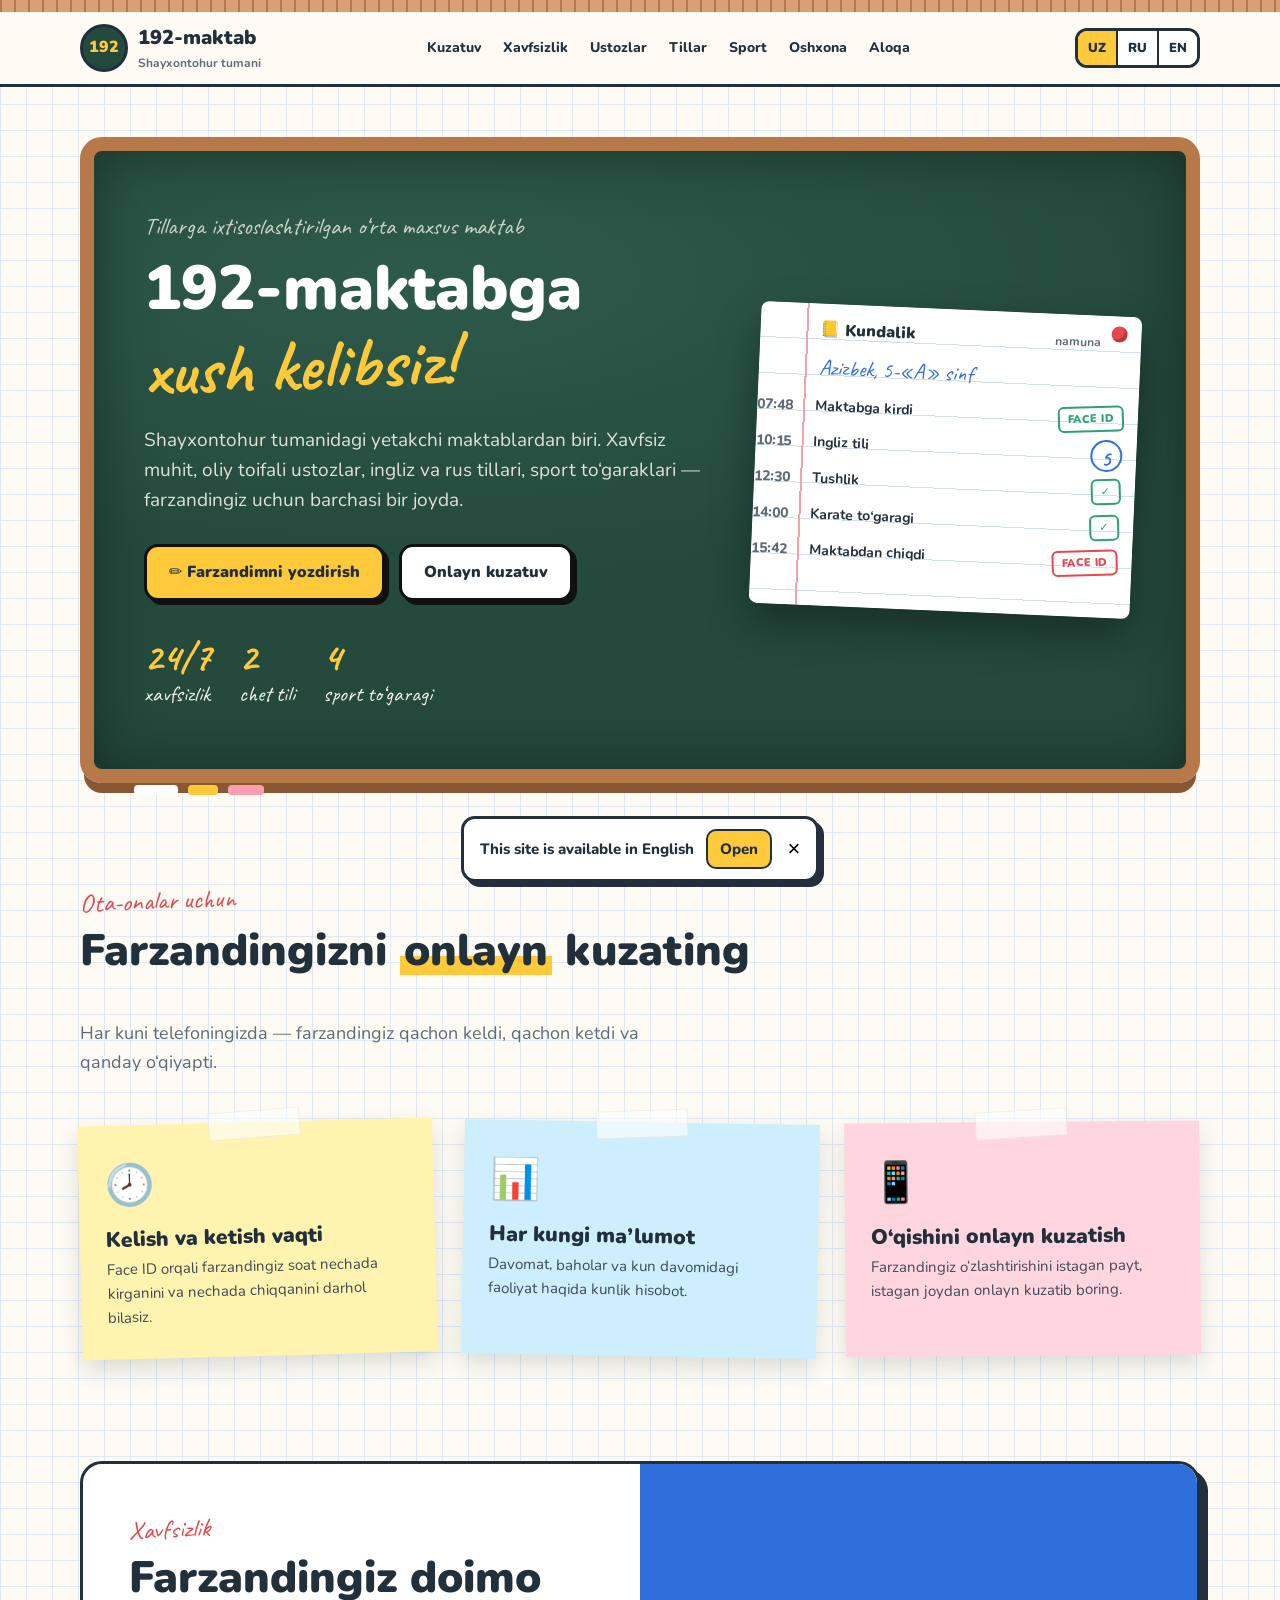
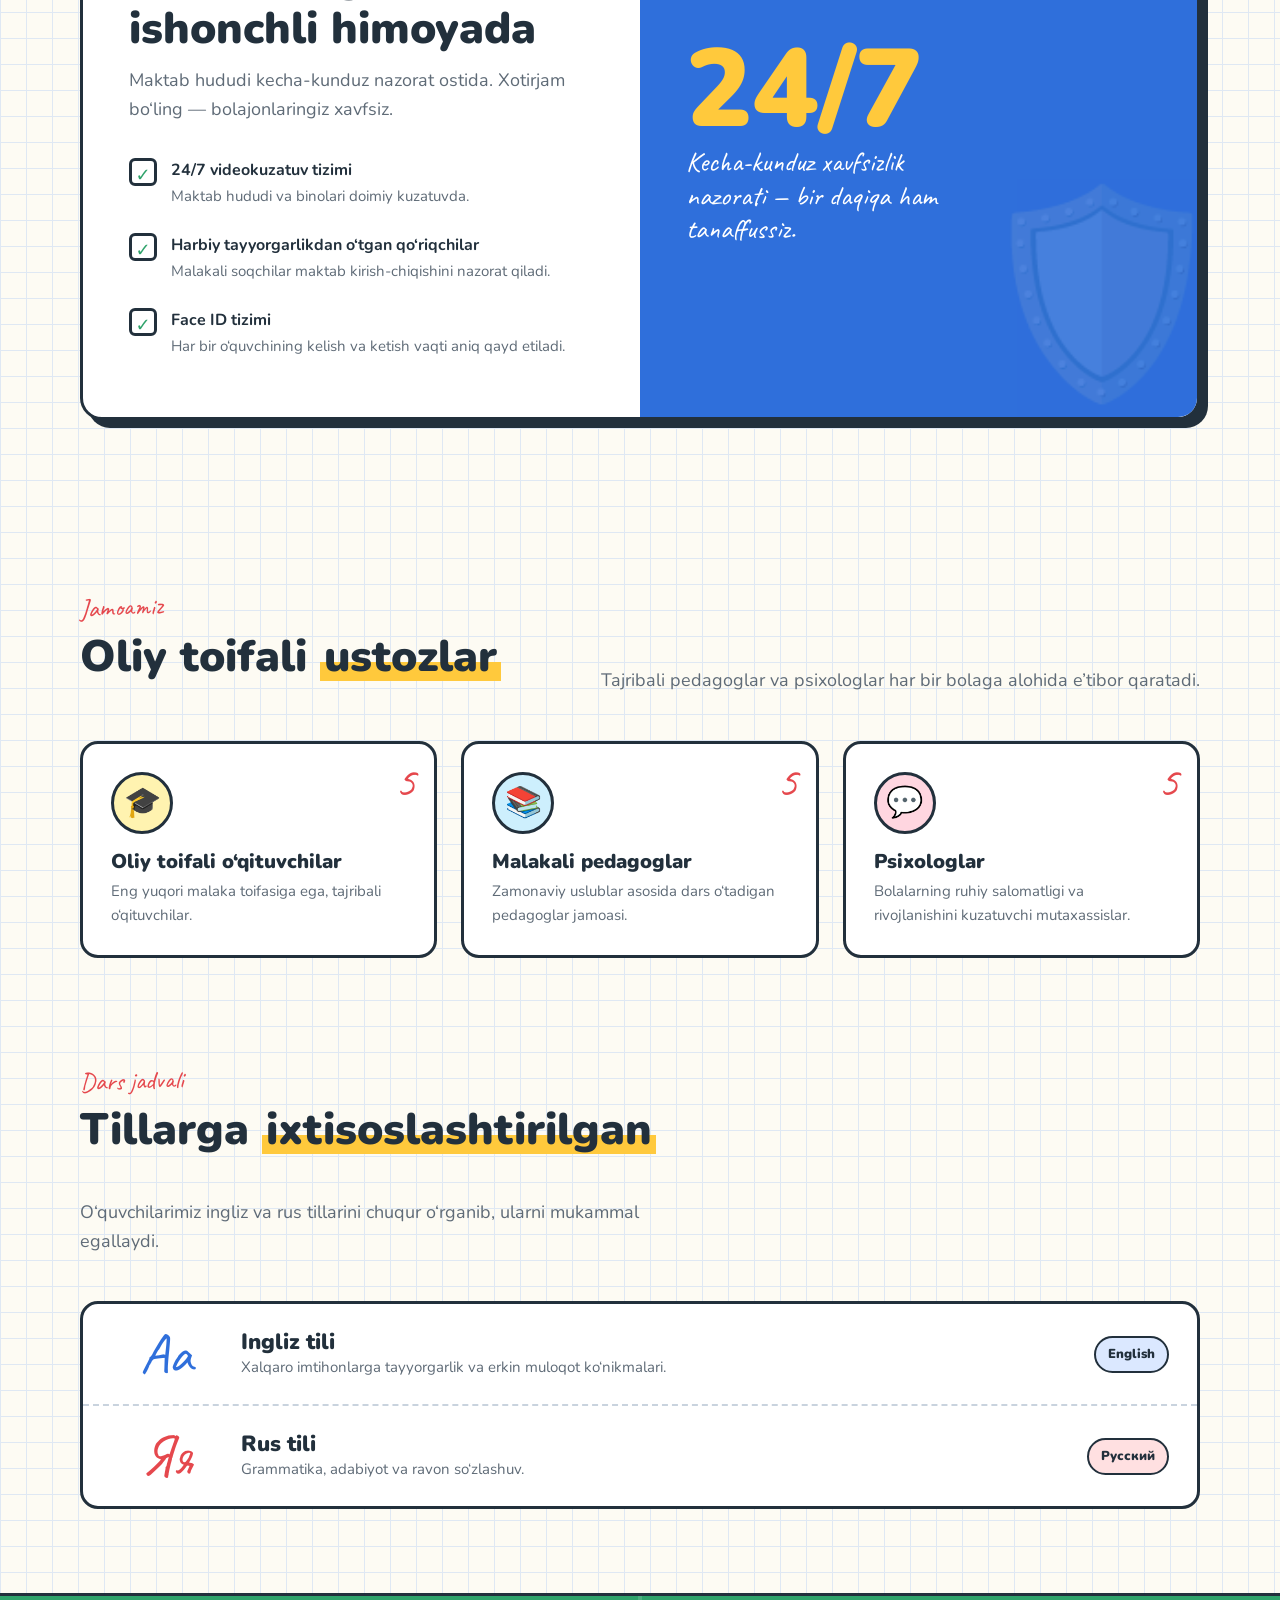
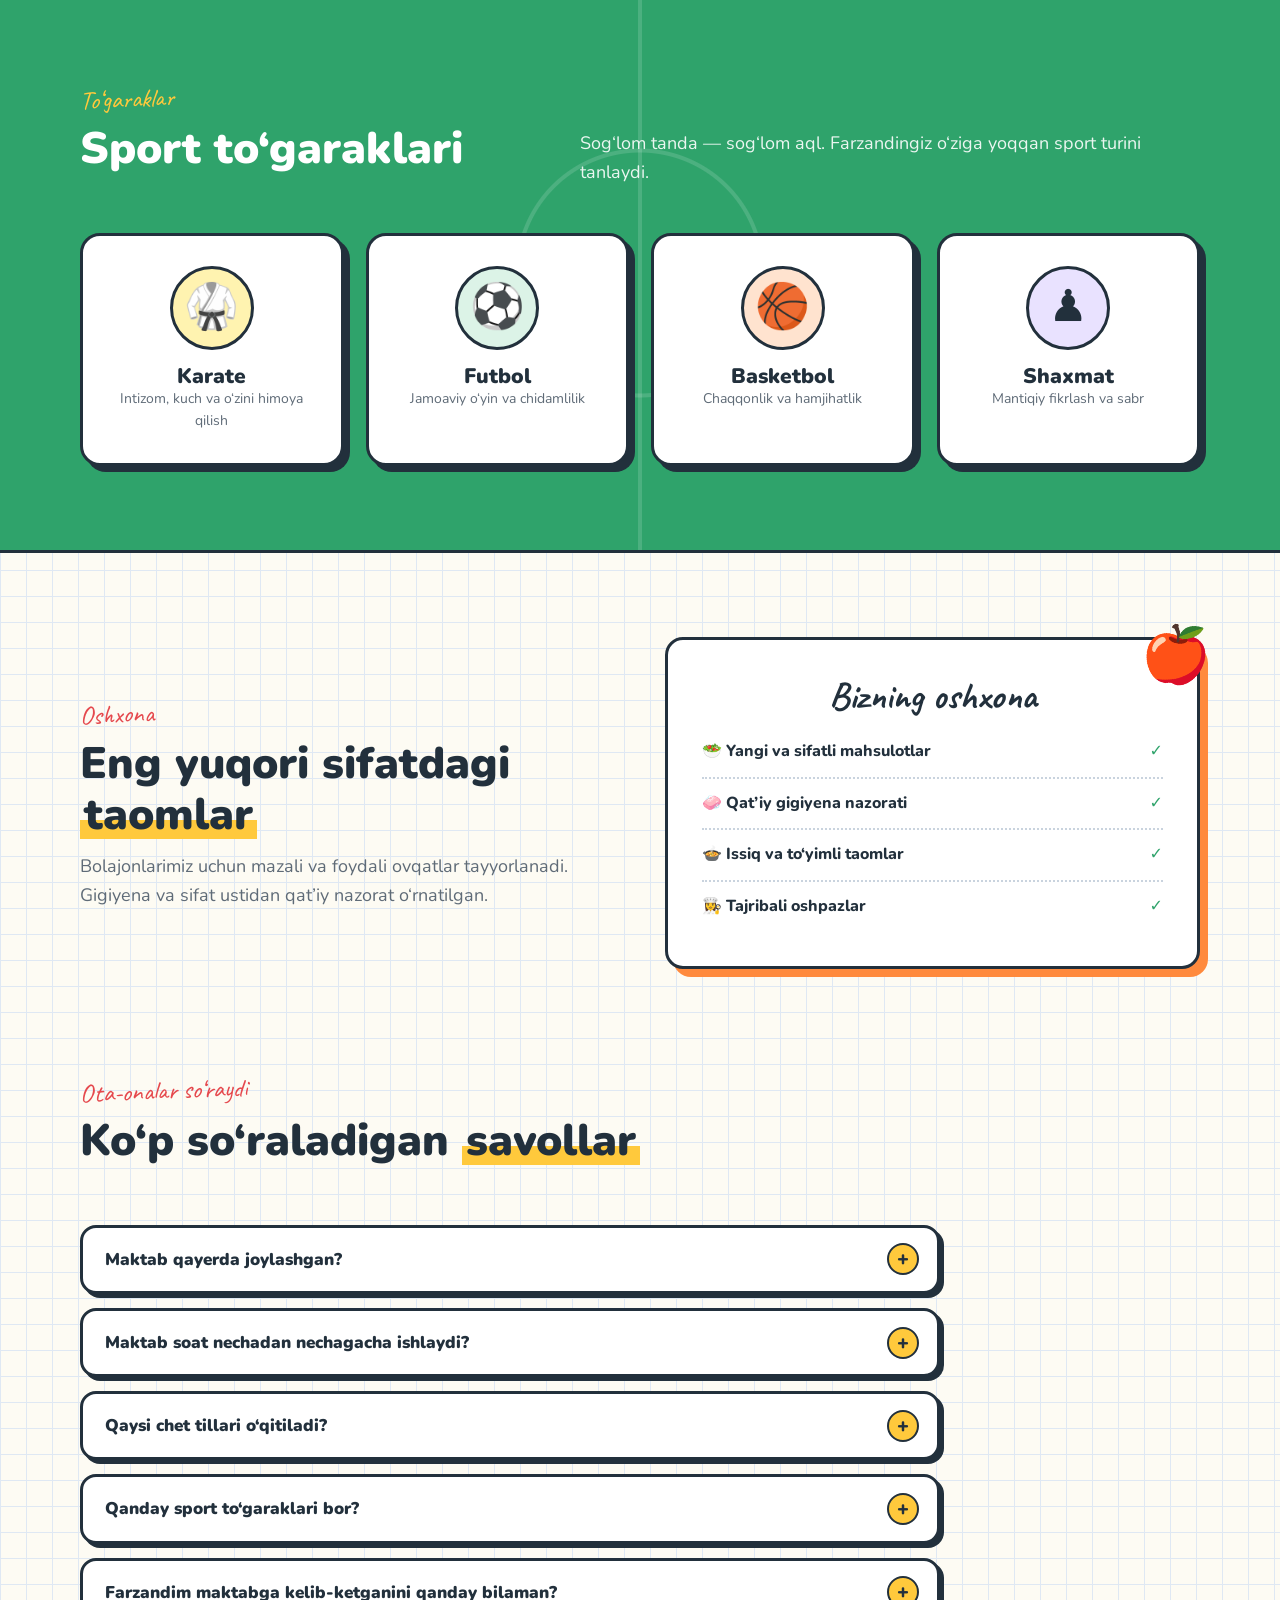
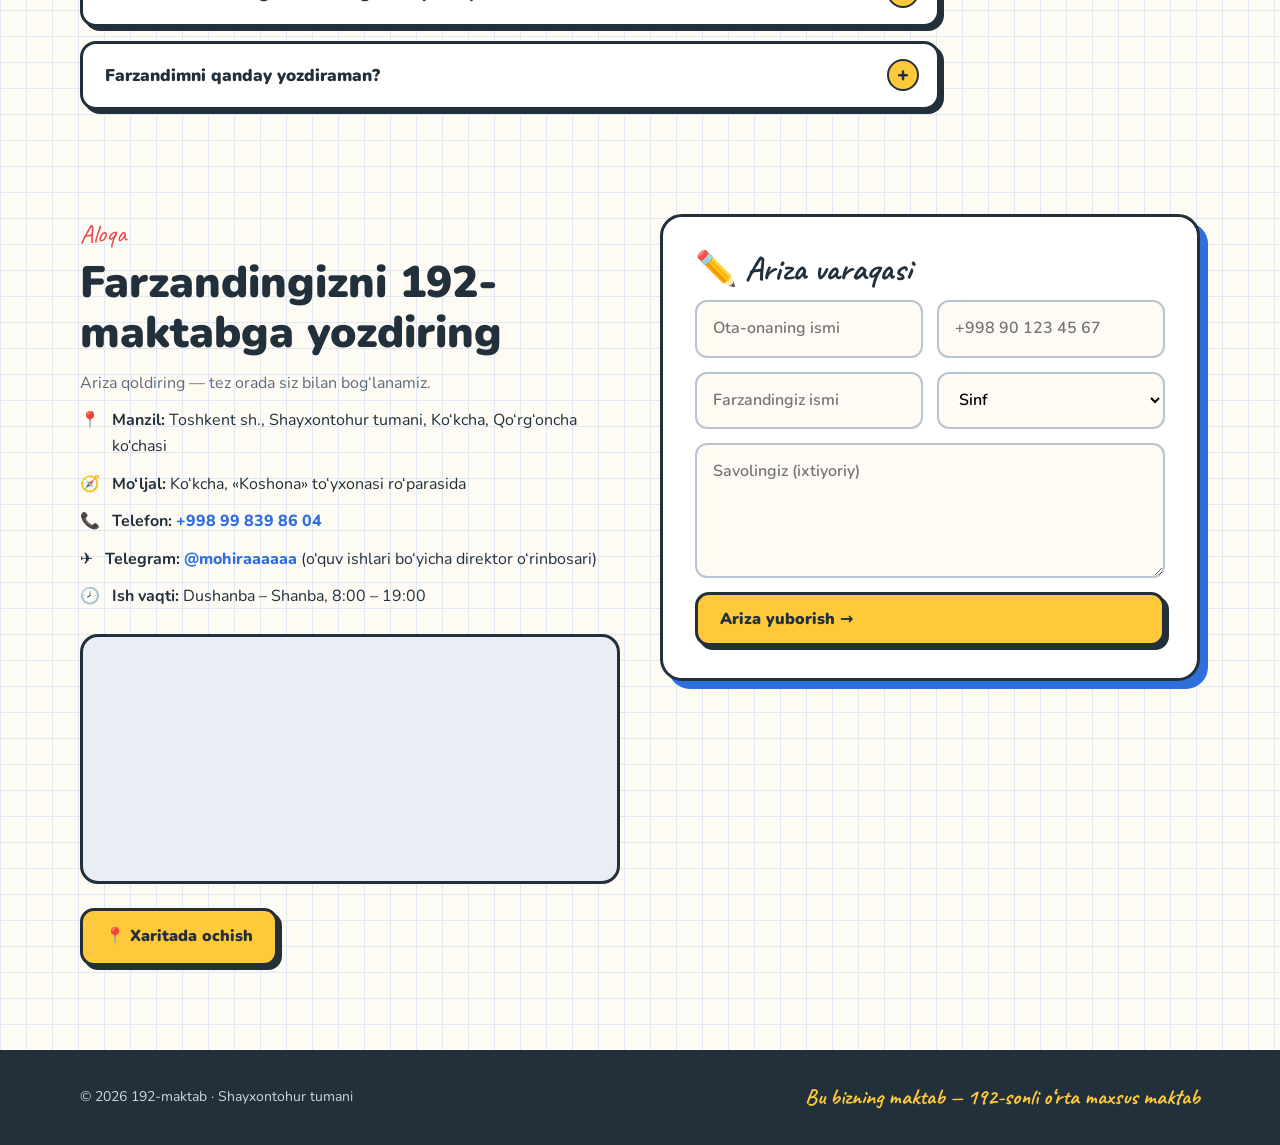
==== commit 0f17dfb6: "Telegram tugmasi qo'shildi (zavuch: @mohiraaaaaa) Co-Authored-By: Claude Opus 5.5 <noreply@anthropic" ====
--- a/index.html
+++ b/index.html
@@ -216,7 +216,7 @@
     .quickbar{display:flex;position:fixed;left:0;right:0;bottom:0;z-index:55;gap:10px;padding:10px 12px calc(10px + env(safe-area-inset-bottom));background:var(--paper);border-top:3px solid var(--ink)}
     .quickbar{gap:8px}
     .quickbar a{flex:1;justify-content:center;padding:12px 6px;font-size:14px;white-space:nowrap}
-    .quickbar a:nth-child(2){flex:1.4}
+    .quickbar a:nth-child(2){flex:1.2}
     body{padding-bottom:76px}
     .lang-tip{bottom:88px}
     section{padding:60px 0}
@@ -418,6 +418,7 @@
       <p>📍 <span><b>Manzil:</b> Toshkent sh., Shayxontohur tumani, Ko‘kcha, Qo‘rg‘oncha ko‘chasi</span></p>
       <p>🧭 <span><b>Mo‘ljal:</b> Ko‘kcha, «Koshona» to‘yxonasi ro‘parasida</span></p>
       <p>📞 <span><b>Telefon:</b> <a href="tel:+998998398604">+998 99 839 86 04</a></span></p>
+      <p>✈️ <span><b>Telegram:</b> <a href="https://t.me/mohiraaaaaa" target="_blank" rel="noopener">@mohiraaaaaa</a> (o‘quv ishlari bo‘yicha direktor o‘rinbosari)</span></p>
       <p>🕗 <span><b>Ish vaqti:</b> Dushanba – Shanba, 8:00 – 19:00</span></p>
       <iframe class="map" title="Xarita: 192-maktab" loading="lazy" referrerpolicy="no-referrer-when-downgrade" src="https://maps.google.com/maps?q=41.3265223,69.1990431&z=17&output=embed"></iframe>
       <a class="btn btn-y" style="margin-top:16px" target="_blank" rel="noopener" href="https://www.google.com/maps/search/?api=1&query=41.3265223,69.1990431">📍 Xaritada ochish</a>
@@ -457,8 +458,8 @@
 </footer>
 
 <nav class="quickbar" aria-label="Tezkor havolalar">
-  <a class="btn btn-w" href="https://www.google.com/maps/dir/?api=1&destination=41.3265223,69.1990431" target="_blank" rel="noopener">📍 Yo‘l</a>
   <a class="btn btn-w" href="tel:+998998398604">📞 Qo‘ng‘iroq</a>
+  <a class="btn btn-w" href="https://t.me/mohiraaaaaa" target="_blank" rel="noopener">✈️ Telegram</a>
   <a class="btn btn-y" href="#aloqa">✏️ Ariza</a>
 </nav>
 
